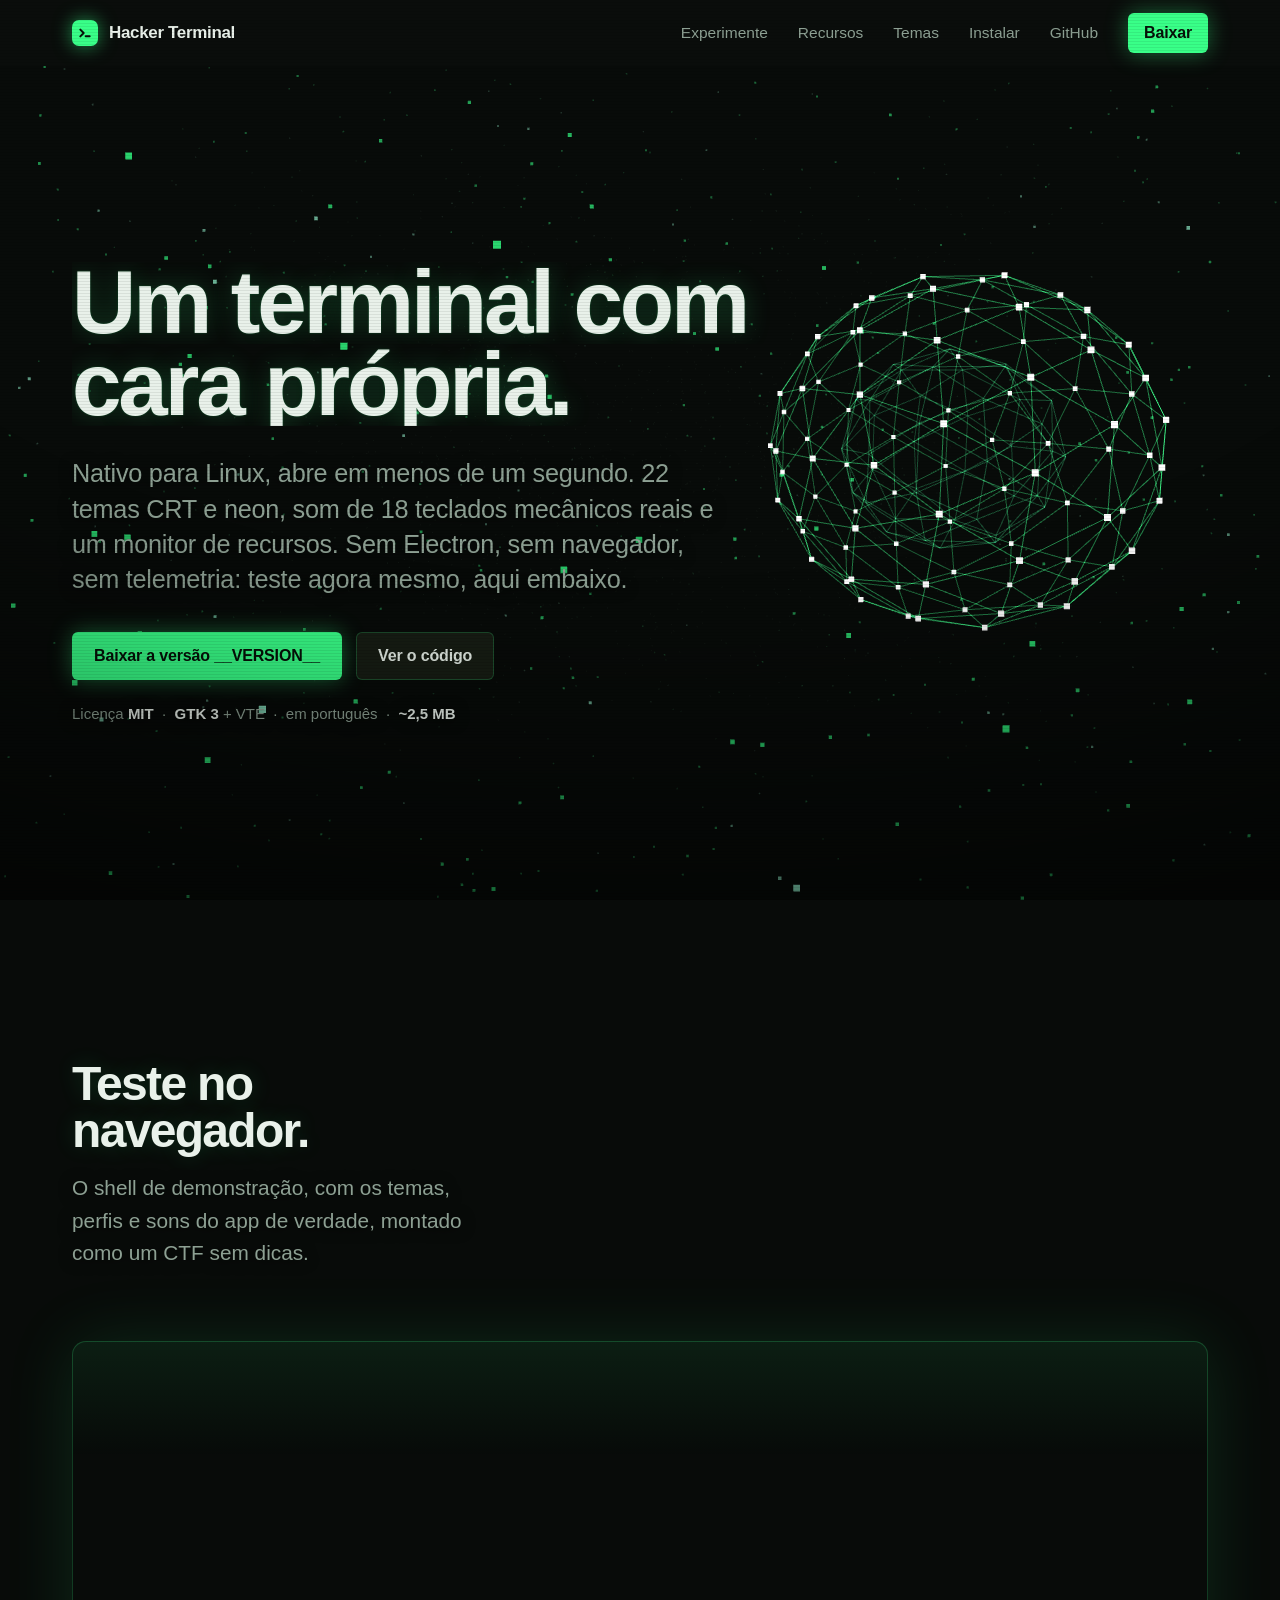
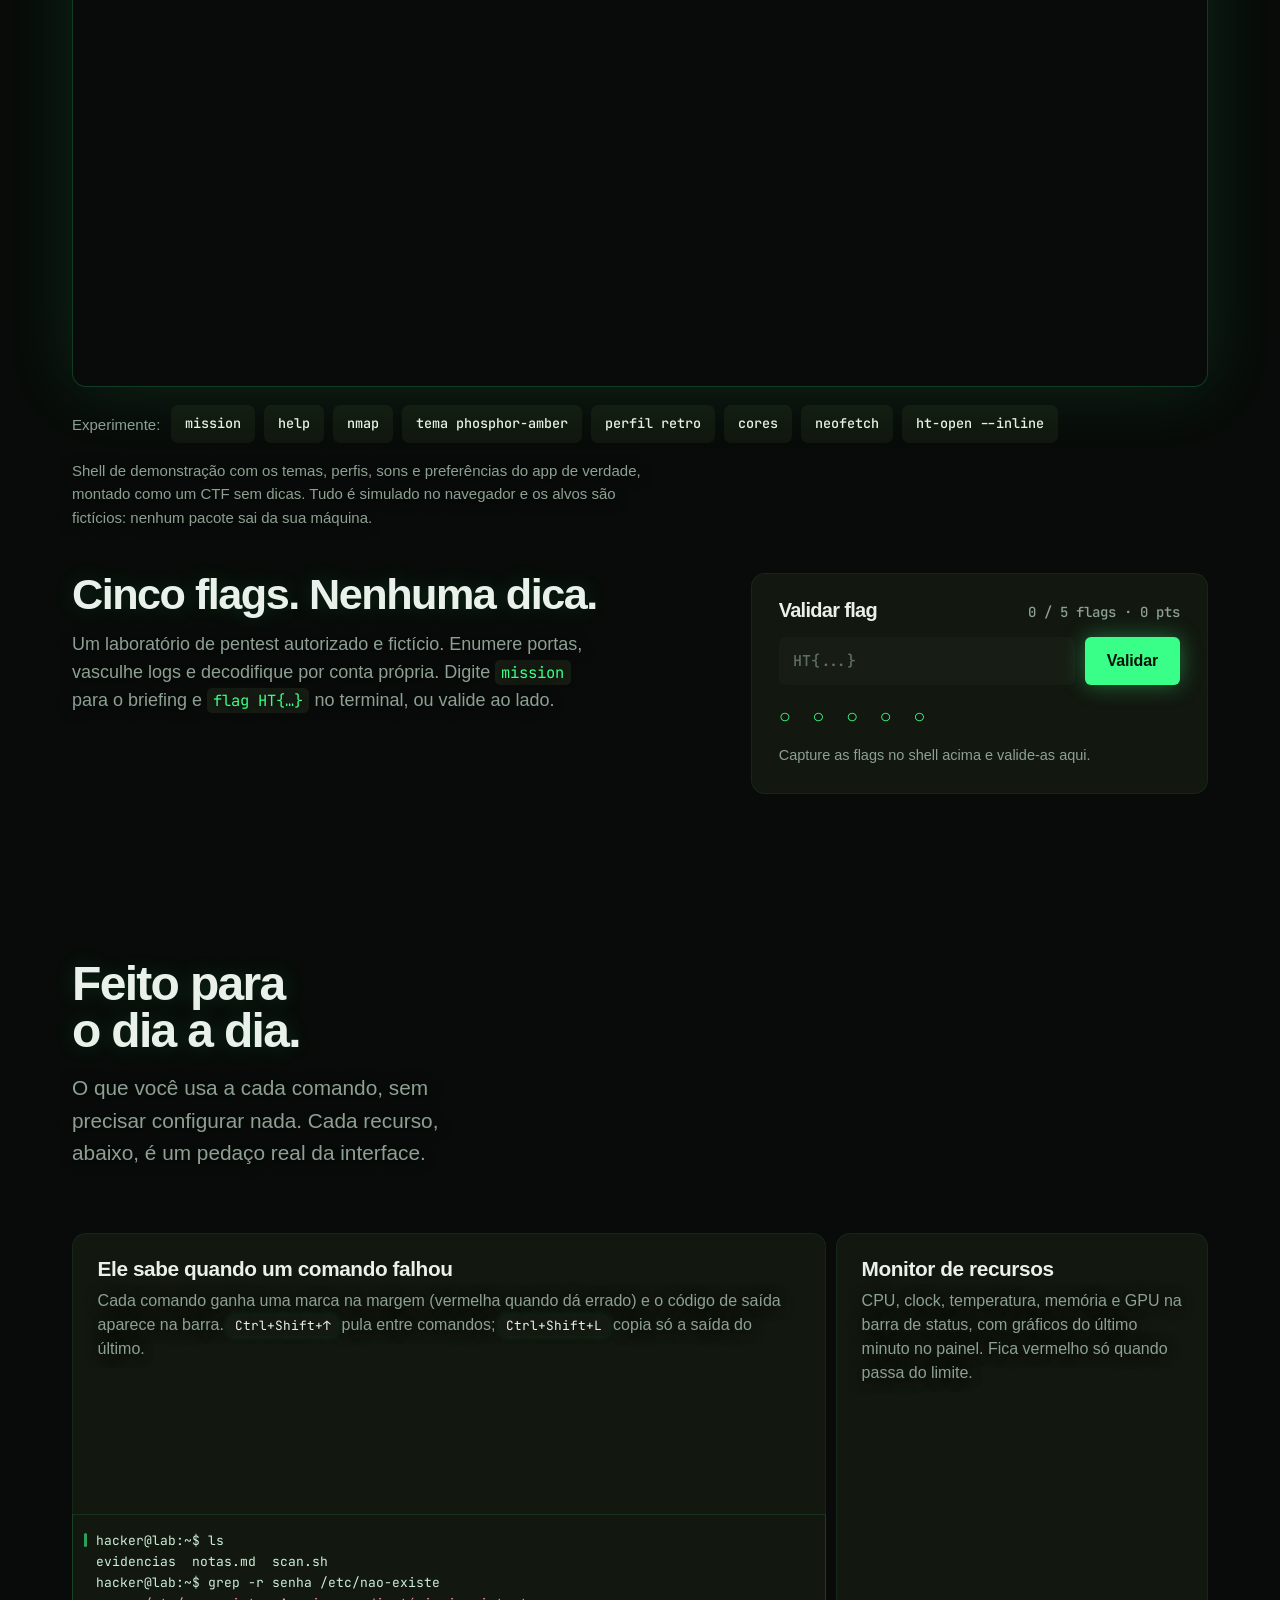
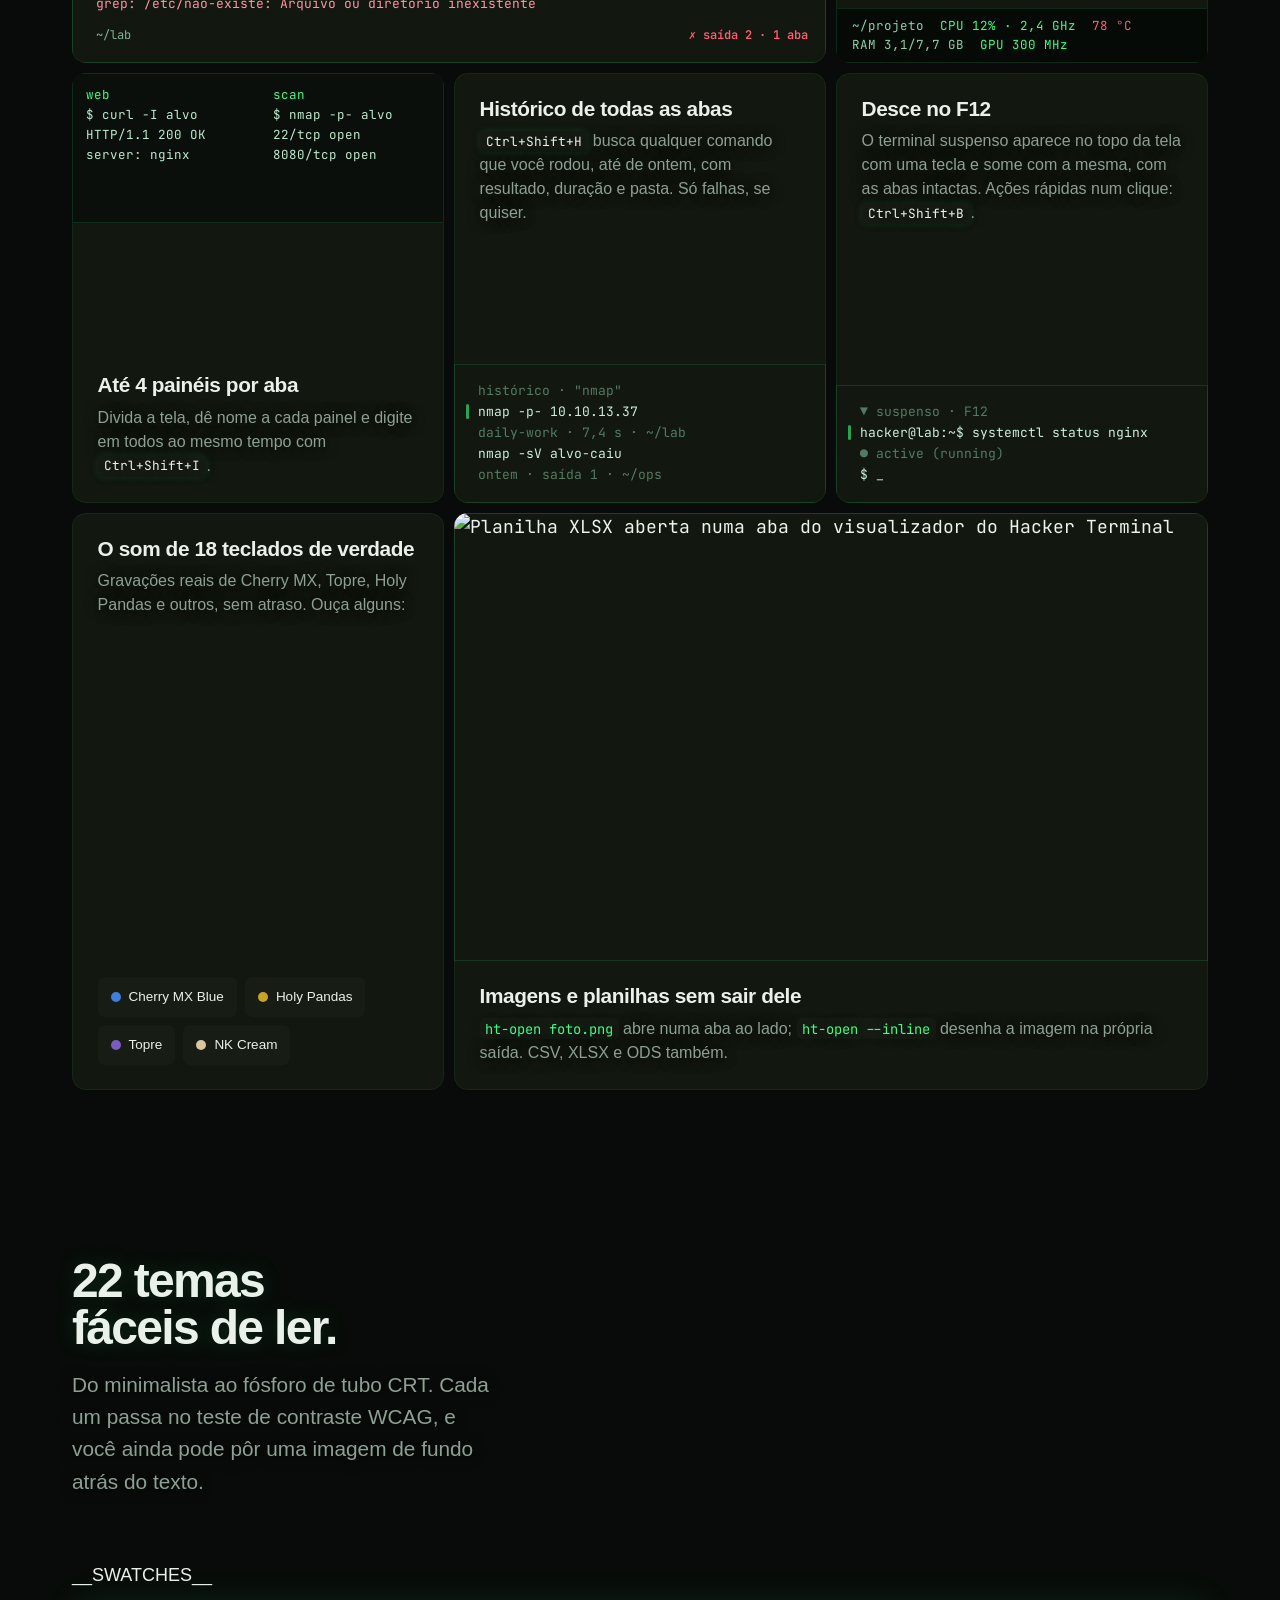
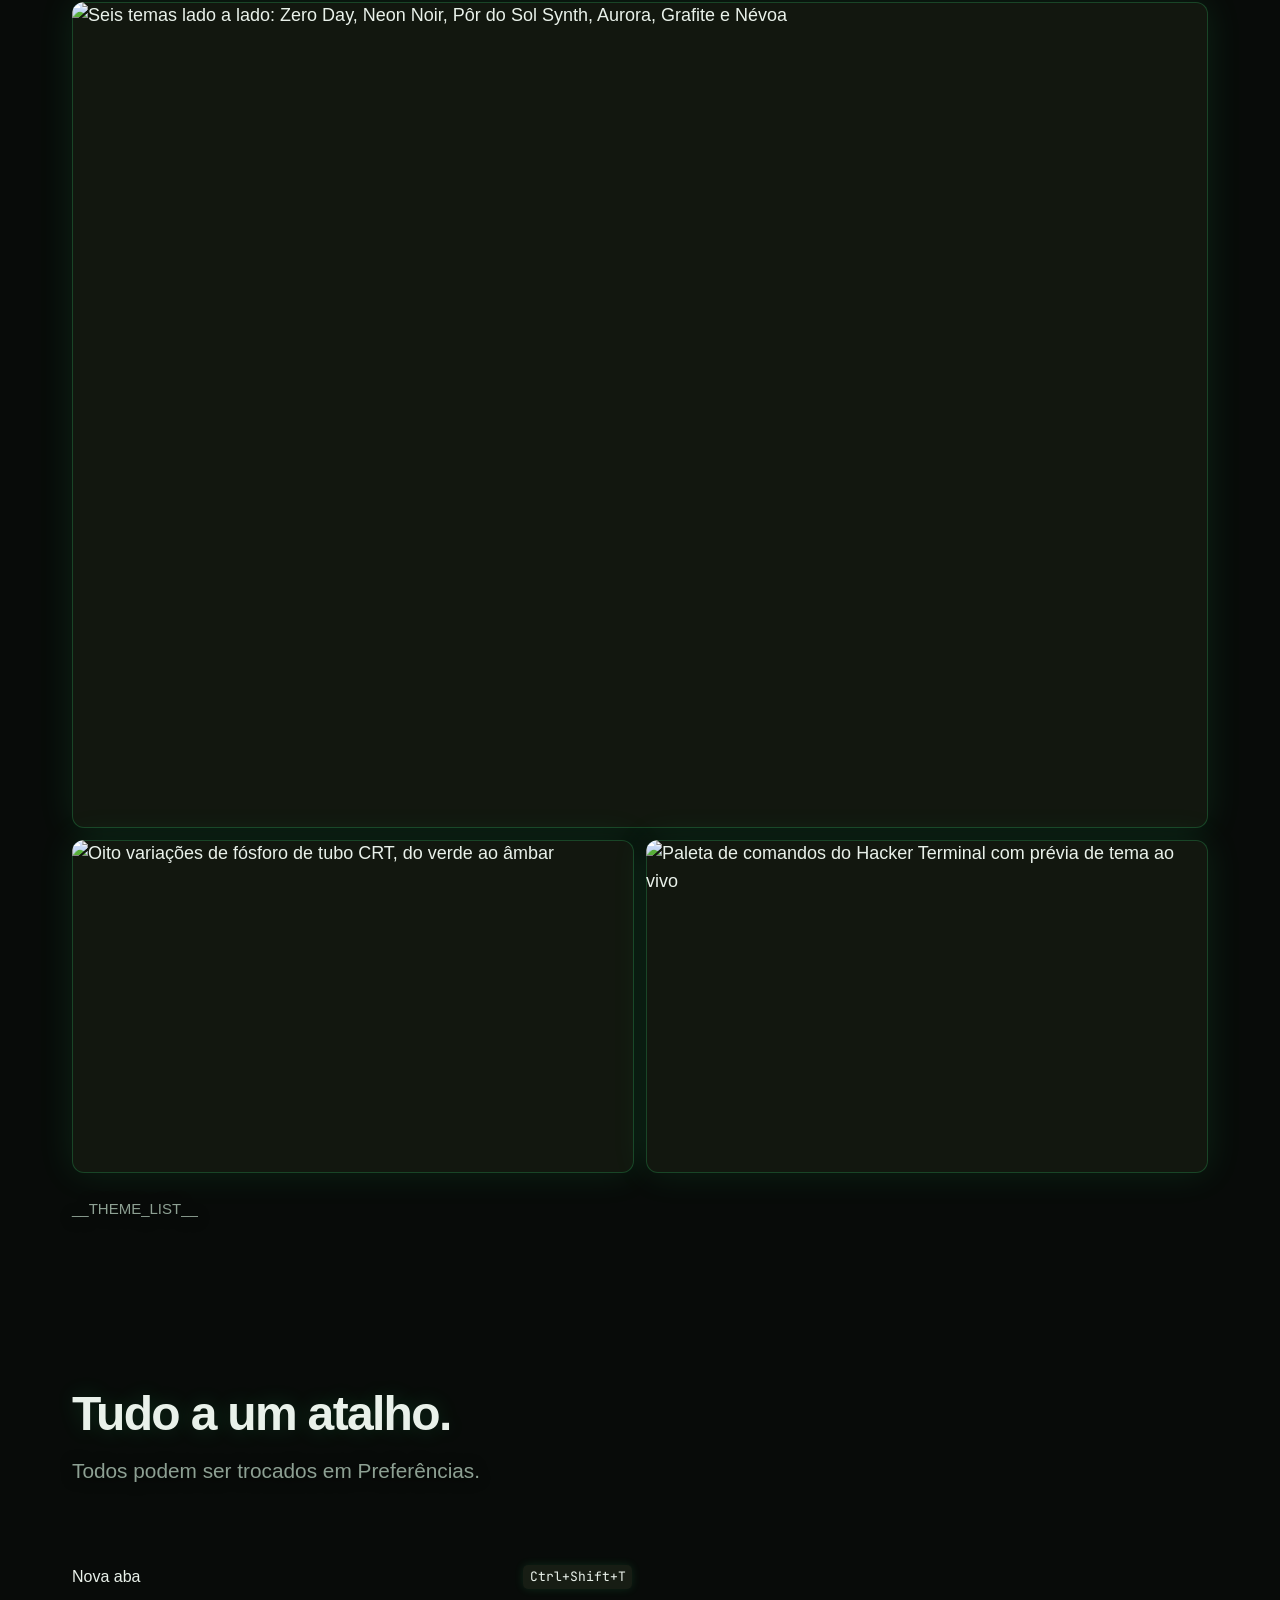
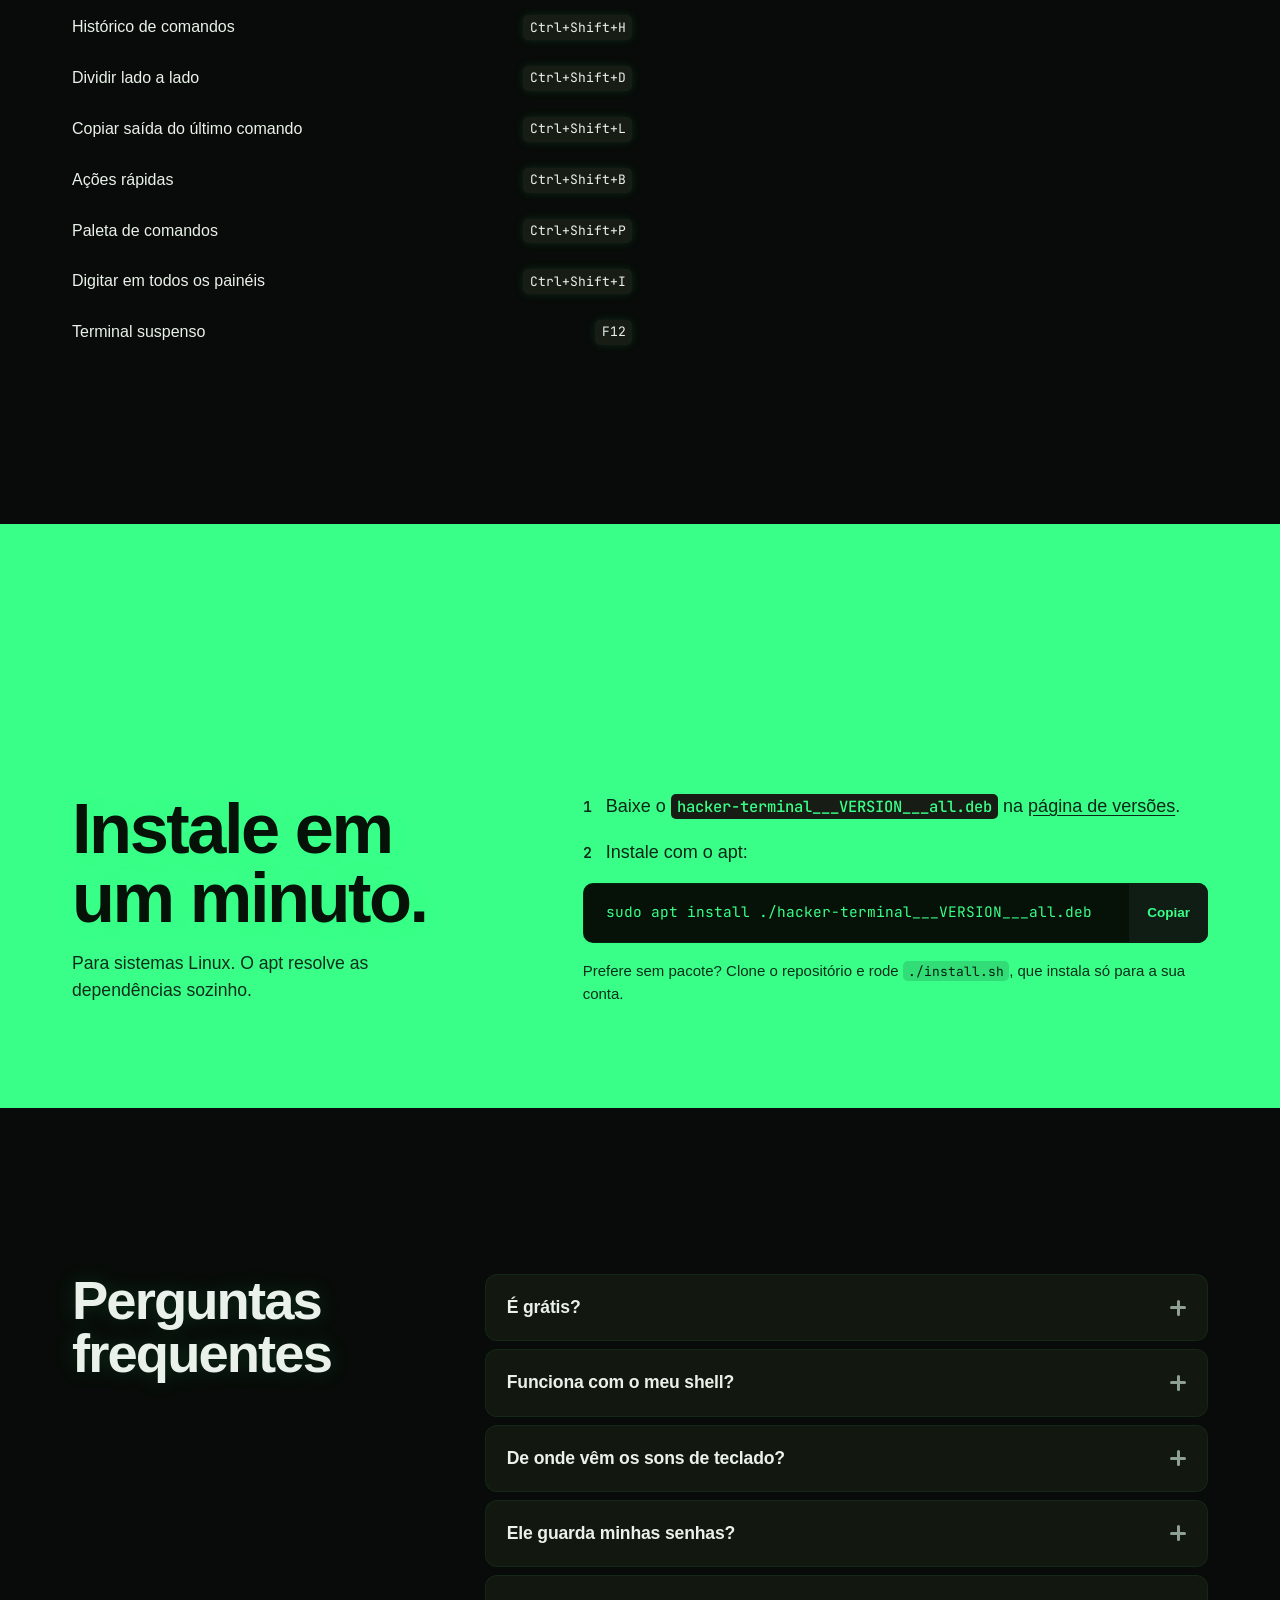
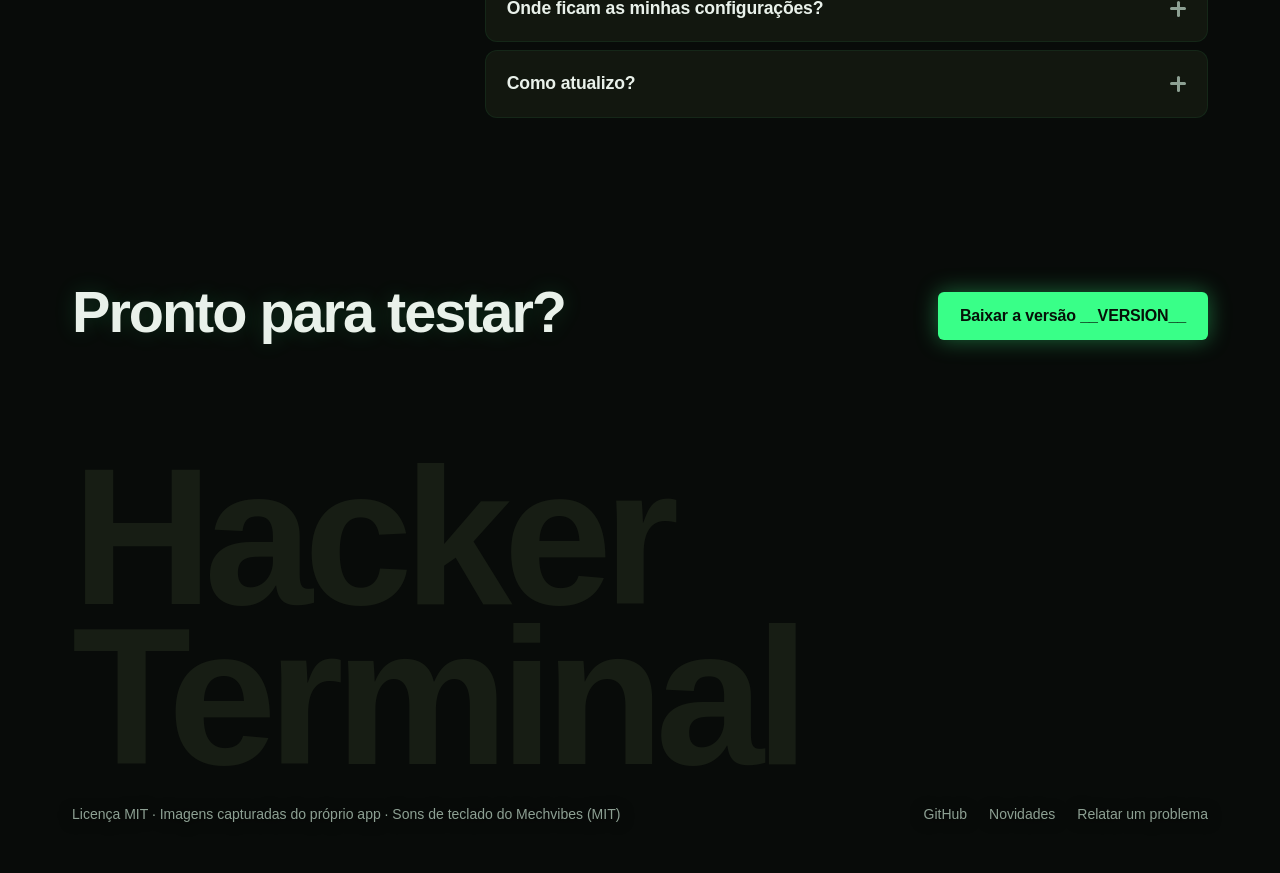
==== packaging/site/index.template.html @ 8c1e2042 "Site: one WebGL scene (lighter), the core fades on scroll, crisper text Merged the two WebGL context" ====
<!doctype html>
<html lang="pt-BR">
<head>
<meta charset="utf-8">
<meta name="viewport" content="width=device-width, initial-scale=1, viewport-fit=cover">
<title>Hacker Terminal</title>
<meta name="description" content="Terminal nativo para Linux que abre em menos de um segundo: 22 temas CRT e neon, som de 18 teclados mecânicos reais, monitor de recursos e um laboratório CTF para testar no navegador. Grátis e de código aberto.">
<meta property="og:title" content="Hacker Terminal">
<meta property="og:description" content="Terminal nativo para Linux: 22 temas, som de teclado mecânico, monitor de recursos e um CTF para experimentar no navegador.">
<meta property="og:image" content="https://hiagolim11.github.io/hacker-terminal/screenshots/hero.png">
<meta name="theme-color" content="#0a0d0b">
<link rel="icon" href="data:image/svg+xml,%3Csvg xmlns='http://www.w3.org/2000/svg' viewBox='0 0 32 32'%3E%3Crect width='32' height='32' rx='7' fill='%2339ff88'/%3E%3Cpath d='M9 11l6 5-6 5' fill='none' stroke='%23071109' stroke-width='3'/%3E%3Cpath d='M17 22h7' stroke='%23071109' stroke-width='3'/%3E%3C/svg%3E">
<link rel="preconnect" href="https://api.fontshare.com">
<link rel="preconnect" href="https://cdn.fontshare.com" crossorigin>
<link href="https://api.fontshare.com/v2/css?f[]=switzer@400,500,600&display=swap" rel="stylesheet">
<link rel="preconnect" href="https://fonts.googleapis.com">
<link rel="preconnect" href="https://fonts.gstatic.com" crossorigin>
<link href="https://fonts.googleapis.com/css2?family=JetBrains+Mono:wght@400;700&family=IBM+Plex+Mono:wght@400;600&family=VT323&display=swap" rel="stylesheet"><!-- taste-skill-ignore: monospace faces are for the terminal demo (data-ui) and code -->
<link rel="stylesheet" href="demo.css">
<style>
/* The product performs: a dark terminal ground, one phosphor-green accent, and the real
   running terminal as the page's main image. Switzer for everything in the page chrome;
   monospace lives only inside product-UI fragments (marked data-ui). No gradients, no rules,
   no shadows at rest, no cards topped with icons: scale, filled fields and motion instead. */
:root {
  color-scheme: dark;
  --bg: #0a0d0b;          /* terminal black ground */
  --tile: #12170f;        /* one tone step up from the ground */
  --tile-2: #171d14;      /* two steps up, for fragments on tiles */
  --ink: #e9f1ea;
  --muted: #8da093;
  --accent: #39ff88;      /* phosphor green: on the action and the one live thing */
  --accent-ink: #061108;
  --accent-deep: #0e3a22; /* quiet green field behind fragments */
  --danger: #ff5d73;
  --sans: "Switzer", "Helvetica Neue", Arial, sans-serif;
  --mono: "JetBrains Mono", "IBM Plex Mono", "DejaVu Sans Mono", monospace; /* taste-skill-ignore: terminal + code only */
  --radius: 14px;
  --gutter-l: max(22px, env(safe-area-inset-left, 0px));
  --gutter-r: max(22px, env(safe-area-inset-right, 0px));
  --maxw: 1180px;
  --ease: cubic-bezier(0.16, 1, 0.3, 1);
}
* { box-sizing: border-box; }
html { -webkit-text-size-adjust: 100%; scroll-behavior: smooth; }
@media (prefers-reduced-motion: reduce) { html { scroll-behavior: auto; } }
body { margin: 0; background: var(--bg); color: var(--ink); font: 400 18px/1.55 var(--sans);
  -webkit-font-smoothing: antialiased; text-rendering: optimizeLegibility; overflow-x: hidden; }
img { max-width: 100%; height: auto; display: block; }
a { color: inherit; text-decoration: none; }
:focus-visible { outline: 2px solid var(--accent); outline-offset: 3px; border-radius: 6px; }
::selection { background: var(--accent); color: var(--accent-ink); }
.container { width: 100%; max-width: var(--maxw); margin: 0 auto; padding-left: var(--gutter-l); padding-right: var(--gutter-r); }
h1, h2, h3 { margin: 0; font-weight: 600; letter-spacing: -0.035em; line-height: 0.98; text-wrap: balance; }
p { margin: 0; }
.muted { color: var(--muted); }
.lead { font-size: clamp(1.15rem, 1.02rem + 0.7vw, 1.6rem); line-height: 1.4; letter-spacing: -0.01em; color: var(--muted); max-width: 46ch; }
/* inside product-UI fragments, monospace and the product's own borders are correct */
[data-ui] { font-family: var(--mono); } /* taste-skill-ignore: product-UI fragments are monospace */
code { font-family: var(--mono); font-size: 0.86em; background: var(--tile-2); color: var(--accent); padding: 0.12em 0.4em; border-radius: 5px; }
kbd { font-family: var(--mono); font-size: 0.8em; background: var(--tile-2); color: var(--ink); border-radius: 5px; padding: 0.18em 0.5em; white-space: nowrap; }

/* buttons: one shape (6px), one fill (accent) for the primary, filled tile for the secondary */
.btn { display: inline-flex; align-items: center; justify-content: center; gap: 9px; min-height: 48px; padding: 0 22px;
  border: 0; border-radius: 6px; font: 600 16px/1 var(--sans); letter-spacing: -0.01em; cursor: pointer;
  background: var(--accent); color: var(--accent-ink); transition: transform 140ms var(--ease), filter 140ms; }
.btn:hover { filter: brightness(1.08); transform: translateY(-2px); }
.btn:active { transform: translateY(0) scale(0.98); }
.btn.secondary { background: var(--tile-2); color: var(--ink); }
.btn.secondary:hover { background: #20291c; filter: none; }

/* nav: a plain bar, no glass, no rule; a faint lift appears only once scrolled */
.nav { position: sticky; top: 0; z-index: 20; background: var(--bg); transition: box-shadow 220ms, background 220ms; }
.nav.scrolled { box-shadow: 0 8px 30px -18px rgba(0,0,0,0.9); background: #0b0f0c; } /* taste-skill-ignore: sticky bar may cast a shadow */
.nav-inner { display: flex; align-items: center; justify-content: space-between; gap: 16px; min-height: 66px; }
.brand { display: flex; align-items: center; gap: 11px; font-weight: 600; letter-spacing: -0.02em; font-size: 17px; }
.brand .mark { width: 26px; height: 26px; border-radius: 7px; background: var(--accent); color: var(--accent-ink);
  display: grid; place-items: center; flex: none; }
.brand .mark svg { width: 16px; height: 16px; }
.nav-links { display: flex; align-items: center; gap: 30px; font-size: 15.5px; }
.nav-links a:not(.btn) { color: var(--muted); transition: color 150ms; }
.nav-links a:not(.btn):hover { color: var(--ink); }
.nav-links .btn { min-height: 40px; padding: 0 16px; }

/* ---------- hero: headline, then the product performing ---------- */
.hero { position: relative; min-height: 92svh; display: grid; align-content: center; overflow: hidden; padding-top: clamp(84px, 13vh, 150px); padding-bottom: clamp(48px, 7vw, 96px); }
.hero > .container { position: relative; z-index: 1; }
#three { position: absolute; inset: 0; z-index: 0; pointer-events: none; }
#three canvas { width: 100% !important; height: 100% !important; display: block; }
.hero h1 { font-size: clamp(2.1rem, 0.6rem + 6.2vw, 6.2rem); line-height: 0.92; max-width: 16ch; }
.hero h1 .ln { display: block; overflow: hidden; }
.hero h1 .ln > span { display: block; }
.hero-lead { margin-top: clamp(20px, 2.4vw, 30px); }
.hero-actions { display: flex; flex-wrap: wrap; gap: 14px; margin-top: 34px; }
.hero-meta { margin-top: 22px; font-size: 15px; color: var(--muted); font-variant-numeric: tabular-nums; }
.hero-meta b { color: var(--ink); font-weight: 600; }

/* the terminal stage: the running product, big, on a darker field */
.stage { margin-top: clamp(40px, 6vw, 72px); position: relative; }
.ht-demo { --term-h: clamp(420px, 64vh, 620px); position: relative; min-height: calc(var(--term-h) + 70px);
  border-radius: var(--radius); overflow: hidden; }
.demo-try { display: flex; flex-wrap: wrap; align-items: center; gap: 9px; margin-top: 18px; }
.demo-try .label { font-size: 15px; color: var(--muted); margin-right: 2px; }
.demo-try button { min-height: 38px; padding: 0 14px; border: 0; border-radius: 7px; background: var(--tile);
  color: var(--ink); font: 500 13.5px/1 var(--mono); cursor: pointer; transition: background-color 150ms, transform 120ms, color 150ms; }
.demo-try button:hover { background: var(--tile-2); color: var(--accent); }
.demo-try button:active { transform: scale(0.97); }
.demo-note { margin-top: 16px; font-size: 15px; color: var(--muted); max-width: 70ch; }

/* ---------- the CTF: the one live thing ---------- */
.ctf { margin-top: clamp(28px, 4vw, 44px); display: grid; grid-template-columns: minmax(0, 7fr) minmax(0, 5fr);
  gap: clamp(20px, 3vw, 40px); align-items: start; }
.ctf-copy h2 { font-size: clamp(1.8rem, 1.2rem + 2vw, 2.7rem); }
.ctf-copy p { margin-top: 16px; color: var(--muted); max-width: 52ch; }
.ctf-flags { background: var(--tile); border-radius: var(--radius); padding: clamp(20px, 2.4vw, 28px); }
.ctf-flags.ctf-done { background: var(--accent-deep); }
.ctf-head { display: flex; align-items: baseline; justify-content: space-between; gap: 12px; }
.ctf-head h3 { font-size: 1.25rem; }
.ctf-count { font: 500 14px/1 var(--mono); color: var(--muted); white-space: nowrap; font-variant-numeric: tabular-nums; }
.ctf-row { display: flex; gap: 10px; margin-top: 16px; }
.ctf-row input { flex: 1; min-width: 0; min-height: 48px; padding: 0 14px; border: 0; border-radius: 7px;
  background: var(--tile-2); color: var(--ink); font: 500 15px/1 var(--mono); }
.ctf-row input::placeholder { color: #5f6f63; }
.ctf-row input:focus { outline: 2px solid var(--accent); outline-offset: 0; }
.ctf-row .btn { min-height: 48px; }
.ctf-dots { margin-top: 16px; font-size: 20px; letter-spacing: 8px; color: var(--accent); }
.ctf-msg { margin-top: 12px; font-size: 14.5px; color: var(--muted); }
.ctf-msg.ok { color: var(--accent); }
.ctf-msg.err { color: var(--danger); }

/* ---------- sections ---------- */
section { padding-top: clamp(96px, 13vw, 168px); }
.head { max-width: 42ch; margin-bottom: clamp(44px, 5vw, 64px); }
.head h2 { font-size: clamp(1.9rem, 1.3rem + 2.3vw, 3rem); }
.head p { margin-top: 18px; color: var(--muted); font-size: clamp(1.05rem, 1rem + 0.4vw, 1.3rem); max-width: 48ch; }

/* features: staggered fragment cells, filled, no icons */
.cells { display: grid; grid-template-columns: repeat(3, minmax(0, 1fr)); gap: 10px; }
.cell { background: var(--tile); border-radius: var(--radius); overflow: hidden; display: flex; flex-direction: column;
  min-height: 430px; transition: transform 240ms var(--ease), background 240ms; }
.cell:hover { transform: translateY(-4px); background: #151b12; }
.cell .txt { padding: clamp(20px, 2vw, 26px); }
.cell h3 { font-size: 1.3rem; letter-spacing: -0.02em; }
.cell .txt p { margin-top: 10px; color: var(--muted); font-size: 16px; line-height: 1.5; }
.cell .frag { margin-top: auto; }
.cell.wide { grid-column: span 2; }
.cell.tall { grid-row: span 2; min-height: 0; }
.cell.flip { flex-direction: column-reverse; }
.cell.flip .frag { margin-top: 0; margin-bottom: auto; }

/* product-UI fragments inside cells (data-ui) */
.term { background: #04070500; color: #cdeed8; font: 13px/1.62 var(--mono); padding: 16px 18px 18px 24px; position: relative; }
.term p { white-space: pre-wrap; overflow-wrap: anywhere; position: relative; margin: 0; }
.term .mk::before { content: ""; position: absolute; left: -12px; top: 0.25em; bottom: 0.25em; width: 3px; border-radius: 2px; background: var(--accent); opacity: 0.6; }
.term .bad::before { background: var(--danger); opacity: 1; }
.term .err { color: #ff93a4; }
.term .dim { color: #6fa585; }
.term .bar { margin-top: 12px; display: flex; justify-content: space-between; gap: 10px; color: #7fb594; font-size: 12px; }
.term .bar b { color: var(--danger); font-weight: 600; }
.term .bar .hot { color: var(--accent); }
/* a status-bar-only fragment (resource monitor) */
.statusbar { background: #060a07; color: #8fcfa6; font: 12.5px/1 var(--mono); padding: 12px 16px; display: flex;
  flex-wrap: wrap; gap: 6px 16px; align-items: center; }
.statusbar .hot { color: var(--danger); }
.statusbar .g { color: var(--accent); }
/* split-pane edge */
.split { display: grid; grid-template-columns: 1fr 1fr; gap: 2px; background: #0a0f0b; min-height: 150px; }
.split .pane { background: #04070500; padding: 12px 14px; font: 12.5px/1.6 var(--mono); color: #bfe9cd; }
.split .pane .nm { color: var(--accent); }
/* sound control */
.switches { display: flex; flex-wrap: wrap; gap: 8px; padding: clamp(20px, 2vw, 26px); padding-top: 0; }
.switch { display: inline-flex; align-items: center; gap: 8px; min-height: 40px; padding: 0 13px; border: 0;
  border-radius: 7px; background: var(--tile-2); color: var(--ink); font: 500 13.5px/1 var(--sans); cursor: pointer;
  transition: background-color 150ms, transform 120ms; }
.switch:hover { background: #20291c; }
.switch:active { transform: scale(0.97); }
.switch i { width: 10px; height: 10px; border-radius: 50%; flex: none; }
.switch[aria-pressed="true"] { background: var(--accent); color: var(--accent-ink); }
.frag img { width: 100%; display: block; }

/* gallery: theme tiles with label strips */
.themes-grid { display: grid; grid-template-columns: repeat(4, minmax(0, 1fr)); gap: 12px; }
.theme-tile { border-radius: 12px; overflow: hidden; background: var(--tile); transition: transform 220ms var(--ease); }
.theme-tile:hover { transform: translateY(-4px); }
.theme-tile .face { aspect-ratio: 4 / 3; padding: 15px 16px; display: flex; flex-direction: column; gap: 6px; }
.theme-tile .face span { font: 13px/1.4 var(--mono); }
.theme-tile .face .l2 { opacity: 0.78; }
.theme-tile .face .pal { margin-top: auto; display: flex; gap: 5px; }
.theme-tile .face .pal i { width: 15px; height: 15px; border-radius: 4px; display: block; }
.theme-tile .strip { padding: 12px 14px; background: var(--tile); display: flex; align-items: center; justify-content: space-between; gap: 10px; }
.theme-tile .strip b { font: 600 14px/1 var(--sans); letter-spacing: -0.01em; }
.theme-tile .strip span { font: 500 13px/1 var(--mono); color: var(--muted); }
.theme-shot { grid-column: span 2; border-radius: 12px; overflow: hidden; background: var(--tile); }
.theme-wide { grid-column: span 4; border-radius: 12px; overflow: hidden; background: var(--tile); }
.theme-list { margin-top: 22px; font-size: 15px; color: var(--muted); line-height: 1.9; }
.theme-list span:not(:last-child)::after { content: "   ·   "; color: #40513f; }

/* shortcuts: two-ended rows, a narrow column */
.rows { max-width: 560px; }
.row { display: flex; align-items: center; justify-content: space-between; gap: 20px; padding: 13px 0; }
.row span { font-size: 16px; }
.row kbd { font-size: 13px; }

/* install: the first step, already open, a full-bleed accent band */
.install { margin-top: clamp(96px, 13vw, 168px); background: var(--accent); color: var(--accent-ink); }
.install .inner { display: grid; grid-template-columns: minmax(0, 5fr) minmax(0, 7fr); gap: clamp(28px, 5vw, 72px);
  align-items: center; padding-top: clamp(64px, 8vw, 112px); padding-bottom: clamp(64px, 8vw, 112px); }
.install h2 { font-size: clamp(2.2rem, 1.3rem + 4.4vw, 4.4rem); color: var(--accent-ink); max-width: 14ch; }
.install .sub { margin-top: 18px; color: #0c2e1b; font-size: 1.1rem; max-width: 40ch; }
.install .steps { display: grid; gap: 18px; }
.install .steps .st { display: flex; gap: 14px; align-items: baseline; }
.install .steps .st .n { font: 600 15px/1.4 var(--mono); color: #0c2e1b; flex: none; }
.install .steps .st p { color: #0a2616; font-weight: 500; }
.install .steps .st a { text-decoration: underline; text-underline-offset: 3px; }
.code { display: flex; align-items: stretch; background: var(--accent-ink); border-radius: 10px; overflow: hidden; }
.code pre { margin: 0; padding: 16px 18px; overflow-x: auto; flex: 1; min-width: 0; }
.code code { background: none; color: var(--accent); font-size: 14.5px; line-height: 1.5; }
.code button { border: 0; background: #0f1d14; color: var(--accent); padding: 0 18px; font: 600 13.5px var(--sans); cursor: pointer; transition: background 150ms; }
.code button:hover { background: #163021; }
.install .alt { margin-top: 16px; color: #0c2e1b; font-size: 15px; }
.install .alt code { background: #0c2e1b2a; color: #082013; }

/* faq: accordion of filled tiles */
.faq { display: grid; grid-template-columns: minmax(0, 4fr) minmax(0, 8fr); gap: clamp(28px, 4vw, 56px); align-items: start; }
.faq-head { position: sticky; top: 96px; }
.faq-head h2 { font-size: clamp(2rem, 1.3rem + 3vw, 3.4rem); }
.faq-list { display: grid; gap: 8px; }
.faq details { background: var(--tile); border-radius: 12px; overflow: hidden; }
.faq summary { list-style: none; cursor: pointer; display: flex; justify-content: space-between; align-items: center; gap: 16px;
  padding: 20px 22px; font-weight: 600; font-size: 1.1rem; letter-spacing: -0.01em; }
.faq summary::-webkit-details-marker { display: none; }
.faq summary .pm { position: relative; width: 16px; height: 16px; flex: none; }
.faq summary .pm::before, .faq summary .pm::after { content: ""; position: absolute; background: var(--muted); border-radius: 2px; transition: transform 200ms, background 200ms; }
.faq summary .pm::before { left: 0; right: 0; top: 6.5px; height: 3px; }
.faq summary .pm::after { top: 0; bottom: 0; left: 6.5px; width: 3px; }
.faq details[open] { background: var(--accent); color: var(--accent-ink); }
.faq details[open] summary .pm::before { background: var(--accent-ink); }
.faq details[open] summary .pm::after { background: var(--accent-ink); transform: scaleY(0); }
.faq details p { padding: 0 22px 22px; max-width: 58ch; line-height: 1.55; }
.faq details:not([open]) p { color: var(--muted); }
.faq details[open] p { color: #0c2e1b; }
.faq details a { text-decoration: underline; text-underline-offset: 3px; }

/* footer: the name returns at full width */
footer { padding-top: clamp(96px, 13vw, 168px); padding-bottom: 48px; }
.foot-cta { display: flex; flex-wrap: wrap; align-items: end; justify-content: space-between; gap: 28px; }
.foot-cta h2 { font-size: clamp(2rem, 1.3rem + 3vw, 3.6rem); max-width: 16ch; }
.wordmark { margin-top: clamp(56px, 9vw, 120px); font-weight: 600; letter-spacing: -0.045em; line-height: 0.82;
  font-size: clamp(3.4rem, 1rem + 14vw, 13rem); color: var(--tile-2); user-select: none; }
.foot-meta { display: flex; flex-wrap: wrap; justify-content: space-between; gap: 14px 24px; margin-top: 28px; font-size: 14px; color: var(--muted); }
.foot-meta nav { display: flex; flex-wrap: wrap; gap: 22px; }
.foot-meta a:hover { color: var(--ink); }

/* ---------- motion ---------- */
@media (prefers-reduced-motion: no-preference) {
  .reveal.pending { opacity: 0; transform: translateY(22px); }
  .reveal { transition: opacity 640ms var(--ease), transform 640ms var(--ease); transition-delay: calc(var(--i, 0) * 70ms); }
  .hero h1 .ln > span { transform: translateY(104%); animation: rise 900ms var(--ease) forwards; }
  .hero h1 .ln:nth-child(2) > span { animation-delay: 110ms; }
  @keyframes rise { to { transform: translateY(0); } }
}

/* ---------- responsive ---------- */
@media (max-width: 980px) {
  .cells { grid-template-columns: repeat(2, minmax(0, 1fr)); }
  .cell.wide { grid-column: span 2; }
  .cell.tall { grid-row: auto; }
  .themes-grid { grid-template-columns: repeat(2, minmax(0, 1fr)); }
  .theme-wide { grid-column: span 2; }
  .ctf { grid-template-columns: 1fr; }
  .install .inner { grid-template-columns: 1fr; }
  .faq { grid-template-columns: 1fr; }
  .faq-head { position: static; }
}
@media (max-width: 620px) {
  body { font-size: 16.5px; }
  .nav-links a:not(.btn) { display: none; }
  .cells { grid-template-columns: 1fr; }
  .cell.wide { grid-column: auto; }
  .cell { min-height: 0; }
  .themes-grid { grid-template-columns: 1fr; }
  .theme-wide { grid-column: auto; }
  .hero-actions .btn { flex: 1 1 auto; }
}

/* ---------- cyber layer: a starfield behind everything, CRT scanlines, neon glow ---------- */
#space { position: fixed; inset: 0; z-index: 0; pointer-events: none; }
#space canvas { width: 100% !important; height: 100% !important; display: block; }
.nav, main, footer { position: relative; z-index: 1; }
body { background: #080b09; }
/* faint CRT scanlines + vignette over the whole page */
.crt-lines, .crt-vig { position: fixed; inset: 0; z-index: 3; pointer-events: none; }
.crt-lines { background-image: repeating-linear-gradient(0deg, rgba(0,0,0,0.16) 0 1px, rgba(0,0,0,0) 1px 3px); opacity: 0.45; }
.crt-vig { background: radial-gradient(130% 100% at 50% 12%, rgba(0,0,0,0) 52%, rgba(0,0,0,0.55) 100%); }
@media (prefers-reduced-motion: no-preference) { .crt-lines { animation: crtroll 8s linear infinite; } }
@keyframes crtroll { to { background-position: 0 96px; } }
/* neon glow */
.hero h1 { text-shadow: 0 0 26px rgba(57,255,136,0.22), 0 0 2px rgba(57,255,136,0.25); }
.head h2, .ctf-copy h2, .faq-head h2, .foot-cta h2, .install h2, .showcase h2 { text-shadow: 0 0 22px rgba(57,255,136,0.16); }
.btn { box-shadow: 0 0 22px rgba(57,255,136,0.38); }
.btn:hover { box-shadow: 0 0 34px rgba(57,255,136,0.6); }
.btn.secondary { box-shadow: inset 0 0 0 1px rgba(57,255,136,0.22); }
.brand .mark { box-shadow: 0 0 18px rgba(57,255,136,0.55); }
.cell, .theme-tile, .faq details, .ctf-flags, .code { box-shadow: inset 0 0 0 1px rgba(57,255,136,0.07); }
.cell:hover, .theme-tile:hover { box-shadow: 0 0 34px rgba(57,255,136,0.14), inset 0 0 0 1px rgba(57,255,136,0.28); }
.ht-demo { box-shadow: 0 0 70px rgba(57,255,136,0.12), inset 0 0 0 1px rgba(57,255,136,0.2); }
.theme-tile .face, .frag.term, .frag.statusbar, .frag.split { box-shadow: inset 0 0 40px rgba(57,255,136,0.05); }
kbd { box-shadow: 0 0 10px rgba(57,255,136,0.12); }
.lead, .head p, .demo-note, .ctf-copy p, .hero-meta, .theme-list, .foot-meta, .cell .txt p { text-shadow: 0 1px 14px rgba(4,8,6,0.9); }
.theme-wide, .theme-shot { box-shadow: 0 0 36px rgba(57,255,136,0.1), inset 0 0 0 1px rgba(57,255,136,0.2); }
.theme-wide:hover, .theme-shot:hover { box-shadow: 0 0 46px rgba(57,255,136,0.2), inset 0 0 0 1px rgba(57,255,136,0.4); }
.cell .frag img { filter: saturate(1.05) contrast(1.03); }
.cell .frag[data-ui] { box-shadow: inset 0 0 0 1px rgba(57,255,136,0.12); }
/* a scanning sheen across the terminal */
.stage::after { content: ""; position: absolute; inset: 0; z-index: 3; pointer-events: none; border-radius: var(--radius);
  background: linear-gradient(180deg, rgba(57,255,136,0.08), rgba(57,255,136,0) 18%); mix-blend-mode: screen; }
@media (prefers-reduced-motion: no-preference) {
  .hero h1 { animation: hglitch 7s infinite; }
}
@keyframes hglitch { 0%,92%,100% { clip-path: none; transform: none; } 93% { transform: translate(-2px,0); } 94% { transform: translate(2px,0); } 95% { transform: none; } }
</style>
</head>
<body>
<div id="space" aria-hidden="true"></div>
<div class="crt-lines" aria-hidden="true"></div>
<div class="crt-vig" aria-hidden="true"></div>
<header class="nav" id="nav">
  <div class="container nav-inner">
    <a class="brand" href="#top">
      <span class="mark" aria-hidden="true"><svg viewBox="0 0 24 24" fill="none" stroke="currentColor" stroke-width="3" stroke-linecap="round" stroke-linejoin="round"><path d="M5 7l5 5-5 5"/><path d="M13 17h6"/></svg></span>
      Hacker Terminal
    </a>
    <nav class="nav-links" aria-label="Principal">
      <a href="#experimente">Experimente</a>
      <a href="#recursos">Recursos</a>
      <a href="#temas">Temas</a>
      <a href="#instalar">Instalar</a>
      <a href="https://github.com/Hiagolim11/hacker-terminal">GitHub</a>
      <a class="btn" href="https://github.com/Hiagolim11/hacker-terminal/releases/latest">Baixar</a>
    </nav>
  </div>
</header>

<main id="top">
  <section class="hero" aria-labelledby="hero-title">
    <div class="container">
      <h1 id="hero-title"><span class="ln"><span>Um terminal com</span></span><span class="ln"><span>cara própria.</span></span></h1>
      <p class="lead hero-lead reveal">Nativo para Linux, abre em menos de um segundo. 22 temas CRT e neon, som de 18 teclados mecânicos reais e um monitor de recursos. Sem Electron, sem navegador, sem telemetria: teste agora mesmo, aqui embaixo.</p>
      <div class="hero-actions reveal">
        <a class="btn" href="https://github.com/Hiagolim11/hacker-terminal/releases/latest">Baixar a versão __VERSION__</a>
        <a class="btn secondary" href="https://github.com/Hiagolim11/hacker-terminal">Ver o código</a>
      </div>
      <p class="hero-meta reveal">Licença <b>MIT</b> &nbsp;·&nbsp; <b>GTK 3</b> + VTE &nbsp;·&nbsp; em português &nbsp;·&nbsp; <b>~2,5 MB</b></p>
    </div>
  </section>

  <section class="showcase" id="experimente" aria-labelledby="exp-title">
    <div class="container">
      <div class="head reveal">
        <h2 id="exp-title">Teste no navegador.</h2>
        <p>O shell de demonstração, com os temas, perfis e sons do app de verdade, montado como um CTF sem dicas.</p>
      </div>
      <div class="stage reveal">
        <div class="ht-demo" id="demo" data-ui data-version="__VERSION__">
          <noscript><img src="screenshots/hero.png" width="1280" height="760" alt="Janela do Hacker Terminal no tema Zero Day"></noscript>
        </div>
      </div>
      <div class="demo-try reveal" id="demo-try" aria-label="Comandos para experimentar">
        <span class="label">Experimente:</span>
        <button type="button" data-run="mission">mission</button>
        <button type="button" data-run="help">help</button>
        <button type="button" data-run="nmap 10.10.13.37">nmap</button>
        <button type="button" data-run="tema phosphor-amber">tema phosphor-amber</button>
        <button type="button" data-run="perfil retro">perfil retro</button>
        <button type="button" data-run="cores">cores</button>
        <button type="button" data-run="neofetch">neofetch</button>
        <button type="button" data-run="ht-open --inline loot/captura.png">ht-open --inline</button>
      </div>
      <p class="demo-note reveal">Shell de demonstração com os temas, perfis, sons e preferências do app de verdade, montado como um CTF sem dicas. Tudo é simulado no navegador e os alvos são fictícios: nenhum pacote sai da sua máquina.</p>

      <div class="ctf reveal">
        <div class="ctf-copy">
          <h2>Cinco flags. Nenhuma dica.</h2>
          <p>Um laboratório de pentest autorizado e fictício. Enumere portas, vasculhe logs e decodifique por conta própria. Digite <code>mission</code> para o briefing e <code>flag HT{…}</code> no terminal, ou valide ao lado.</p>
        </div>
        <form class="ctf-flags" id="ctf-submit" autocomplete="off">
          <div class="ctf-head">
            <h3>Validar flag</h3>
            <span class="ctf-count" id="ctf-count">0 / 5 flags · 0 pts</span>
          </div>
          <div class="ctf-row">
            <input id="ctf-flag" type="text" spellcheck="false" placeholder="HT{...}" aria-label="Cole uma flag no formato HT seguido de chaves">
            <button class="btn" type="submit">Validar</button>
          </div>
          <div class="ctf-dots" id="ctf-dots" aria-hidden="true">○ ○ ○ ○ ○</div>
          <p class="ctf-msg" id="ctf-msg" role="status" aria-live="polite">Capture as flags no shell acima e valide-as aqui.</p>
        </form>
      </div>
    </div>
  </section>

  <section id="recursos" aria-labelledby="recursos-title">
    <div class="container">
      <div class="head reveal">
        <h2 id="recursos-title">Feito para o dia a dia.</h2>
        <p>O que você usa a cada comando, sem precisar configurar nada. Cada recurso, abaixo, é um pedaço real da interface.</p>
      </div>
      <div class="cells">
        <article class="cell wide reveal">
          <div class="txt">
            <h3>Ele sabe quando um comando falhou</h3>
            <p>Cada comando ganha uma marca na margem (vermelha quando dá errado) e o código de saída aparece na barra. <kbd>Ctrl+Shift+↑</kbd> pula entre comandos; <kbd>Ctrl+Shift+L</kbd> copia só a saída do último.</p>
          </div>
          <div class="frag term" data-ui aria-label="Um grep que falha ganha a marca vermelha">
            <p class="mk">hacker@lab:~$ ls</p>
            <p>evidencias  notas.md  scan.sh</p>
            <p class="bad">hacker@lab:~$ grep -r senha /etc/nao-existe</p>
            <p class="err">grep: /etc/nao-existe: Arquivo ou diretório inexistente</p>
            <div class="bar"><span>~/lab</span><b>&#10007; saída 2 · 1 aba</b></div>
          </div>
        </article>
        <article class="cell reveal">
          <div class="txt">
            <h3>Monitor de recursos</h3>
            <p>CPU, clock, temperatura, memória e GPU na barra de status, com gráficos do último minuto no painel. Fica vermelho só quando passa do limite.</p>
          </div>
          <div class="frag statusbar" data-ui aria-label="Barra de status com o monitor de recursos">
            <span>~/projeto</span>
            <span class="g">CPU 12% · 2,4 GHz</span>
            <span class="hot">78 °C</span>
            <span>RAM 3,1/7,7 GB</span>
            <span class="g">GPU 300 MHz</span>
          </div>
        </article>
        <article class="cell reveal flip">
          <div class="txt">
            <h3>Até 4 painéis por aba</h3>
            <p>Divida a tela, dê nome a cada painel e digite em todos ao mesmo tempo com <kbd>Ctrl+Shift+I</kbd>.</p>
          </div>
          <div class="frag split" data-ui aria-label="Dois painéis divididos lado a lado">
            <div class="pane"><span class="nm">web</span><br>$ curl -I alvo<br>HTTP/1.1 200 OK<br>server: nginx</div>
            <div class="pane"><span class="nm">scan</span><br>$ nmap -p- alvo<br>22/tcp  open<br>8080/tcp open</div>
          </div>
        </article>
        <article class="cell reveal">
          <div class="txt">
            <h3>Histórico de todas as abas</h3>
            <p><kbd>Ctrl+Shift+H</kbd> busca qualquer comando que você rodou, até de ontem, com resultado, duração e pasta. Só falhas, se quiser.</p>
          </div>
          <div class="frag term" data-ui aria-label="Busca no histórico de comandos">
            <p class="dim">histórico · "nmap"</p>
            <p class="mk">nmap -p- 10.10.13.37</p>
            <p class="dim">daily-work · 7,4 s · ~/lab</p>
            <p class="bad">nmap -sV alvo-caiu</p>
            <p class="dim">ontem · saída 1 · ~/ops</p>
          </div>
        </article>
        <article class="cell reveal">
          <div class="txt">
            <h3>Desce no F12</h3>
            <p>O terminal suspenso aparece no topo da tela com uma tecla e some com a mesma, com as abas intactas. Ações rápidas num clique: <kbd>Ctrl+Shift+B</kbd>.</p>
          </div>
          <div class="frag term" data-ui aria-label="Terminal suspenso descendo no topo da tela">
            <p class="dim">▼ suspenso · F12</p>
            <p class="mk">hacker@lab:~$ systemctl status nginx</p>
            <p class="dim">● active (running)</p>
            <p>$ _</p>
          </div>
        </article>
        <article class="cell reveal">
          <div class="txt">
            <h3>O som de 18 teclados de verdade</h3>
            <p>Gravações reais de Cherry MX, Topre, Holy Pandas e outros, sem atraso. Ouça alguns:</p>
          </div>
          <div class="switches frag" role="group" aria-label="Ouvir os teclados">
            <button class="switch" type="button" data-sound="audio/pack-cherrymx-blue-abs.mp3" aria-pressed="false"><i style="background:#3f7fd9"></i>Cherry MX Blue</button>
            <button class="switch" type="button" data-sound="audio/pack-holy-pandas.mp3" aria-pressed="false"><i style="background:#c9a227"></i>Holy Pandas</button>
            <button class="switch" type="button" data-sound="audio/pack-topre-purple-hybrid-pbt.mp3" aria-pressed="false"><i style="background:#7a5bbf"></i>Topre</button>
            <button class="switch" type="button" data-sound="audio/pack-nk-cream.mp3" aria-pressed="false"><i style="background:#d8c7a0"></i>NK Cream</button>
          </div>
        </article>
        <article class="cell wide reveal flip">
          <div class="txt">
            <h3>Imagens e planilhas sem sair dele</h3>
            <p><code>ht-open foto.png</code> abre numa aba ao lado; <code>ht-open --inline</code> desenha a imagem na própria saída. CSV, XLSX e ODS também.</p>
          </div>
          <div class="frag" data-ui><img src="screenshots/viewer-sheet.png" width="1280" height="760" loading="lazy" alt="Planilha XLSX aberta numa aba do visualizador do Hacker Terminal"></div>
        </article>
      </div>
    </div>
  </section>

  <section id="temas" aria-labelledby="temas-title">
    <div class="container">
      <div class="head reveal">
        <h2 id="temas-title">22 temas fáceis de ler.</h2>
        <p>Do minimalista ao fósforo de tubo CRT. Cada um passa no teste de contraste WCAG, e você ainda pode pôr uma imagem de fundo atrás do texto.</p>
      </div>
      <div class="themes-grid">
        __SWATCHES__
        <div class="theme-wide reveal">
          <img src="screenshots/modern-themes.png" width="1400" height="1018" loading="lazy" alt="Seis temas lado a lado: Zero Day, Neon Noir, Pôr do Sol Synth, Aurora, Grafite e Névoa">
        </div>
        <div class="theme-shot reveal"><img src="screenshots/phosphor.png" width="1600" height="500" loading="lazy" alt="Oito variações de fósforo de tubo CRT, do verde ao âmbar"></div>
        <div class="theme-shot reveal"><img src="screenshots/palette.png" width="1280" height="760" loading="lazy" alt="Paleta de comandos do Hacker Terminal com prévia de tema ao vivo"></div>
      </div>
      <p class="theme-list reveal" aria-label="Todos os temas">__THEME_LIST__</p>
    </div>
  </section>

  <section aria-labelledby="atalhos-title">
    <div class="container">
      <div class="head reveal">
        <h2 id="atalhos-title">Tudo a um atalho.</h2>
        <p>Todos podem ser trocados em Preferências.</p>
      </div>
      <div class="rows reveal">
        <div class="row"><span>Nova aba</span><kbd>Ctrl+Shift+T</kbd></div>
        <div class="row"><span>Histórico de comandos</span><kbd>Ctrl+Shift+H</kbd></div>
        <div class="row"><span>Dividir lado a lado</span><kbd>Ctrl+Shift+D</kbd></div>
        <div class="row"><span>Copiar saída do último comando</span><kbd>Ctrl+Shift+L</kbd></div>
        <div class="row"><span>Ações rápidas</span><kbd>Ctrl+Shift+B</kbd></div>
        <div class="row"><span>Paleta de comandos</span><kbd>Ctrl+Shift+P</kbd></div>
        <div class="row"><span>Digitar em todos os painéis</span><kbd>Ctrl+Shift+I</kbd></div>
        <div class="row"><span>Terminal suspenso</span><kbd>F12</kbd></div>
      </div>
    </div>
  </section>

  <section class="install" id="instalar" aria-labelledby="instalar-title">
    <div class="container inner">
      <div class="reveal">
        <h2 id="instalar-title">Instale em um minuto.</h2>
        <p class="sub">Para sistemas Linux. O apt resolve as dependências sozinho.</p>
      </div>
      <div class="reveal">
        <div class="steps">
          <div class="st"><span class="n">1</span><p>Baixe o <code>hacker-terminal___VERSION___all.deb</code> na <a href="https://github.com/Hiagolim11/hacker-terminal/releases/latest">página de versões</a>.</p></div>
          <div class="st"><span class="n">2</span><p>Instale com o apt:</p></div>
        </div>
        <div class="code" style="margin-top:16px"><pre><code id="cmd">sudo apt install ./hacker-terminal___VERSION___all.deb</code></pre><button type="button" id="copy">Copiar</button></div>
        <p class="alt">Prefere sem pacote? Clone o repositório e rode <code>./install.sh</code>, que instala só para a sua conta.</p>
      </div>
    </div>
  </section>

  <section aria-labelledby="faq-title">
    <div class="container faq">
      <div class="faq-head reveal">
        <h2 id="faq-title">Perguntas frequentes</h2>
      </div>
      <div class="faq-list reveal">
        <details name="faq"><summary>É grátis?<span class="pm" aria-hidden="true"></span></summary><p>Sim. O Hacker Terminal é de código aberto, sob a licença MIT. O código está no GitHub.</p></details>
        <details name="faq"><summary>Funciona com o meu shell?<span class="pm" aria-hidden="true"></span></summary><p>Sim, ele abre o seu shell de sempre. A integração (marcas de comando, histórico, saltos) funciona com zsh e bash e é ligada sozinha; o resto vale para qualquer shell.</p></details>
        <details name="faq"><summary>De onde vêm os sons de teclado?<span class="pm" aria-hidden="true"></span></summary><p>São os pacotes oficiais do <a href="https://github.com/hainguyents13/mechvibes">Mechvibes</a>, gravados de teclados reais e distribuídos sob a licença MIT. Vêm compactados (2,5 MB no total) e você ainda pode importar outros pacotes.</p></details>
        <details name="faq"><summary>Ele guarda minhas senhas?<span class="pm" aria-hidden="true"></span></summary><p>Só se você pedir, e no chaveiro do sistema, nunca nos arquivos do terminal.</p></details>
        <details name="faq"><summary>Onde ficam as minhas configurações?<span class="pm" aria-hidden="true"></span></summary><p>Em <code>~/.config/hacker-terminal/</code>: preferências, temas, perfis, ações e conexões. O histórico de comandos fica em <code>~/.local/state/hacker-terminal/</code>, só no seu computador.</p></details>
        <details name="faq"><summary>Como atualizo?<span class="pm" aria-hidden="true"></span></summary><p>Baixe o novo <code>.deb</code> e instale com o mesmo comando do apt. Suas configurações continuam onde estão.</p></details>
      </div>
    </div>
  </section>
</main>

<footer>
  <div class="container">
    <div class="foot-cta reveal">
      <h2>Pronto para testar?</h2>
      <a class="btn" href="https://github.com/Hiagolim11/hacker-terminal/releases/latest">Baixar a versão __VERSION__</a>
    </div>
    <div class="wordmark reveal" aria-hidden="true">Hacker Terminal</div>
    <div class="foot-meta">
      <span>Licença MIT · Imagens capturadas do próprio app · Sons de teclado do Mechvibes (MIT)</span>
      <nav aria-label="Rodapé">
        <a href="https://github.com/Hiagolim11/hacker-terminal">GitHub</a>
        <a href="https://github.com/Hiagolim11/hacker-terminal/blob/main/CHANGELOG.md">Novidades</a>
        <a href="https://github.com/Hiagolim11/hacker-terminal/issues">Relatar um problema</a>
      </nav>
    </div>
  </div>
</footer>

<script src="three.min.js"></script>
<script>
(() => {
  const nav = document.getElementById("nav");
  const onScroll = () => nav.classList.toggle("scrolled", window.scrollY > 8);
  onScroll(); window.addEventListener("scroll", onScroll, { passive: true });

  /* keyboard samples: the bundled Mechvibes recordings, played through the app's sound engine */
  let playing = null;
  document.querySelectorAll(".switch").forEach((button) => {
    const audio = new Audio(button.dataset.sound);
    audio.preload = "none";
    audio.addEventListener("ended", () => button.setAttribute("aria-pressed", "false"));
    button.addEventListener("click", () => {
      if (playing && playing !== audio) { playing.pause(); playing.currentTime = 0; }
      document.querySelectorAll(".switch").forEach((b) => b.setAttribute("aria-pressed", "false"));
      if (playing === audio && !audio.paused) { audio.pause(); audio.currentTime = 0; playing = null; return; }
      playing = audio; audio.currentTime = 0;
      audio.play().then(() => button.setAttribute("aria-pressed", "true")).catch(() => {});
    });
  });

  /* copy the install command */
  const copy = document.getElementById("copy");
  copy.addEventListener("click", () => {
    const text = document.getElementById("cmd").textContent;
    const done = (label) => { copy.textContent = label; setTimeout(() => (copy.textContent = "Copiar"), 1600); };
    const select = () => { const r = document.createRange(); r.selectNodeContents(document.getElementById("cmd")); const s = getSelection(); s.removeAllRanges(); s.addRange(r); done("Selecionado"); };
    if (navigator.clipboard) navigator.clipboard.writeText(text).then(() => done("Copiado"), select); else select();
  });

  /* 3D hero — a WebGL field of neon points flowing in perspective (Three.js), the terminal
     sitting over it. Reduced motion or no WebGL falls back to the flat dark hero. */
  const reduce = matchMedia("(prefers-reduced-motion: reduce)").matches;
  const small = matchMedia("(max-width: 760px)").matches;

  /* ONE WebGL scene behind the whole page: a starfield flying past plus the hero's
     wireframe core on the right, which fades out as you scroll past the hero. One
     context, one loop, ~40fps. Falls back to a 2D starfield + globe without WebGL. */
  const space = document.getElementById("space");
  (function cyber() {
    if (!space) return;
    if (!window.THREE) return space2D();
    let renderer;
    try {
      const T = window.THREE;
      renderer = new T.WebGLRenderer({ antialias: !small, powerPreference: "low-power" });
      renderer.setPixelRatio(Math.min(devicePixelRatio || 1, small ? 1.3 : 1.6));
      renderer.setClearColor(0x080b09, 1);
      space.appendChild(renderer.domElement);
      const scene = new T.Scene(); scene.fog = new T.FogExp2(0x080b09, 0.05);
      const camera = new T.PerspectiveCamera(72, 1, 0.1, 80); camera.position.set(0, 0, 12);

      const COUNT = small ? 1200 : 2600;
      const starPos = new Float32Array(COUNT * 3), starSpd = new Float32Array(COUNT), scol = new Float32Array(COUNT * 3);
      for (let i = 0; i < COUNT; i++) {
        starPos[i*3] = (Math.random()-0.5)*50; starPos[i*3+1] = (Math.random()-0.5)*34; starPos[i*3+2] = -Math.random()*58;
        starSpd[i] = 0.04 + Math.random()*0.13;
        const b = Math.random() > 0.8; scol[i*3] = b?0.6:0.17; scol[i*3+1] = 1; scol[i*3+2] = b?0.85:0.5;
      }
      const sg = new T.BufferGeometry();
      sg.setAttribute("position", new T.BufferAttribute(starPos, 3));
      sg.setAttribute("color", new T.BufferAttribute(scol, 3));
      const stars = new T.Points(sg, new T.PointsMaterial({ size: 0.09, vertexColors: true, transparent: true, opacity: 0.85, blending: T.AdditiveBlending, depthWrite: false, sizeAttenuation: true }));
      scene.add(stars);

      const core = new T.Group();
      const outer = new T.IcosahedronGeometry(3.6, 2);
      const wire = new T.LineSegments(new T.WireframeGeometry(outer), new T.LineBasicMaterial({ color: 0x39ff88, transparent: true, opacity: 0.6, blending: T.AdditiveBlending, depthWrite: false }));
      const nodes = new T.Points(outer, new T.PointsMaterial({ color: 0xc8ffdd, size: 0.15, transparent: true, opacity: 0.95, blending: T.AdditiveBlending, depthWrite: false, sizeAttenuation: true }));
      const inner = new T.LineSegments(new T.WireframeGeometry(new T.IcosahedronGeometry(2.1, 1)), new T.LineBasicMaterial({ color: 0x2aa866, transparent: true, opacity: 0.55, blending: T.AdditiveBlending, depthWrite: false }));
      core.add(wire); core.add(nodes); core.add(inner);
      const coreMats = [[wire.material, 0.6], [nodes.material, 0.95], [inner.material, 0.55]];
      scene.add(core);

      let sX = 0, sY = 0;
      addEventListener("pointermove", (e) => { sX = e.clientX/innerWidth - 0.5; sY = e.clientY/innerHeight - 0.5; }, { passive: true });
      const layout = () => {
        renderer.setSize(innerWidth, innerHeight, false); camera.aspect = innerWidth/innerHeight; camera.updateProjectionMatrix();
        const wide = innerWidth/innerHeight > 1.1;
        core.position.set(wide ? 6.4 : 0, wide ? 0 : -1.4, wide ? -1 : -4.5);
        core.scale.setScalar(wide ? 1 : 0.8);
      };
      layout(); addEventListener("resize", layout, { passive: true });

      let raf = 0, vis = true, t = 0, last = 0;
      const frame = (now) => {
        raf = requestAnimationFrame(frame);
        if (now - last < 24) return; last = now;
        t += 0.016;
        for (let i = 0; i < COUNT; i++) { starPos[i*3+2] += starSpd[i]*2; if (starPos[i*3+2] > 9) { starPos[i*3+2] = -58; starPos[i*3] = (Math.random()-0.5)*50; starPos[i*3+1] = (Math.random()-0.5)*34; } }
        stars.geometry.attributes.position.needsUpdate = true;
        core.rotation.y += 0.004; core.rotation.x += 0.0015; inner.rotation.y -= 0.006;
        const fade = Math.max(0, 1 - scrollY / (innerHeight * 0.72));
        core.visible = fade > 0.02;
        for (const [m, base] of coreMats) m.opacity = base * fade;
        camera.position.x += (sX*3.4 - camera.position.x)*0.03; camera.position.y += (-sY*2.5 - camera.position.y)*0.03; camera.lookAt(0, 0, -18);
        renderer.render(scene, camera);
      };
      const run = () => { cancelAnimationFrame(raf); if (vis && !document.hidden) { last = 0; raf = requestAnimationFrame(frame); } };
      run();
      document.addEventListener("visibilitychange", run);
    } catch (e) { if (renderer && renderer.domElement) renderer.domElement.remove(); space2D(); }
  })();

  function space2D() {
    const cv = document.createElement("canvas"); space.appendChild(cv);
    const g = cv.getContext("2d"); if (!g) return;
    const dpr = Math.min(devicePixelRatio || 1, 1.5), N = 160, st = [];
    for (let i = 0; i < N; i++) st.push({ x: Math.random(), y: Math.random(), z: Math.random()*0.9 + 0.1 });
    const size = () => { cv.width = Math.max(1, innerWidth*dpr); cv.height = Math.max(1, innerHeight*dpr); };
    const draw = () => {
      const W = cv.width, H = cv.height; g.fillStyle = "#080b09"; g.fillRect(0, 0, W, H);
      g.fillStyle = "#39ff88";
      for (const s of st) { g.globalAlpha = s.z; const r = s.z*2*dpr; g.fillRect(s.x*W, s.y*H, r, r); }
      const wide = W/H > 1.1, cx = W*(wide?0.75:0.5), cy = H*(wide?0.4:0.28), R = Math.min(W, H)*(wide?0.25:0.3);
      g.strokeStyle = "#39ff88"; g.lineWidth = dpr; g.globalAlpha = 0.3;
      for (let i = 1; i < 6; i++) { g.beginPath(); g.ellipse(cx, cy, R, R*(i/6), 0, 0, Math.PI*2); g.stroke(); }
      for (let i = 0; i < 8; i++) { g.beginPath(); g.ellipse(cx, cy, Math.abs(R*Math.cos(i/8*Math.PI)) + dpr, R, 0, 0, Math.PI*2); g.stroke(); }
      g.globalAlpha = 1;
    };
    let raf = 0, vis = true;
    const tick = () => { for (const s of st) { s.z += 0.004; if (s.z > 1) { s.z = 0.1; s.x = Math.random(); s.y = Math.random(); } } draw(); raf = requestAnimationFrame(tick); };
    const run = () => { cancelAnimationFrame(raf); if (vis && !document.hidden) raf = requestAnimationFrame(tick); else draw(); };
    size(); run();
    addEventListener("resize", () => { size(); }, { passive: true });
    document.addEventListener("visibilitychange", run);
  }

  /* staggered reveal; without the observer (or with reduced motion) everything just shows */
  if ("IntersectionObserver" in window && matchMedia("(prefers-reduced-motion: no-preference)").matches) {
    const observer = new IntersectionObserver((entries) => {
      entries.forEach((entry) => {
        if (entry.isIntersecting) { entry.target.classList.remove("pending"); observer.unobserve(entry.target); }
      });
    }, { rootMargin: "0px 0px -8% 0px" });
    document.querySelectorAll(".reveal").forEach((el) => {
      const siblings = [...el.parentElement.children].filter((c) => c.classList.contains("reveal"));
      el.style.setProperty("--i", Math.min(siblings.indexOf(el), 6));
      if (el.getBoundingClientRect().top > innerHeight) { el.classList.add("pending"); observer.observe(el); }
    });
  }
})();
</script>
<script type="application/json" id="demo-data">__DEMO_DATA__</script>
<script src="demo.js" defer></script>
</body>
</html>
---- packaging/site/demo.css ----
/* Interactive demo: a simulated Hacker Terminal window. Every colour comes from the
   app's own theme files (custom properties set by demo.js), so the window looks like
   the GTK one: header with four buttons, optional tabs, panes, side panel, status bar. */

.ht { position: relative; display: flex; flex-direction: column; height: calc(var(--term-h) + 70px); overflow: hidden;
  border: 1px solid var(--ui-border); border-radius: 12px; background: var(--t-bg); color: var(--ui-fg);
  font: 13px/1.4 var(--sans); box-shadow: 0 18px 50px -24px rgba(0, 0, 0, 0.45); isolation: isolate; }
:where(.ht) button { font: inherit; color: inherit; }
.ht ::selection { background: var(--t-sel-bg); color: var(--t-sel-fg); }

.ht:fullscreen { height: 100vh; border-radius: 0; border: 0; }

/* header bar */
.ht-header { display: grid; grid-template-columns: auto minmax(0, 1fr) auto; align-items: center; gap: 8px; min-height: 40px;
  padding: 0 8px; background: var(--t-bg); border-bottom: 1px solid var(--hairline); }
.ht-title { text-align: center; font-weight: 600; font-size: 13px; white-space: nowrap; overflow: hidden; text-overflow: ellipsis; }
.ht-group { display: flex; align-items: center; gap: 2px; }
.ht-btn { display: grid; place-items: center; min-width: 34px; height: 30px; padding: 0 6px; border: 0; border-radius: 6px;
  background: transparent; color: var(--ui-muted); cursor: pointer; transition: background-color 120ms, color 120ms; }
.ht-btn:hover { color: var(--ui-fg); background: var(--raised); }
.ht-btn[aria-pressed="true"] { color: var(--ui-accent); background: var(--accent-soft); }
.ht-btn svg { width: 17px; height: 17px; }
.ht-dots { display: flex; gap: 6px; margin-left: 8px; }
.ht-dots i { width: 12px; height: 12px; border-radius: 50%; background: var(--raised); border: 1px solid var(--hairline); }
.ht-dots i:last-child { background: var(--ui-accent); border-color: transparent; opacity: 0.85; }

/* tabs (only with two or more) */
.ht-tabs { display: flex; gap: 2px; padding: 0 8px; background: var(--t-bg); border-bottom: 1px solid var(--hairline); overflow-x: auto; scrollbar-width: none; }
.ht-tabs[hidden] { display: none; }
.ht-tab { display: flex; align-items: center; gap: 6px; padding: 6px 4px 6px 12px; border: 0; background: transparent;
  color: var(--ui-muted); font-size: 12px; cursor: pointer; white-space: nowrap; box-shadow: inset 0 -2px transparent; }
.ht-tab:hover { color: var(--ui-fg); }
.ht-tab.active { color: var(--ui-fg); box-shadow: inset 0 -2px var(--ui-accent); }
.ht-tab.broadcast { color: var(--ui-danger); font-weight: 700; }
.ht-tab .x { display: grid; place-items: center; width: 18px; height: 18px; border-radius: 5px; opacity: 0.7; }
.ht-tab .x:hover { background: var(--raised); opacity: 1; }

/* body: workspace + side panel */
.ht-body { position: relative; flex: 1; display: flex; min-height: 0; }
.ht-work { position: relative; flex: 1; min-width: 0; display: grid; background: var(--t-bg); }
.ht-work.broadcast { box-shadow: inset 0 0 0 2px var(--ui-danger); }
.ht-panes { display: grid; gap: 1px; background: var(--hairline); min-height: 0; min-width: 0; }
.ht-pane { position: relative; display: flex; flex-direction: column; min-width: 0; min-height: 0; background: var(--t-bg); cursor: text; }
.ht-pane.inactive .ht-screen { opacity: var(--inactive, 0.62); }
.ht-pane-name { flex: none; padding: 2px 10px; font-size: 11px; font-weight: 700; color: var(--ui-accent); background: var(--ui-surface); border-bottom: 1px solid var(--ui-border); }
.ht-pane.inactive .ht-pane-name { color: var(--ui-muted); font-weight: 400; }
.ht-screen { position: relative; flex: 1; min-height: 0; overflow-y: auto; overflow-x: hidden; padding: var(--pad, 8px) var(--pad, 8px) var(--pad, 8px) calc(var(--pad, 8px) + 6px);
  font-family: var(--font); font-size: var(--size); line-height: 1.38; color: var(--t-fg); text-shadow: var(--glow-shadow, none);
  scrollbar-width: thin; scrollbar-color: var(--hairline) transparent; overscroll-behavior: contain; }
.ht-line { position: relative; min-height: 1.38em; white-space: pre-wrap; overflow-wrap: anywhere; }
.ht-line.mark::before { content: ""; position: absolute; left: calc(-6px - var(--pad, 8px) + 3px); top: 0.12em; bottom: 0.12em; width: 4px; border-radius: 1px; }
.ht-line.mark.ok::before { background: var(--ui-accent); opacity: 0.8; }
.ht-line.mark.fail::before { background: var(--ui-danger); }
.ht-line.flash { animation: ht-flash 900ms ease-out; }
@keyframes ht-flash { from { background: var(--accent-soft); } to { background: transparent; } }
.ht-line img { display: block; max-width: min(100%, 460px); height: auto; margin: 4px 0; border-radius: 4px; }
.ht-input { position: absolute; left: 0; bottom: 0; width: 1px; height: 1px; opacity: 0; border: 0; padding: 0; font-size: 16px; pointer-events: none; }
.ht-cursor { position: relative; }
.ht-cursor.block { background: var(--t-cursor); color: var(--t-bg); text-shadow: none; }
.ht-cursor.ibeam { box-shadow: inset 2px 0 var(--t-cursor); }
.ht-cursor.underline { box-shadow: inset 0 -2px var(--t-cursor); }
.ht-pane:not(.focused) .ht-cursor.block, .ht:not(.has-focus) .ht-cursor.block { background: transparent; color: inherit; box-shadow: inset 0 0 0 1px var(--t-cursor); }
.ht.has-focus .ht-pane.focused .ht-cursor.blink { animation: ht-blink 1.1s steps(1) infinite; }
@keyframes ht-blink { 50% { background: transparent; color: inherit; box-shadow: none; } }
.b { font-weight: 700; }
.dim { opacity: 0.7; }
.u { text-decoration: underline; }
.inv { background: var(--t-fg); color: var(--t-bg); }
.c0 { color: var(--c0); } .c1 { color: var(--c1); } .c2 { color: var(--c2); } .c3 { color: var(--c3); }
.c4 { color: var(--c4); } .c5 { color: var(--c5); } .c6 { color: var(--c6); } .c7 { color: var(--c7); }
.c8 { color: var(--c8); } .c9 { color: var(--c9); } .c10 { color: var(--c10); } .c11 { color: var(--c11); }
.c12 { color: var(--c12); } .c13 { color: var(--c13); } .c14 { color: var(--c14); } .c15 { color: var(--c15); }
.ht-swatch { display: inline-block; width: 2.2em; border-radius: 2px; }

/* side panel: quick actions */
.ht-panel { flex: none; width: 210px; display: flex; flex-direction: column; gap: 2px; padding: 12px 8px; overflow-y: auto;
  background: var(--ui-surface); border-left: 1px solid var(--hairline); }
.ht-panel[hidden] { display: none; }
.ht-panel h4 { margin: 0 0 6px; padding: 0 8px; font-size: 12px; font-weight: 600; color: var(--ui-muted); }
.ht-panel button { display: flex; align-items: center; gap: 8px; width: 100%; min-height: 32px; padding: 0 8px; border: 0; border-radius: 6px;
  background: transparent; text-align: left; font-size: 13px; cursor: pointer; }
.ht-panel button:hover { background: var(--raised); }
.ht-panel button::before { content: "›"; color: var(--ui-accent); }
.ht-panel button.edit { color: var(--ui-accent); margin-top: 6px; }
.ht-panel button.edit::before { content: "+"; }

/* status bar */
.ht-status { display: flex; justify-content: space-between; gap: 12px; min-height: 26px; align-items: center; padding: 3px 14px;
  background: var(--t-bg); border-top: 1px solid var(--hairline); color: var(--ui-muted); font-size: 11px; white-space: nowrap; }
.ht-status span { overflow: hidden; text-overflow: ellipsis; }
.ht-status .right { display: flex; gap: 6px; }
.ht-status .warn { color: var(--ui-danger); font-weight: 700; }
.ht-status .sep::before { content: "·"; }

/* CRT and retro effects, drawn over the text like the app does */
.ht-fx { position: absolute; inset: 0; pointer-events: none; z-index: 2; border-radius: var(--tube-r, 0); }
.ht-fx > * { position: absolute; inset: 0; border-radius: inherit; }
.ht-rain { width: 100%; height: 100%; }
.ht-scan { background: repeating-linear-gradient(to bottom, rgba(0, 0, 0, var(--scan, 0)) 0 1px, transparent 1px var(--scan-gap, 4px)); }
.ht-vignette { background: radial-gradient(ellipse at center, transparent 52%, rgba(0, 0, 0, var(--vignette, 0)) 100%); }
.ht-light { background: radial-gradient(ellipse at center, color-mix(in srgb, var(--t-fg) calc(var(--glow, 0) * 14%), transparent), transparent 70%); mix-blend-mode: screen; }
.ht-noise { opacity: var(--noise, 0); background-size: 128px 128px; mix-blend-mode: overlay; }
.ht-tube { box-shadow: inset 0 0 calc(var(--curve, 0) * 70px) rgba(0, 0, 0, calc(var(--curve, 0) * 1.4)), inset 0 0 0 calc(var(--curve, 0) * 6px) rgba(0, 0, 0, 0.55); }
.ht.fx-on .ht-work { border-radius: var(--tube-r, 0); overflow: hidden; }
.ht.fx-on.flicker .ht-work { animation: ht-flicker 4s infinite; }
@keyframes ht-flicker { 0%, 100% { filter: brightness(1); } 7% { filter: brightness(calc(1 - var(--flicker, 0) * 0.35)); } 9% { filter: brightness(1); }
  52% { filter: brightness(calc(1 + var(--flicker, 0) * 0.2)); } 54% { filter: brightness(1); } }
.ht.fx-on.noisy .ht-noise { animation: ht-noise 0.4s steps(4) infinite; }
@keyframes ht-noise { 0% { background-position: 0 0; } 25% { background-position: -37px 61px; } 50% { background-position: 53px -29px; } 75% { background-position: -71px -47px; } 100% { background-position: 0 0; } }
.ht:not(.fx-on) .ht-fx { display: none; }
@media (prefers-reduced-motion: reduce) {
  .ht.fx-on.flicker .ht-work, .ht.fx-on.noisy .ht-noise, .ht-cursor.blink { animation: none !important; }
}

/* dialogs: palette, preferences, history, action result, fields form */
.ht-overlay { position: absolute; inset: 0; z-index: 5; display: flex; justify-content: center; align-items: flex-start; padding: 48px 16px 16px;
  background: color-mix(in srgb, var(--t-bg) 45%, transparent); }
.ht-overlay[hidden] { display: none; }
.ht-dialog { width: min(620px, 100%); max-height: 100%; display: flex; flex-direction: column; gap: 10px; padding: 14px;
  background: var(--ui-surface); color: var(--ui-fg); border: 1px solid var(--ui-border); border-radius: 10px; box-shadow: 0 20px 50px rgba(0, 0, 0, 0.45); }
.ht-dialog h4 { margin: 0; font-size: 14px; font-weight: 600; }
.ht-dialog .sub { color: var(--ui-muted); font-size: 12px; }
.ht-dialog input[type="search"], .ht-dialog input[type="text"], .ht-dialog select { width: 100%; min-height: 36px; padding: 0 10px;
  background: var(--t-bg); color: var(--ui-fg); border: 1px solid var(--ui-border); border-radius: 6px; font: 14px var(--sans); }
.ht-dialog input:focus, .ht-dialog select:focus { outline: 2px solid var(--ui-accent); outline-offset: -1px; }
.ht-list { position: relative; list-style: none; margin: 0; padding: 0; overflow-y: auto; min-height: 0; flex: 1; }
.ht-list li { display: flex; align-items: center; justify-content: space-between; gap: 12px; min-height: 36px; padding: 4px 10px;
  border-radius: 6px; cursor: pointer; font-size: 13px; }
.ht-list li[aria-selected="true"] { background: var(--raised); box-shadow: inset 0 0 0 1px var(--ui-border); }
.ht-list .cat { flex: none; padding: 1px 8px; border: 1px solid var(--ui-border); border-radius: 9999px; color: var(--ui-muted); font-size: 11px; }
.ht-list .meta { flex: none; color: var(--ui-muted); font: 11px var(--mono); }
.ht-list .bad { color: var(--ui-danger); }
.ht-list .good { color: var(--ui-accent); }
.ht-list code { background: none; padding: 0; font-size: 12.5px; }
.ht-row { display: flex; flex-wrap: wrap; align-items: center; justify-content: flex-end; gap: 8px; }
.ht-row.spread { justify-content: space-between; }
.ht-action { min-height: 32px; padding: 0 14px; border: 1px solid var(--ui-border); border-radius: 6px; background: var(--t-bg); cursor: pointer; font-size: 13px; }
.ht-action:hover { background: var(--raised); }
.ht-action.primary { background: var(--ui-accent); color: var(--t-bg); border-color: var(--ui-accent); font-weight: 600; }
.ht-action:disabled { opacity: 0.4; cursor: default; }

.ht-prefs { width: min(680px, 100%); }
.ht-prefs-tabs { display: flex; gap: 2px; overflow-x: auto; border-bottom: 1px solid var(--ui-border); scrollbar-width: none; }
.ht-prefs-tabs button { padding: 8px 10px; border: 0; background: transparent; color: var(--ui-muted); cursor: pointer; white-space: nowrap; font-size: 13px; box-shadow: inset 0 -2px transparent; }
.ht-prefs-tabs button[aria-selected="true"] { color: var(--ui-fg); box-shadow: inset 0 -2px var(--ui-accent); }
.ht-prefs-body { overflow-y: auto; min-height: 0; display: grid; gap: 12px; padding: 4px 2px; }
.ht-field { display: grid; grid-template-columns: minmax(120px, 190px) minmax(0, 1fr); align-items: center; gap: 12px; font-size: 13px; }
.ht-field > span:first-child { color: var(--ui-muted); }
.ht-field input[type="range"] { width: 100%; accent-color: var(--ui-accent); }
.ht-field input[type="checkbox"], .ht-field input[type="radio"] { accent-color: var(--ui-accent); width: 16px; height: 16px; }
.ht-field label { display: inline-flex; align-items: center; gap: 6px; margin-right: 14px; cursor: pointer; }
.ht-hint { color: var(--ui-muted); font-size: 12px; }
.ht-preview { display: grid; grid-template-columns: repeat(8, 1fr); gap: 3px; }
.ht-preview i { height: 14px; border-radius: 3px; }
.ht-keys { display: grid; gap: 0; font-size: 13px; }
.ht-keys div { display: flex; justify-content: space-between; gap: 12px; padding: 6px 0; border-bottom: 1px solid var(--hairline); }
.ht-keys kbd { background: var(--t-bg); border-color: var(--ui-border); color: var(--ui-accent); }

.ht-result { width: min(640px, 100%); }
.ht-result pre { margin: 0; padding: 10px 12px; max-height: 260px; overflow: auto; background: var(--t-bg); color: var(--t-fg); border-radius: 6px;
  font: var(--size)/1.4 var(--font); white-space: pre-wrap; overflow-wrap: anywhere; }
.ht-result .state { font: 12px var(--mono); color: var(--ui-muted); }
.ht-result .state.ok { color: var(--ui-accent); }
.ht-result .state.fail { color: var(--ui-danger); }

.ht-toast { position: absolute; left: 50%; bottom: 40px; z-index: 6; transform: translate(-50%, 8px); opacity: 0; padding: 8px 14px;
  background: var(--ui-surface); color: var(--ui-fg); border: 1px solid var(--ui-border); border-radius: 8px; font-size: 13px;
  transition: opacity 200ms, transform 200ms; pointer-events: none; white-space: nowrap; }
.ht-toast.show { opacity: 1; transform: translate(-50%, 0); }

@media (max-width: 760px) {
  .ht-panel { position: absolute; right: 0; top: 0; bottom: 0; z-index: 4; box-shadow: -12px 0 30px rgba(0, 0, 0, 0.35); }
  .ht-dots { display: none; }
  .ht-field { grid-template-columns: 1fr; gap: 6px; }
}
@media (max-width: 640px) {
  .ht-demo { --term-h: 440px; }
  .ht-overlay { padding: 12px 8px 8px; }
  .ht-title { font-size: 12px; }
}
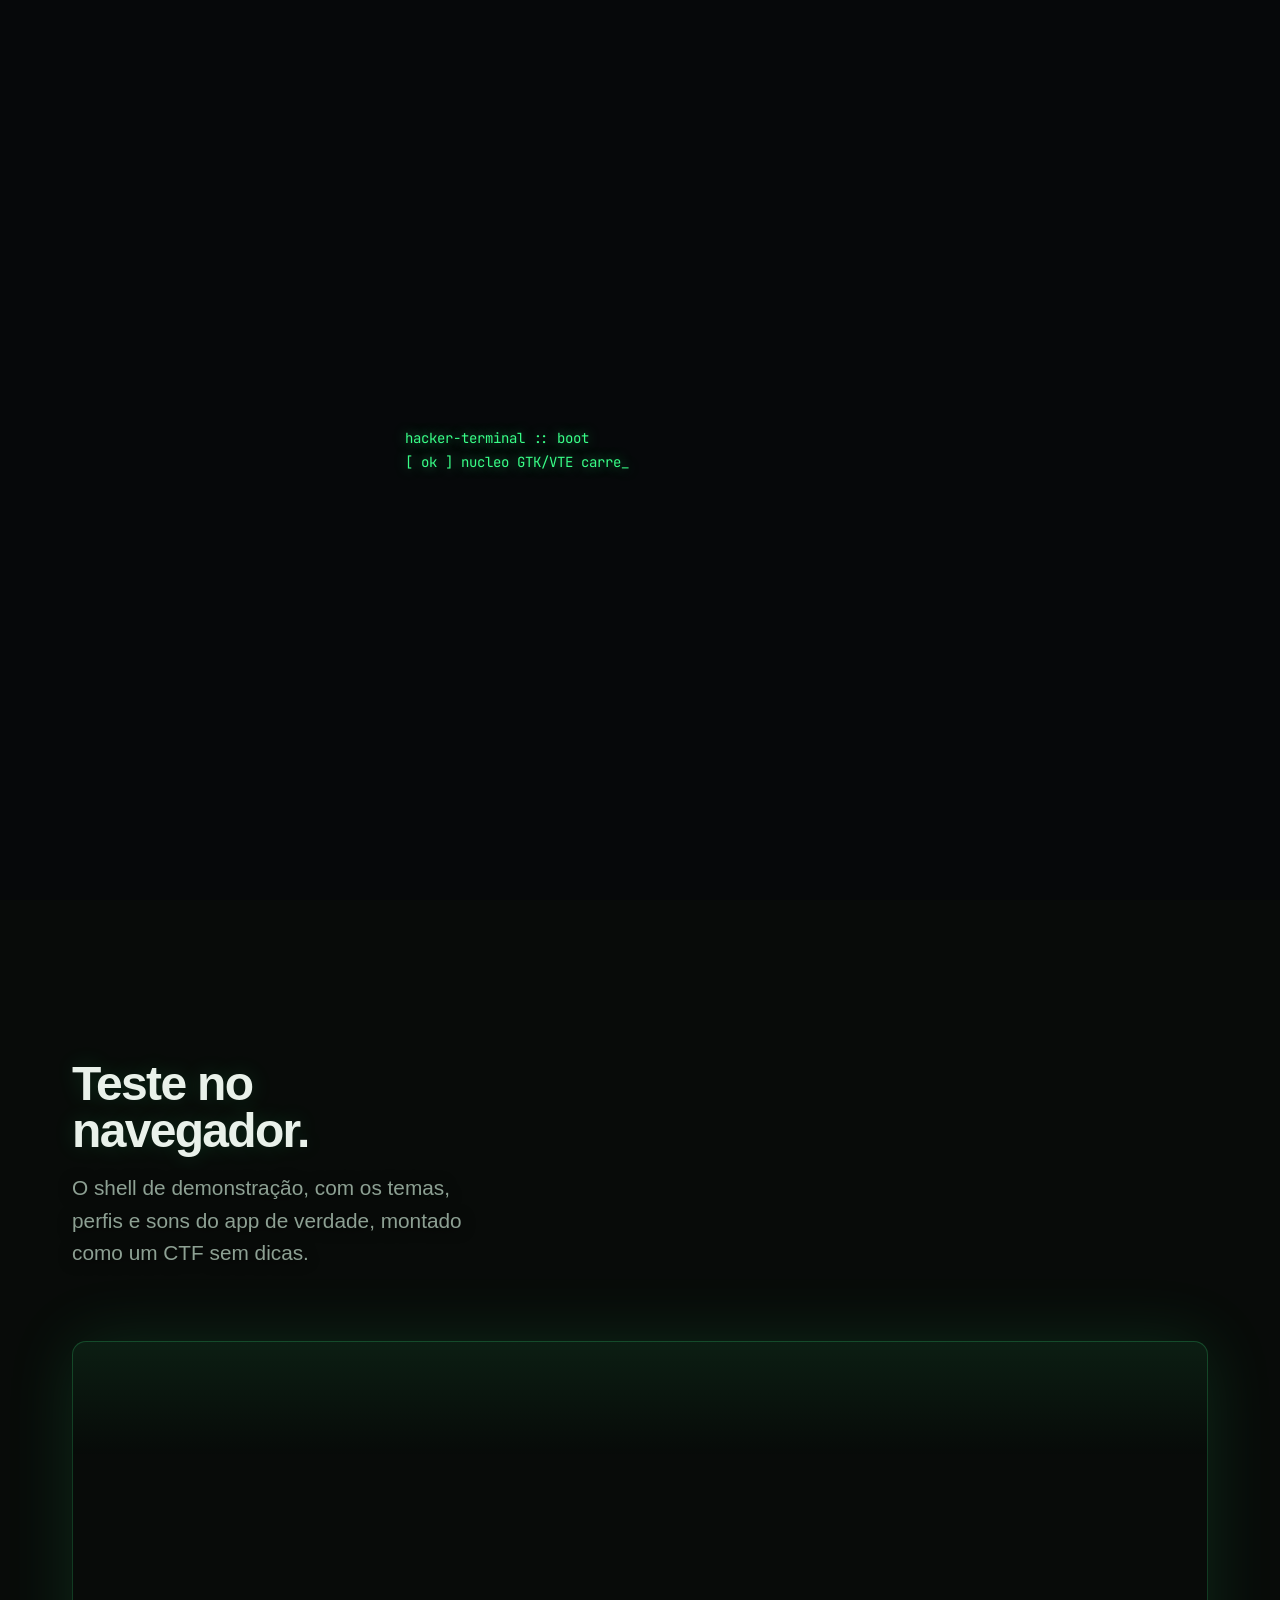
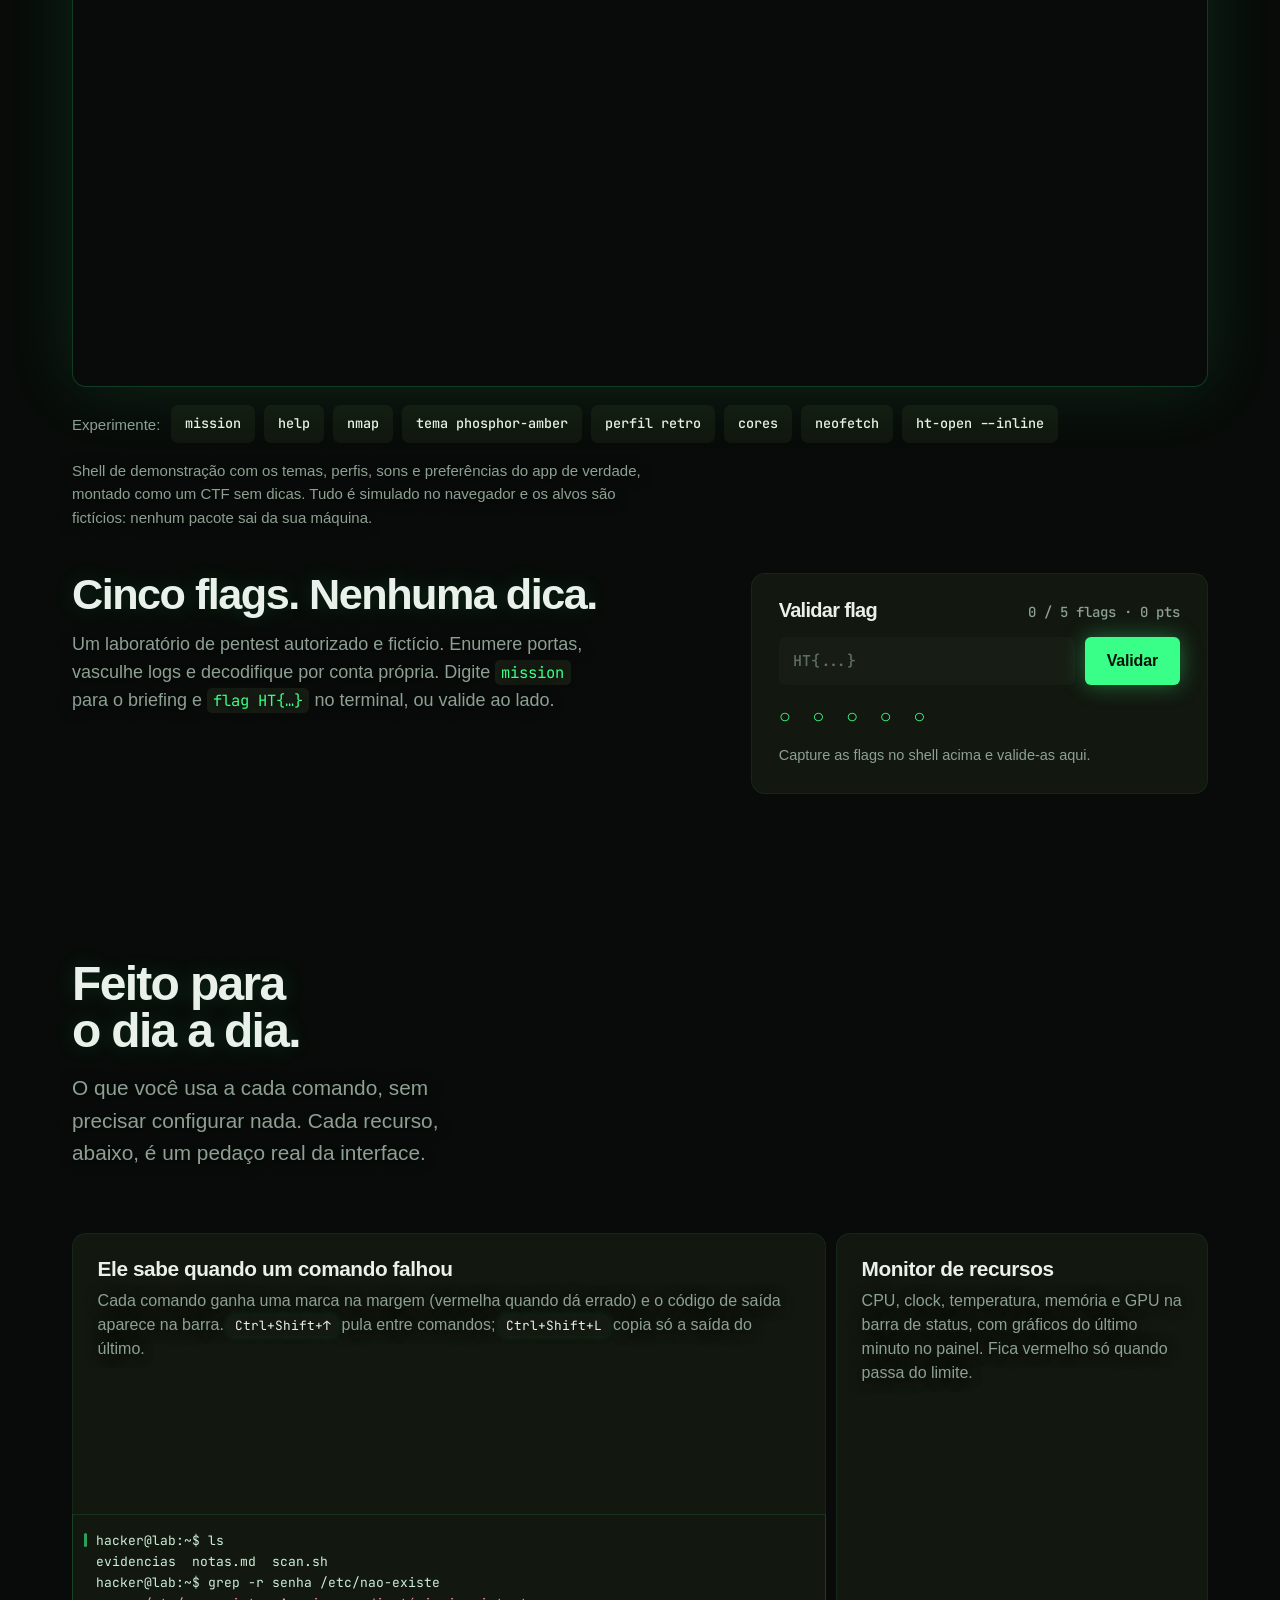
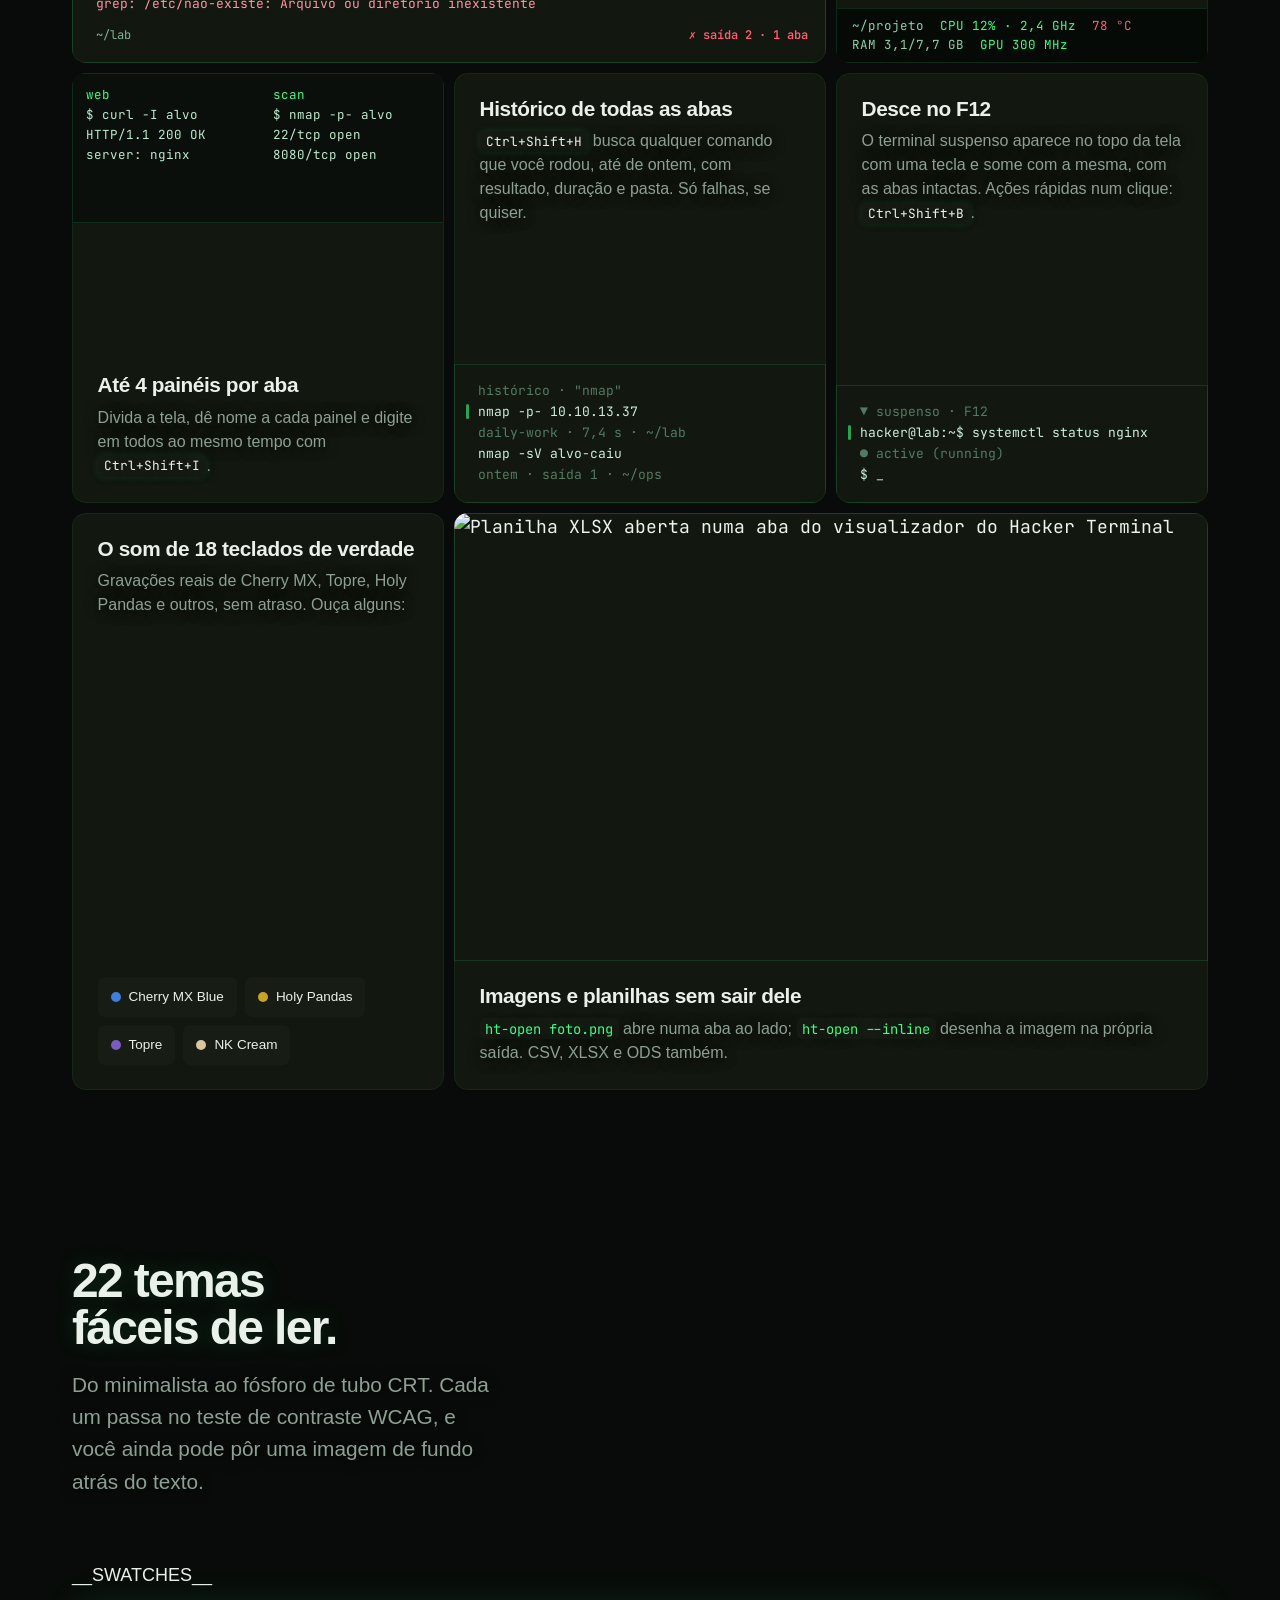
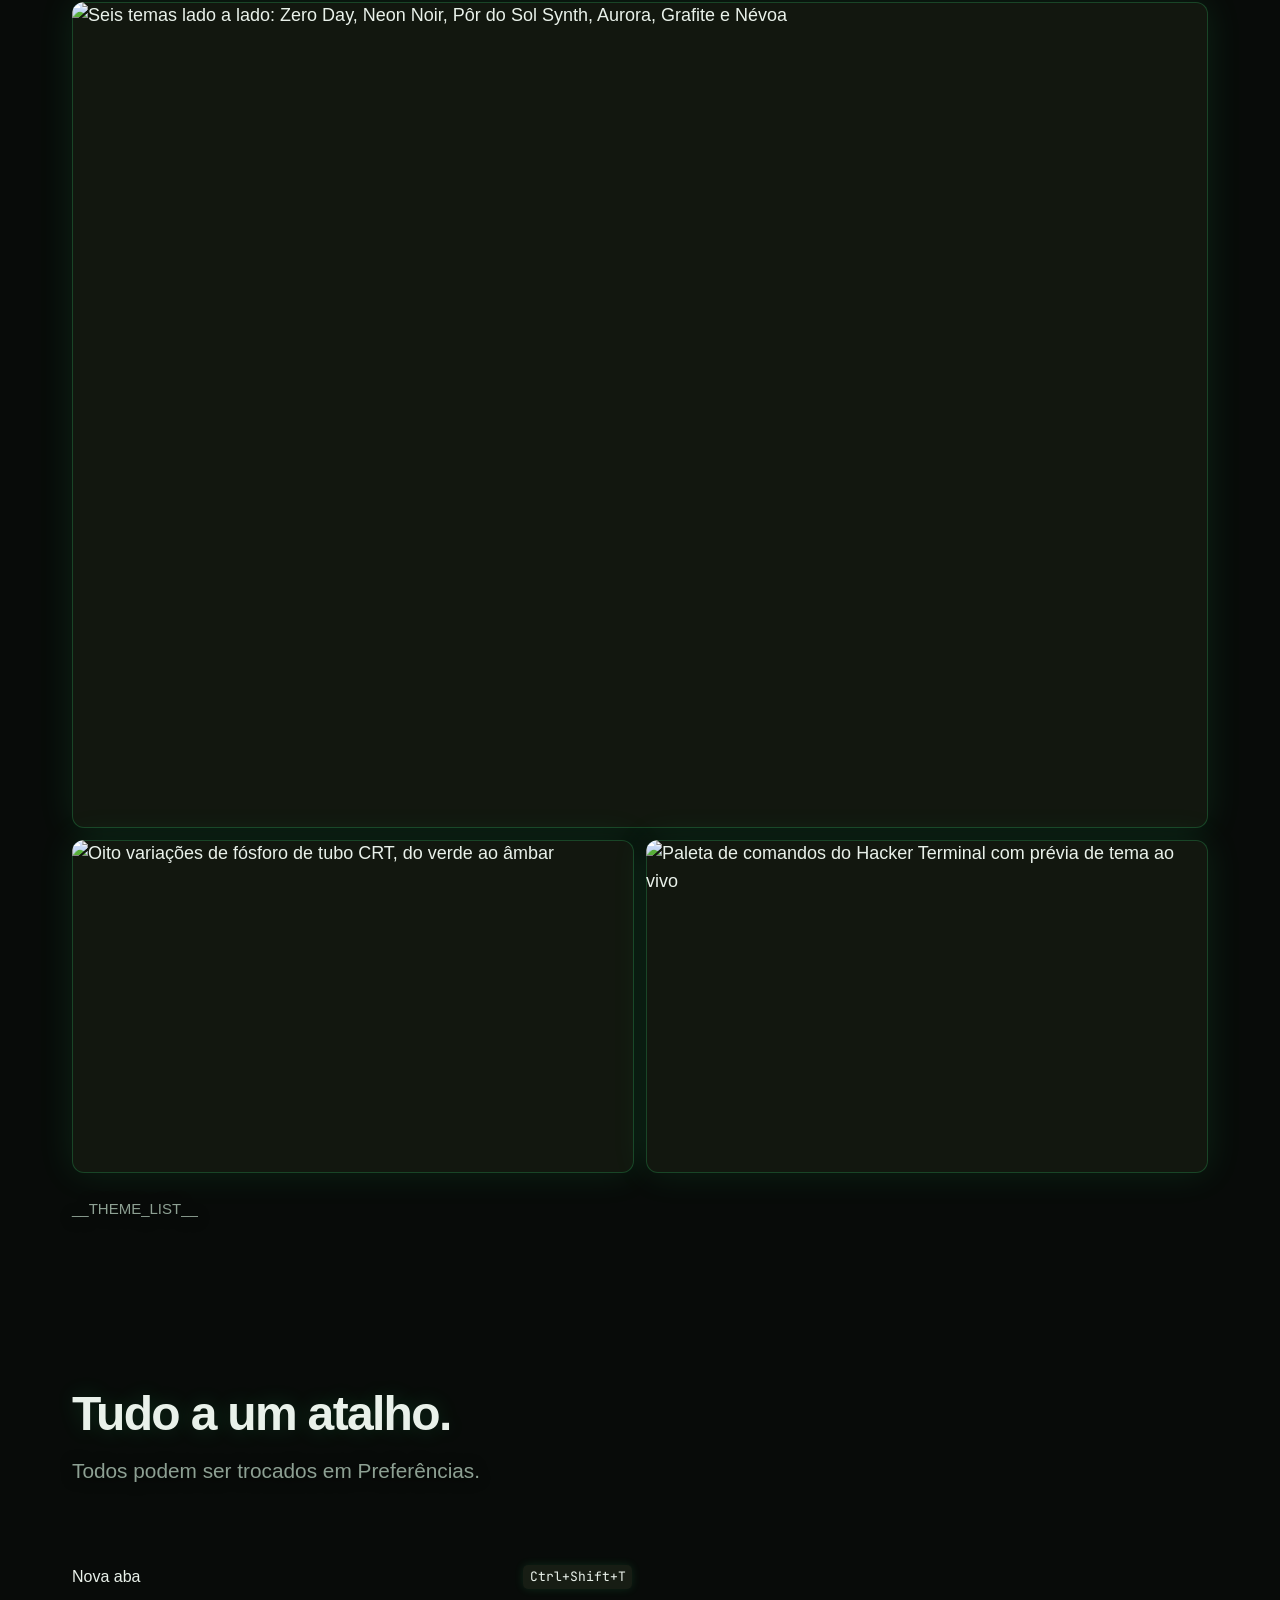
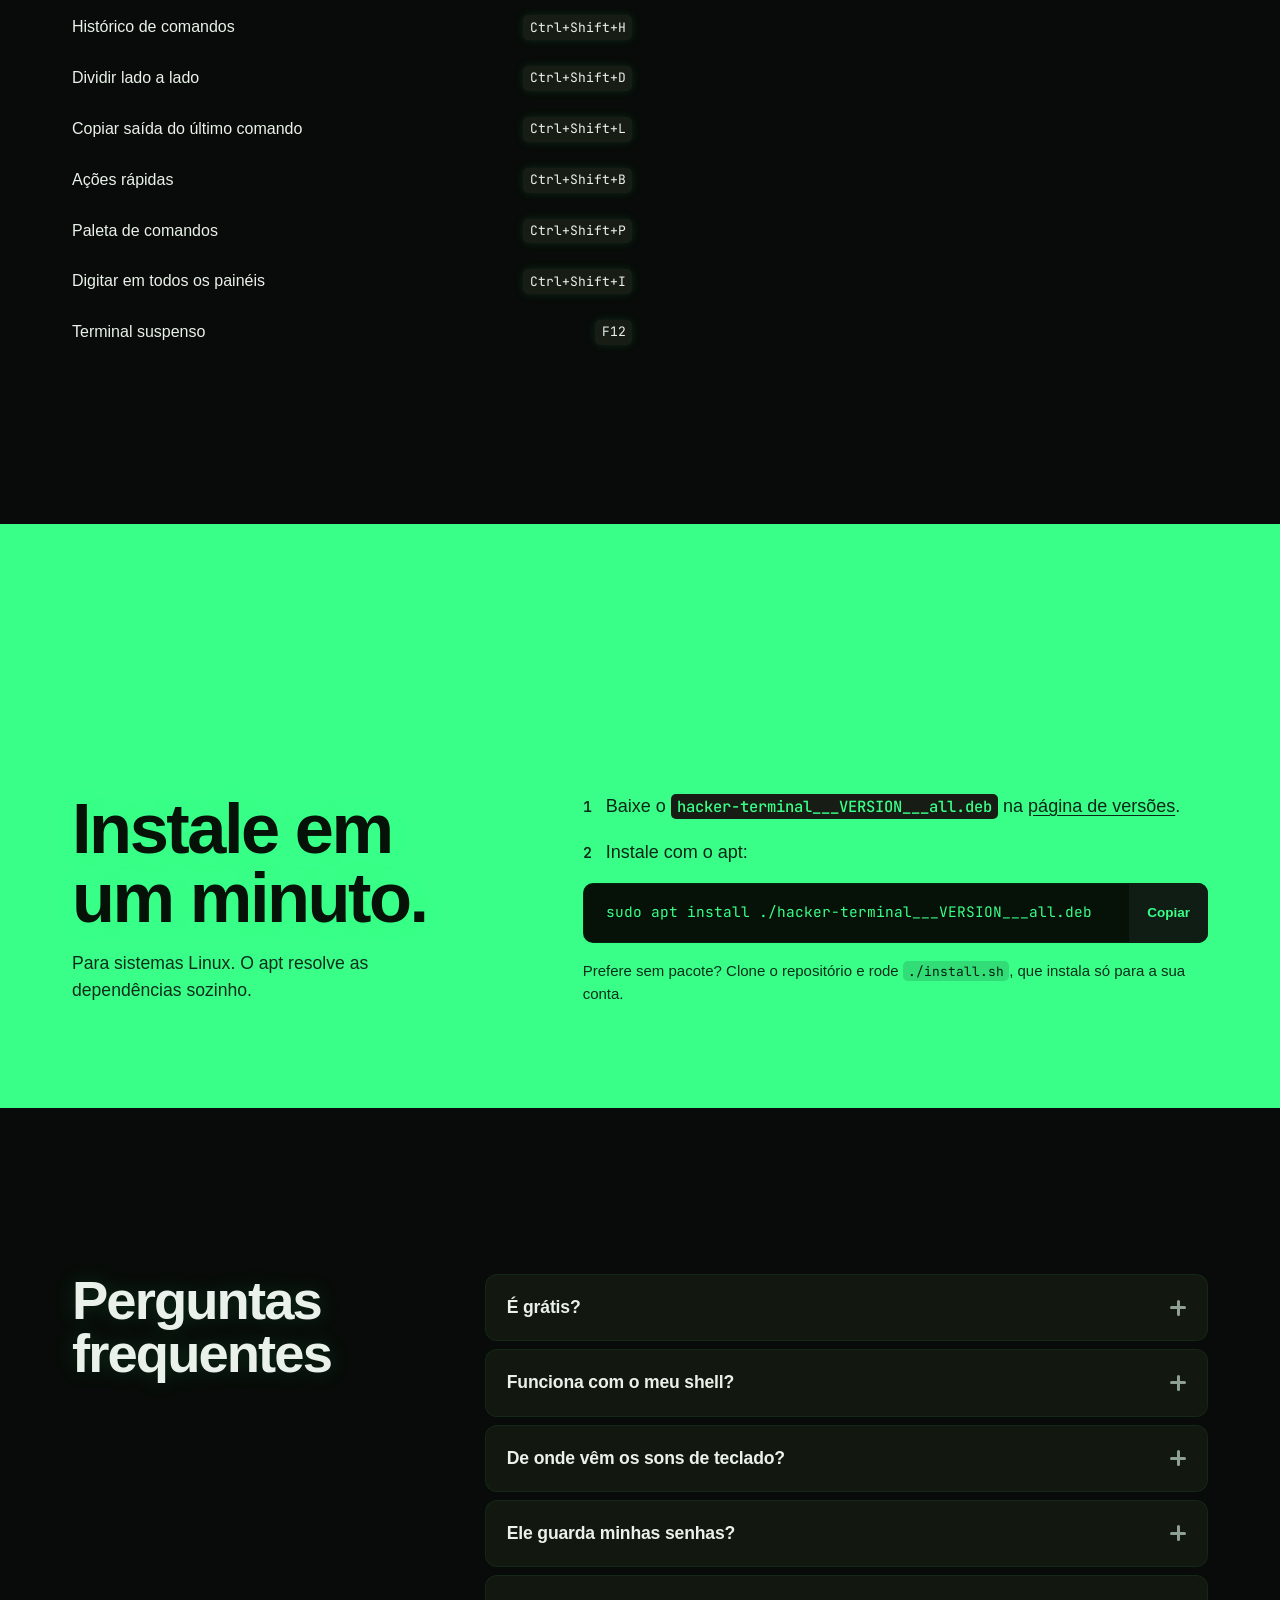
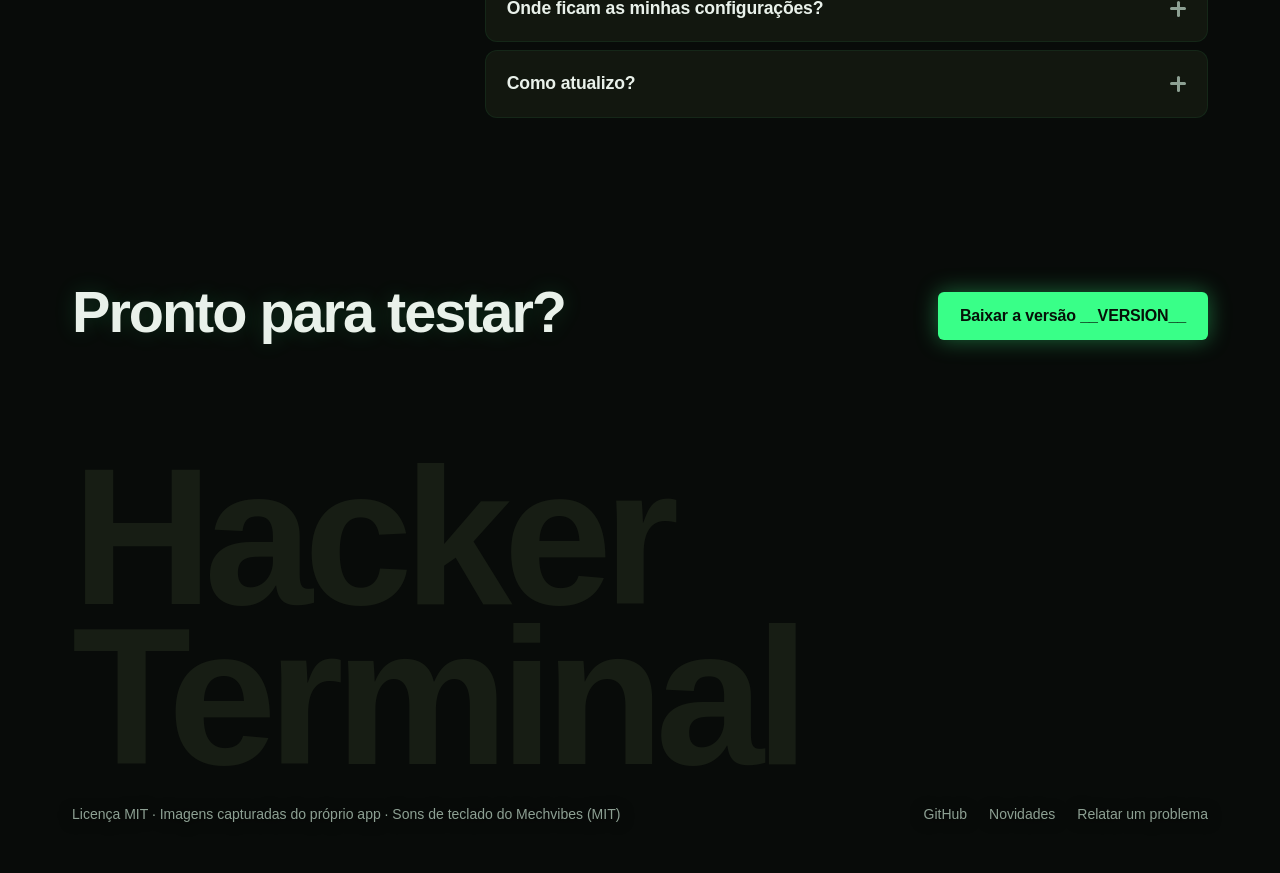
==== commit 6ae09cc7: "Site: a terminal boot intro and scroll-reactive motion On the first visit of a session the page boot" ====
--- a/packaging/site/index.template.html
+++ b/packaging/site/index.template.html
@@ -318,9 +318,18 @@
   .hero h1 { animation: hglitch 7s infinite; }
 }
 @keyframes hglitch { 0%,92%,100% { clip-path: none; transform: none; } 93% { transform: translate(-2px,0); } 94% { transform: translate(2px,0); } 95% { transform: none; } }
+/* boot intro + scroll progress */
+#boot { position: fixed; inset: 0; z-index: 100; background: #06080a; display: grid; place-items: center; transition: opacity 600ms var(--ease); }
+#boot.done { opacity: 0; pointer-events: none; }
+#boot pre { margin: 0; width: min(90vw, 470px); font: 14px/1.75 var(--mono); color: var(--accent); text-shadow: 0 0 12px rgba(57,255,136,0.5); white-space: pre-wrap; }
+#boot .cur { animation: bcur 1s steps(1) infinite; }
+@keyframes bcur { 50% { opacity: 0; } }
+#progress { position: fixed; top: 0; left: 0; height: 2px; width: 0; z-index: 30; background: var(--accent); box-shadow: 0 0 12px rgba(57,255,136,0.85); transition: width 120ms linear; }
 </style>
 </head>
 <body>
+<div id="boot" aria-hidden="true"><pre id="boot-log"></pre></div>
+<div id="progress" aria-hidden="true"></div>
 <div id="space" aria-hidden="true"></div>
 <div class="crt-lines" aria-hidden="true"></div>
 <div class="crt-vig" aria-hidden="true"></div>
@@ -618,6 +627,40 @@
   /* ONE WebGL scene behind the whole page: a starfield flying past plus the hero's
      wireframe core on the right, which fades out as you scroll past the hero. One
      context, one loop, ~40fps. Falls back to a 2D starfield + globe without WebGL. */
+  /* shared scroll state for the scene and the progress bar */
+  let scrollVel = 0, lastY = scrollY;
+  const prog = document.getElementById("progress");
+  addEventListener("scroll", () => {
+    const h = document.documentElement.scrollHeight - innerHeight;
+    if (prog) prog.style.width = (h > 0 ? (scrollY / h) * 100 : 0) + "%";
+    scrollVel = Math.min(1.5, scrollVel + Math.abs(scrollY - lastY) / 90); lastY = scrollY;
+  }, { passive: true });
+
+  /* boot intro: a quick terminal boot, then it lifts to reveal the page (once per session) */
+  (function boot() {
+    const el = document.getElementById("boot");
+    if (!el) return;
+    let played = null; try { played = sessionStorage.getItem("ht-booted"); } catch (e) {}
+    if (reduce || played) { el.remove(); return; }
+    try { sessionStorage.setItem("ht-booted", "1"); } catch (e) {}
+    const log = document.getElementById("boot-log");
+    const lines = ["hacker-terminal :: boot", "[ ok ] nucleo GTK/VTE carregado", "[ ok ] 22 temas  .  18 teclados reais", "[ ok ] monitor de recursos", "[ ok ] laboratorio CTF pronto", "> iniciando sessao..."];
+    let li = 0, ci = 0, timer = 0;
+    const finish = () => { el.classList.add("done"); setTimeout(() => el.remove(), 650); removeEventListener("keydown", skip); removeEventListener("pointerdown", skip); };
+    const step = () => {
+      if (li >= lines.length) { timer = setTimeout(finish, 380); return; }
+      const line = lines[li];
+      if (ci <= line.length) {
+        const base = lines.slice(0, li).join("\n");
+        log.innerHTML = (base ? base + "\n" : "") + line.slice(0, ci) + '<span class="cur">_</span>';
+        ci++; timer = setTimeout(step, 15 + Math.random() * 20);
+      } else { li++; ci = 0; timer = setTimeout(step, 110); }
+    };
+    const skip = () => { clearTimeout(timer); finish(); };
+    addEventListener("keydown", skip); addEventListener("pointerdown", skip);
+    timer = setTimeout(step, 180);
+  })();
+
   const space = document.getElementById("space");
   (function cyber() {
     if (!space) return;
@@ -669,7 +712,8 @@
         raf = requestAnimationFrame(frame);
         if (now - last < 24) return; last = now;
         t += 0.016;
-        for (let i = 0; i < COUNT; i++) { starPos[i*3+2] += starSpd[i]*2; if (starPos[i*3+2] > 9) { starPos[i*3+2] = -58; starPos[i*3] = (Math.random()-0.5)*50; starPos[i*3+1] = (Math.random()-0.5)*34; } }
+        const boost = 2 + scrollVel * 7; scrollVel *= 0.9;
+        for (let i = 0; i < COUNT; i++) { starPos[i*3+2] += starSpd[i]*boost; if (starPos[i*3+2] > 9) { starPos[i*3+2] = -58; starPos[i*3] = (Math.random()-0.5)*50; starPos[i*3+1] = (Math.random()-0.5)*34; } }
         stars.geometry.attributes.position.needsUpdate = true;
         core.rotation.y += 0.004; core.rotation.x += 0.0015; inner.rotation.y -= 0.006;
         const fade = Math.max(0, 1 - scrollY / (innerHeight * 0.72));
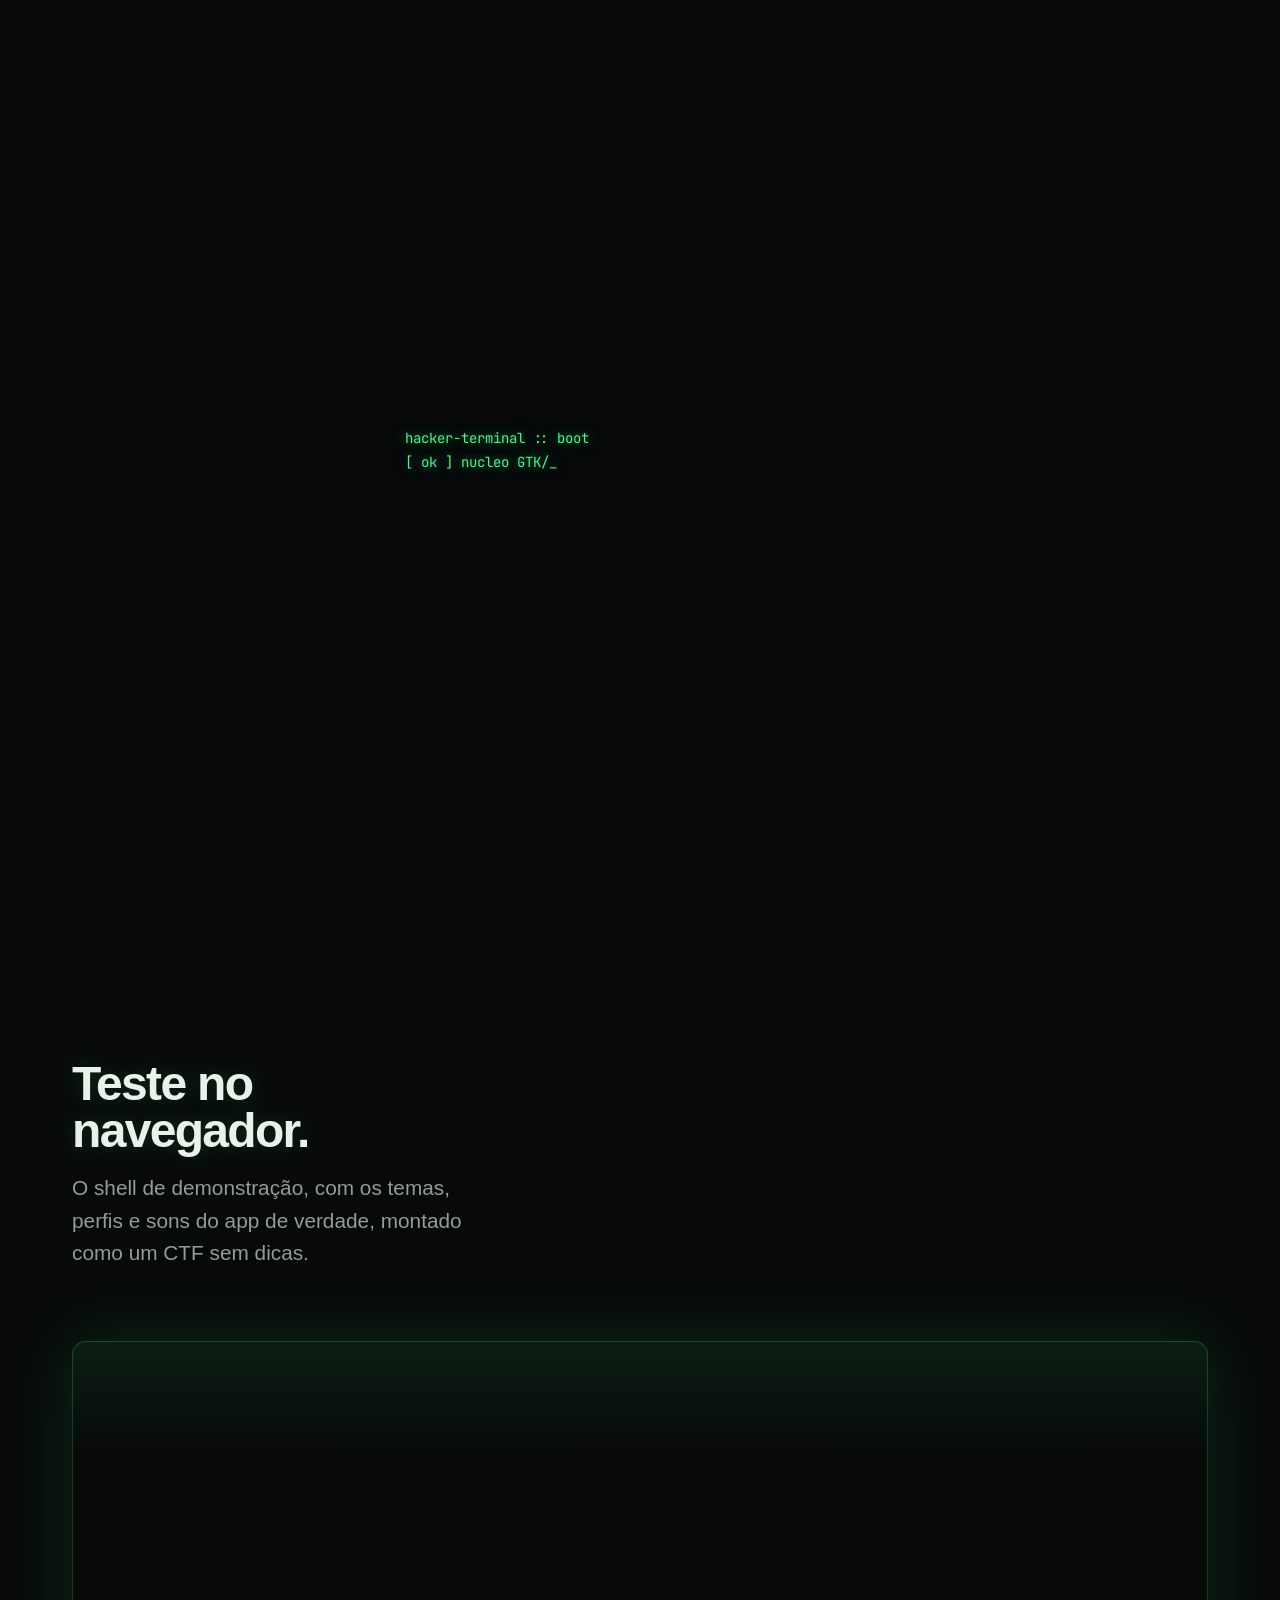
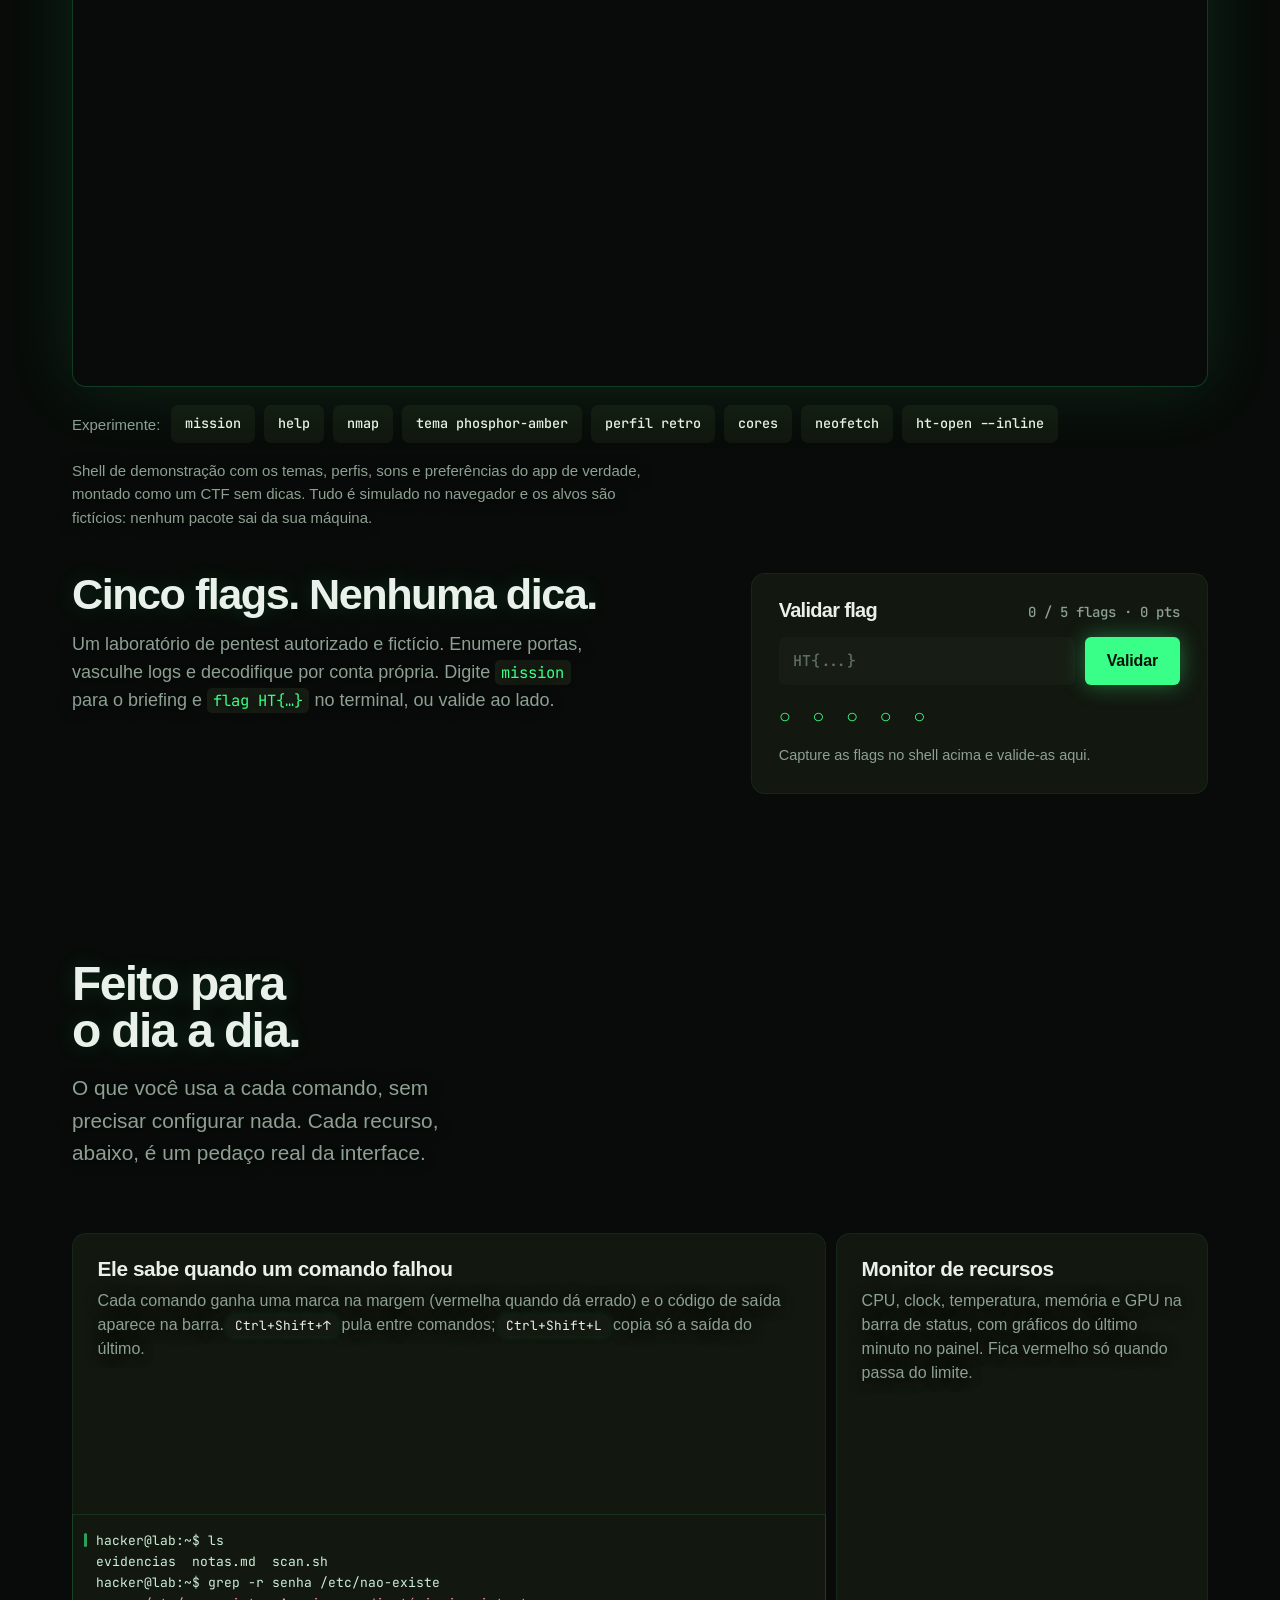
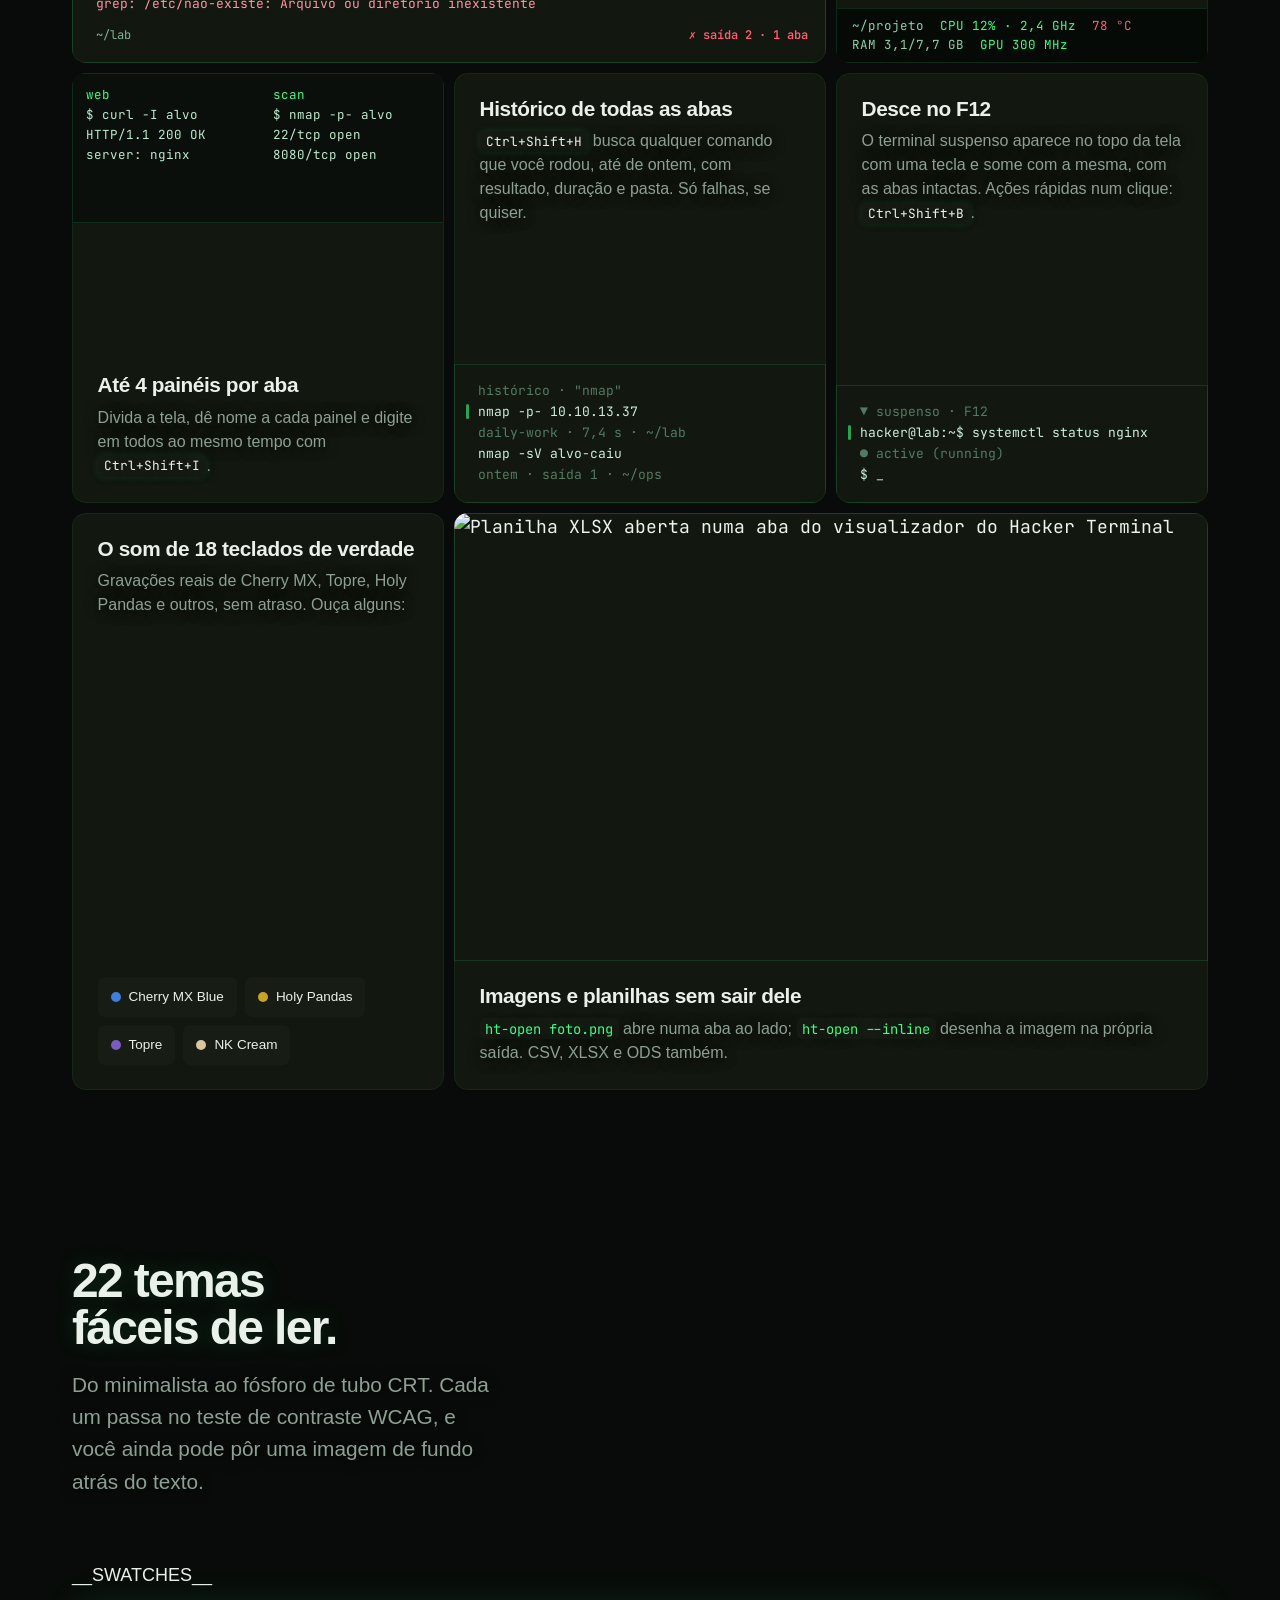
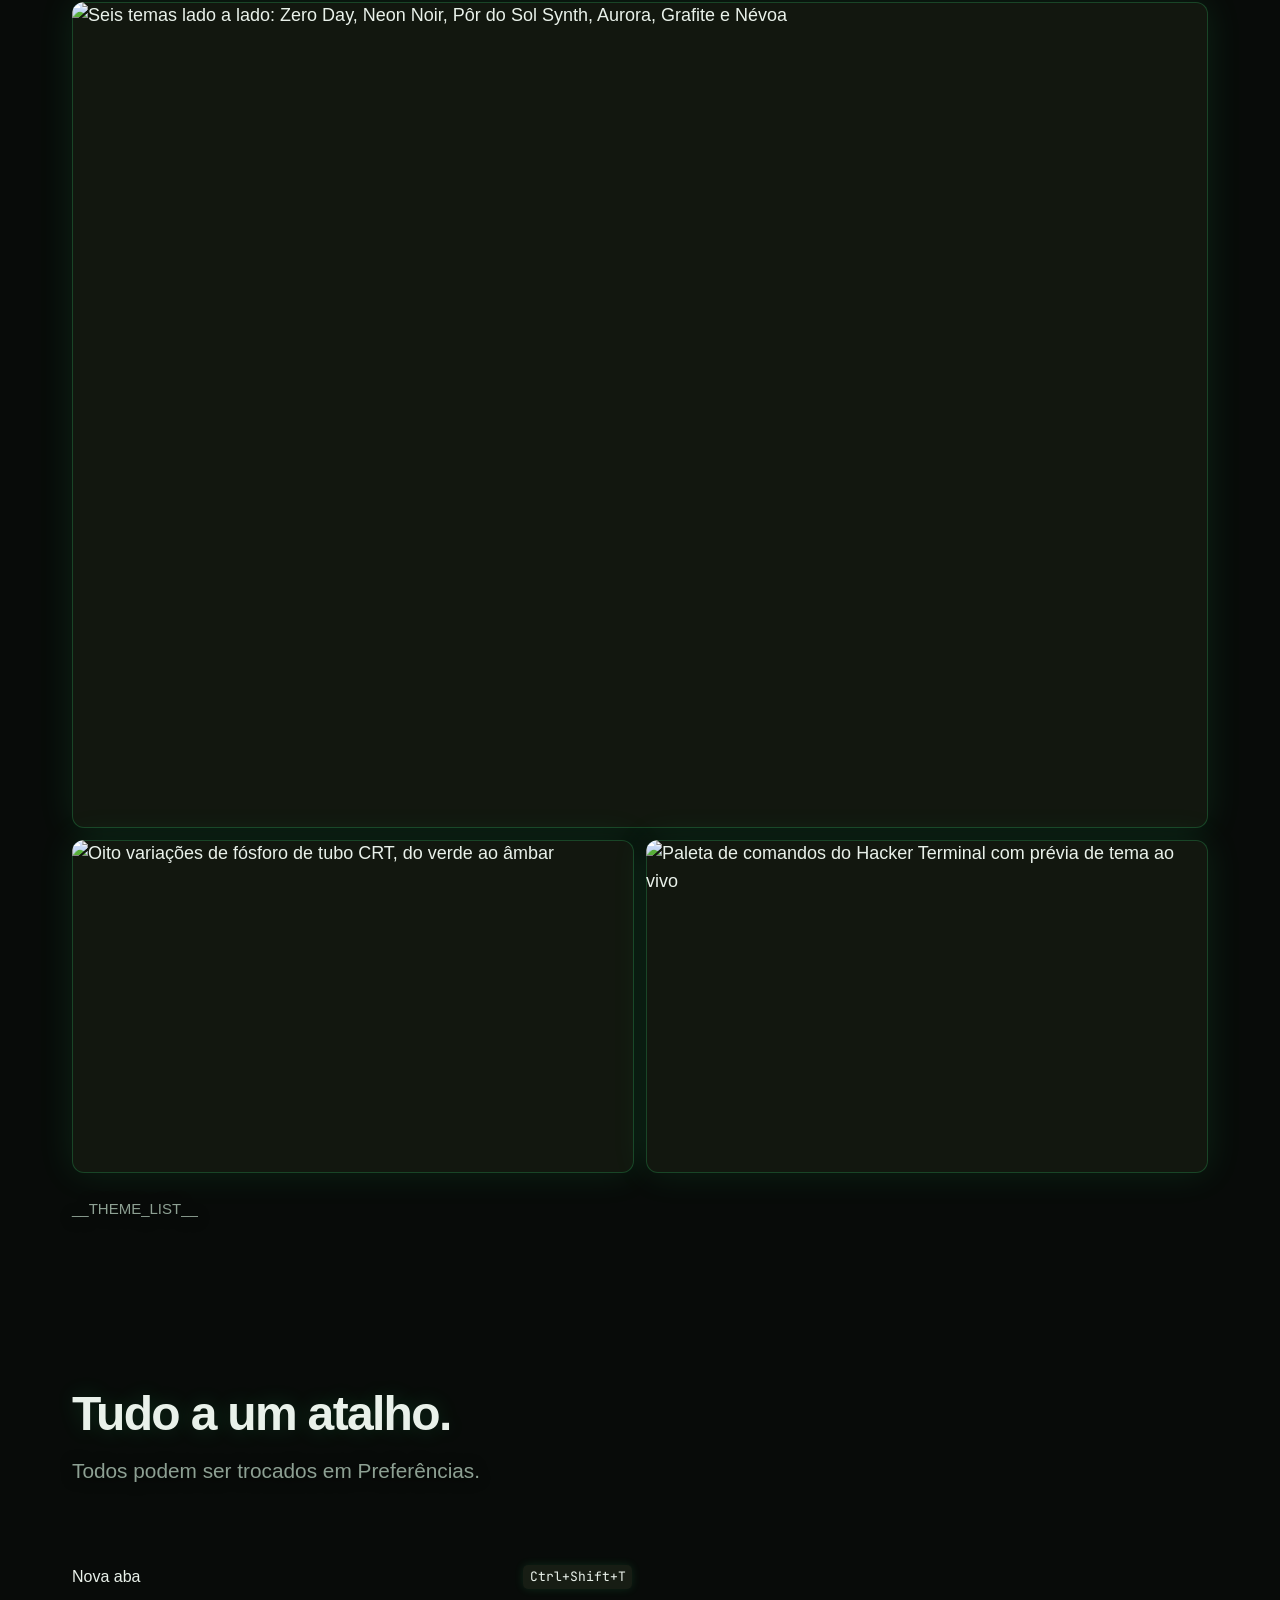
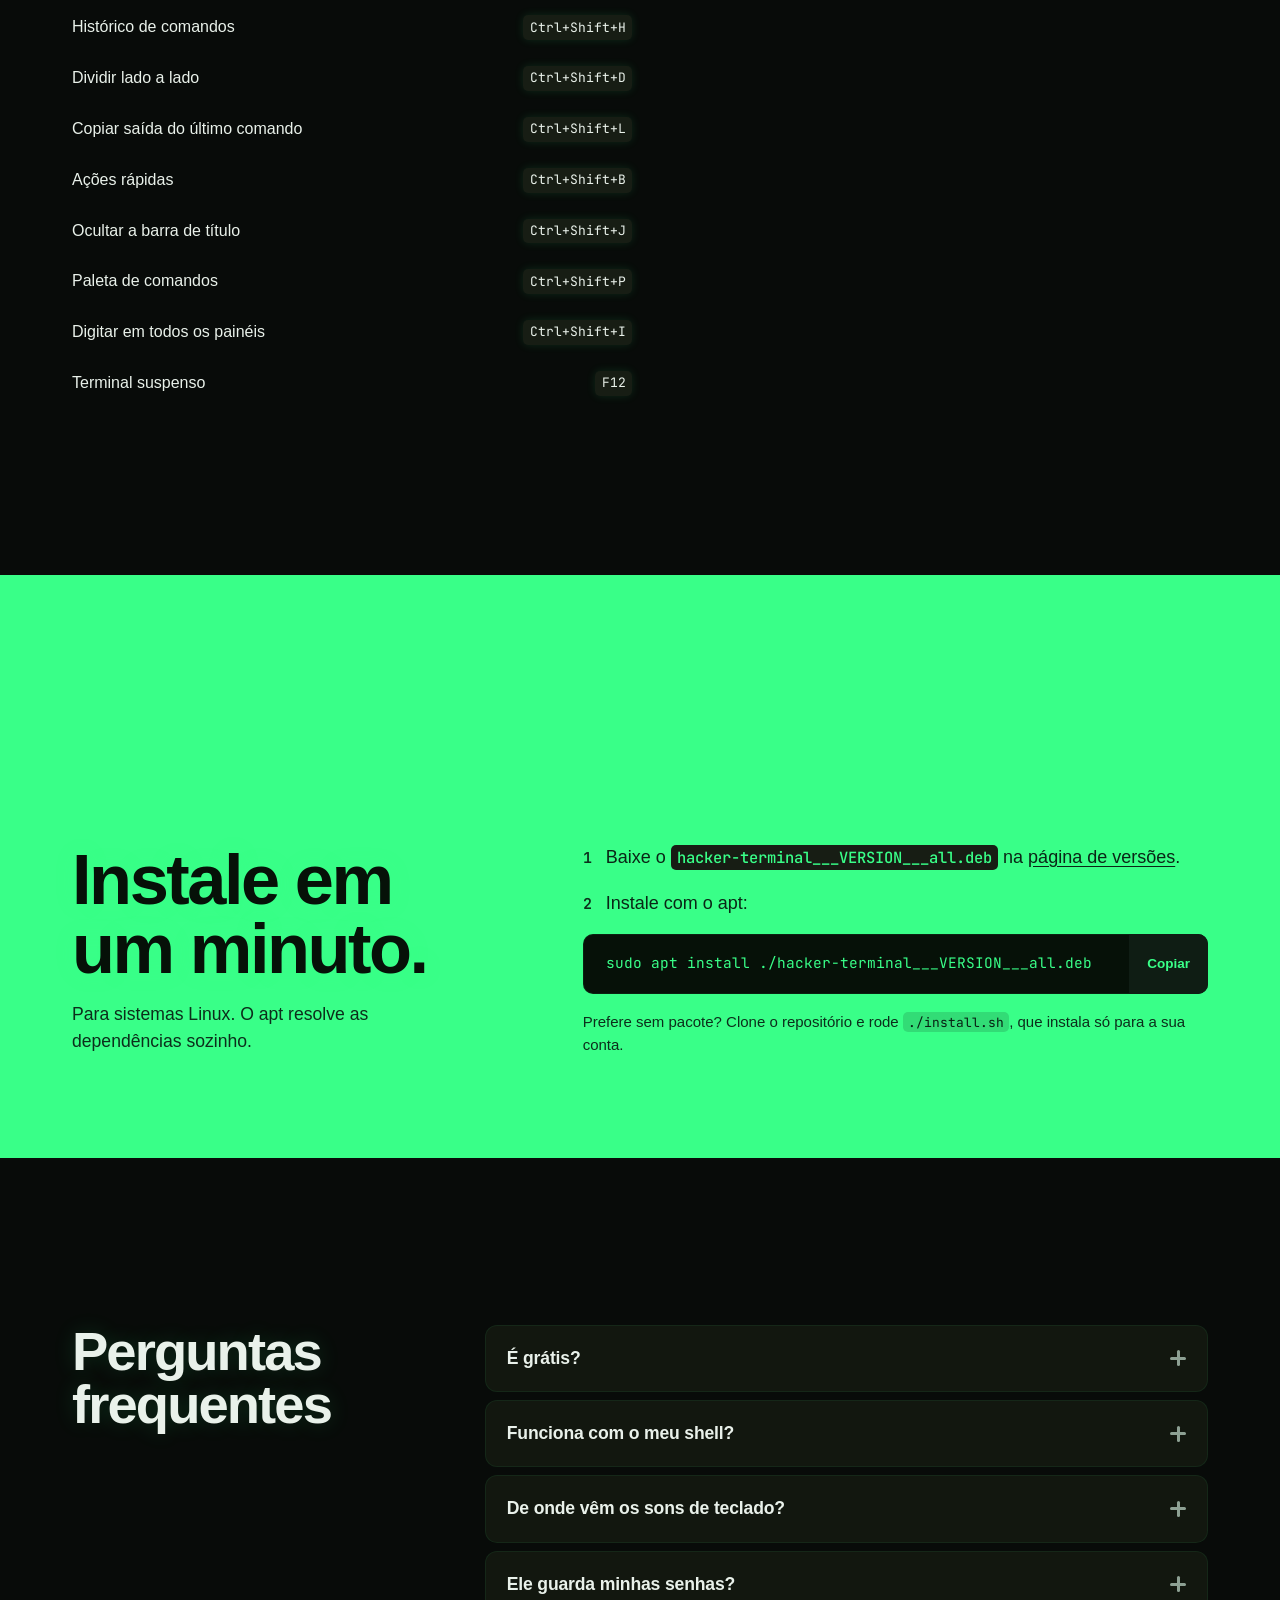
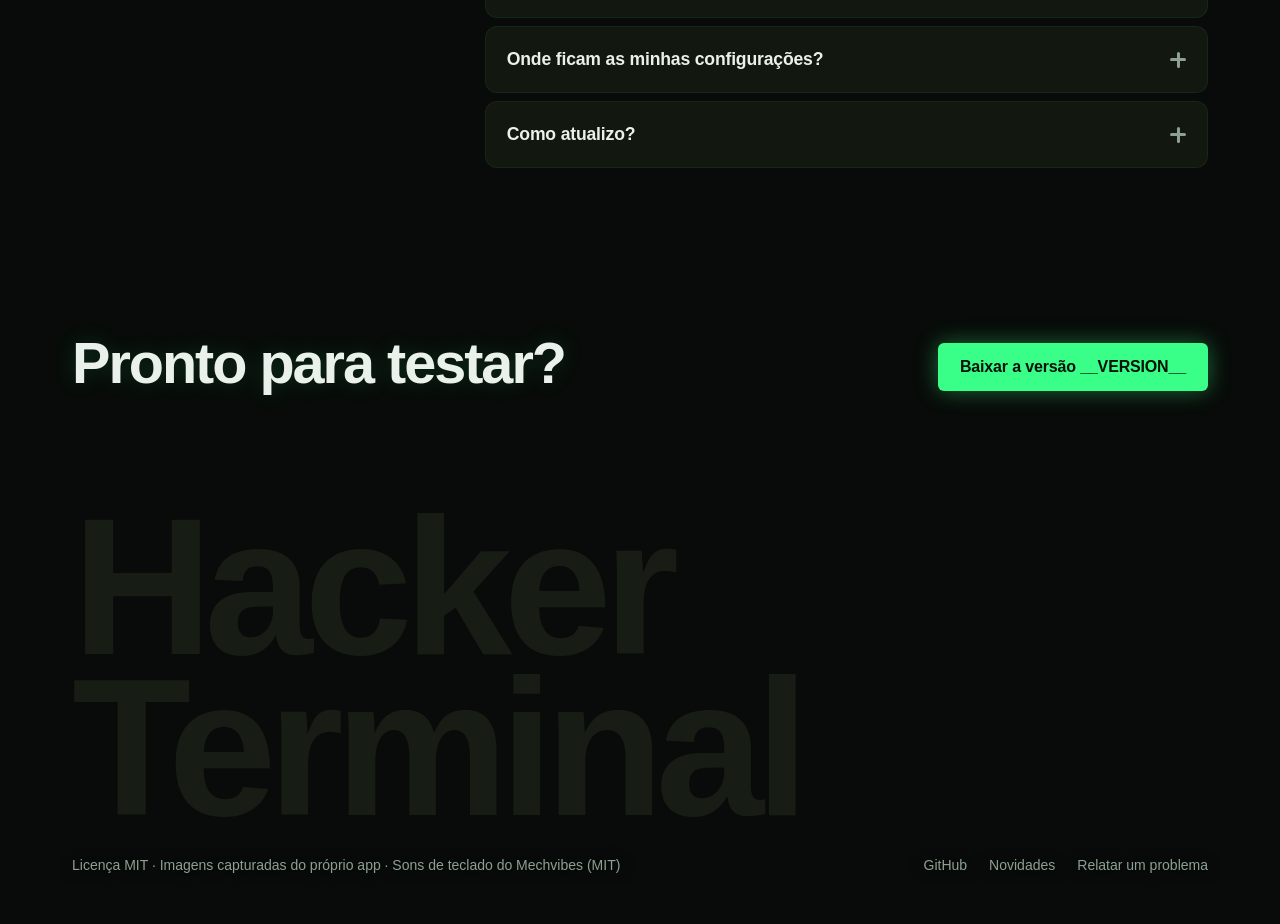
==== commit d348345d: "Add a toggle to hide the title bar (Ctrl+Shift+J) A new toggle hides the window's title bar — the to" ====
--- a/packaging/site/index.template.html
+++ b/packaging/site/index.template.html
@@ -529,6 +529,7 @@
         <div class="row"><span>Dividir lado a lado</span><kbd>Ctrl+Shift+D</kbd></div>
         <div class="row"><span>Copiar saída do último comando</span><kbd>Ctrl+Shift+L</kbd></div>
         <div class="row"><span>Ações rápidas</span><kbd>Ctrl+Shift+B</kbd></div>
+        <div class="row"><span>Ocultar a barra de título</span><kbd>Ctrl+Shift+J</kbd></div>
         <div class="row"><span>Paleta de comandos</span><kbd>Ctrl+Shift+P</kbd></div>
         <div class="row"><span>Digitar em todos os painéis</span><kbd>Ctrl+Shift+I</kbd></div>
         <div class="row"><span>Terminal suspenso</span><kbd>F12</kbd></div>
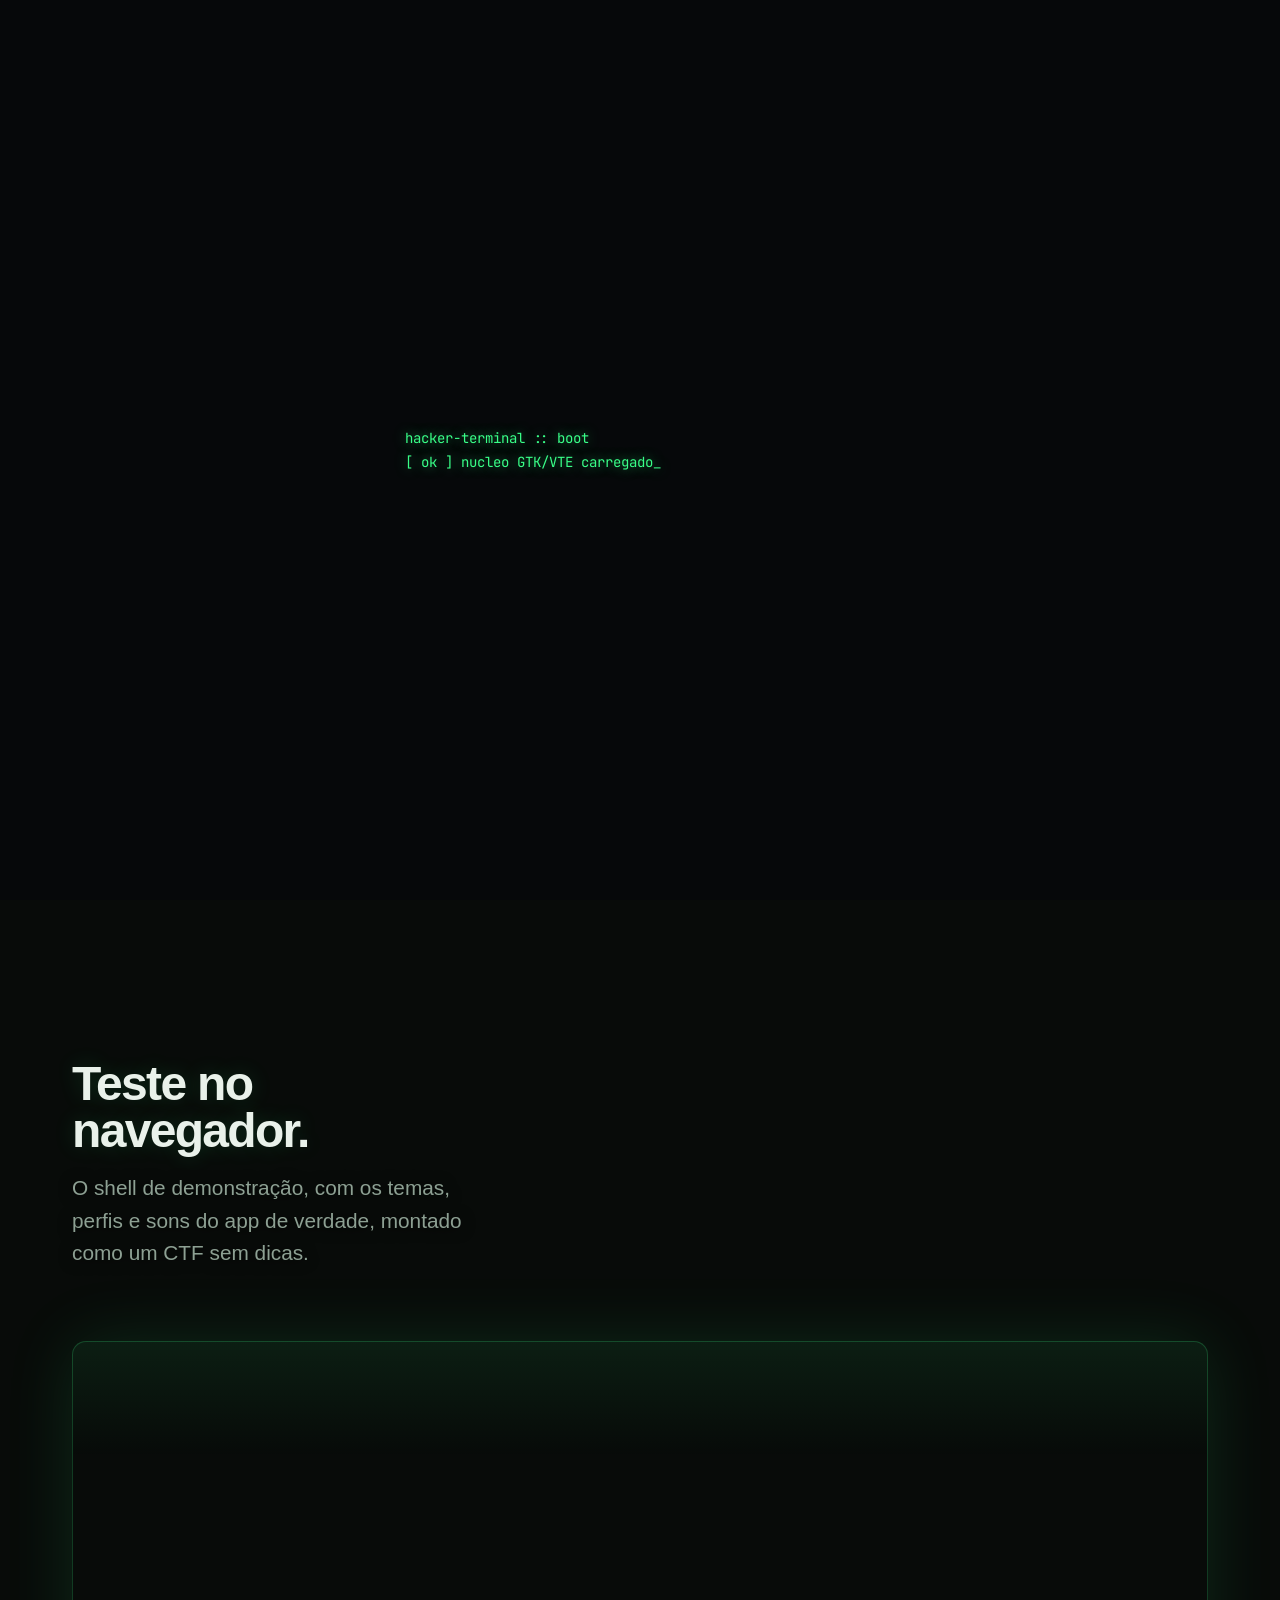
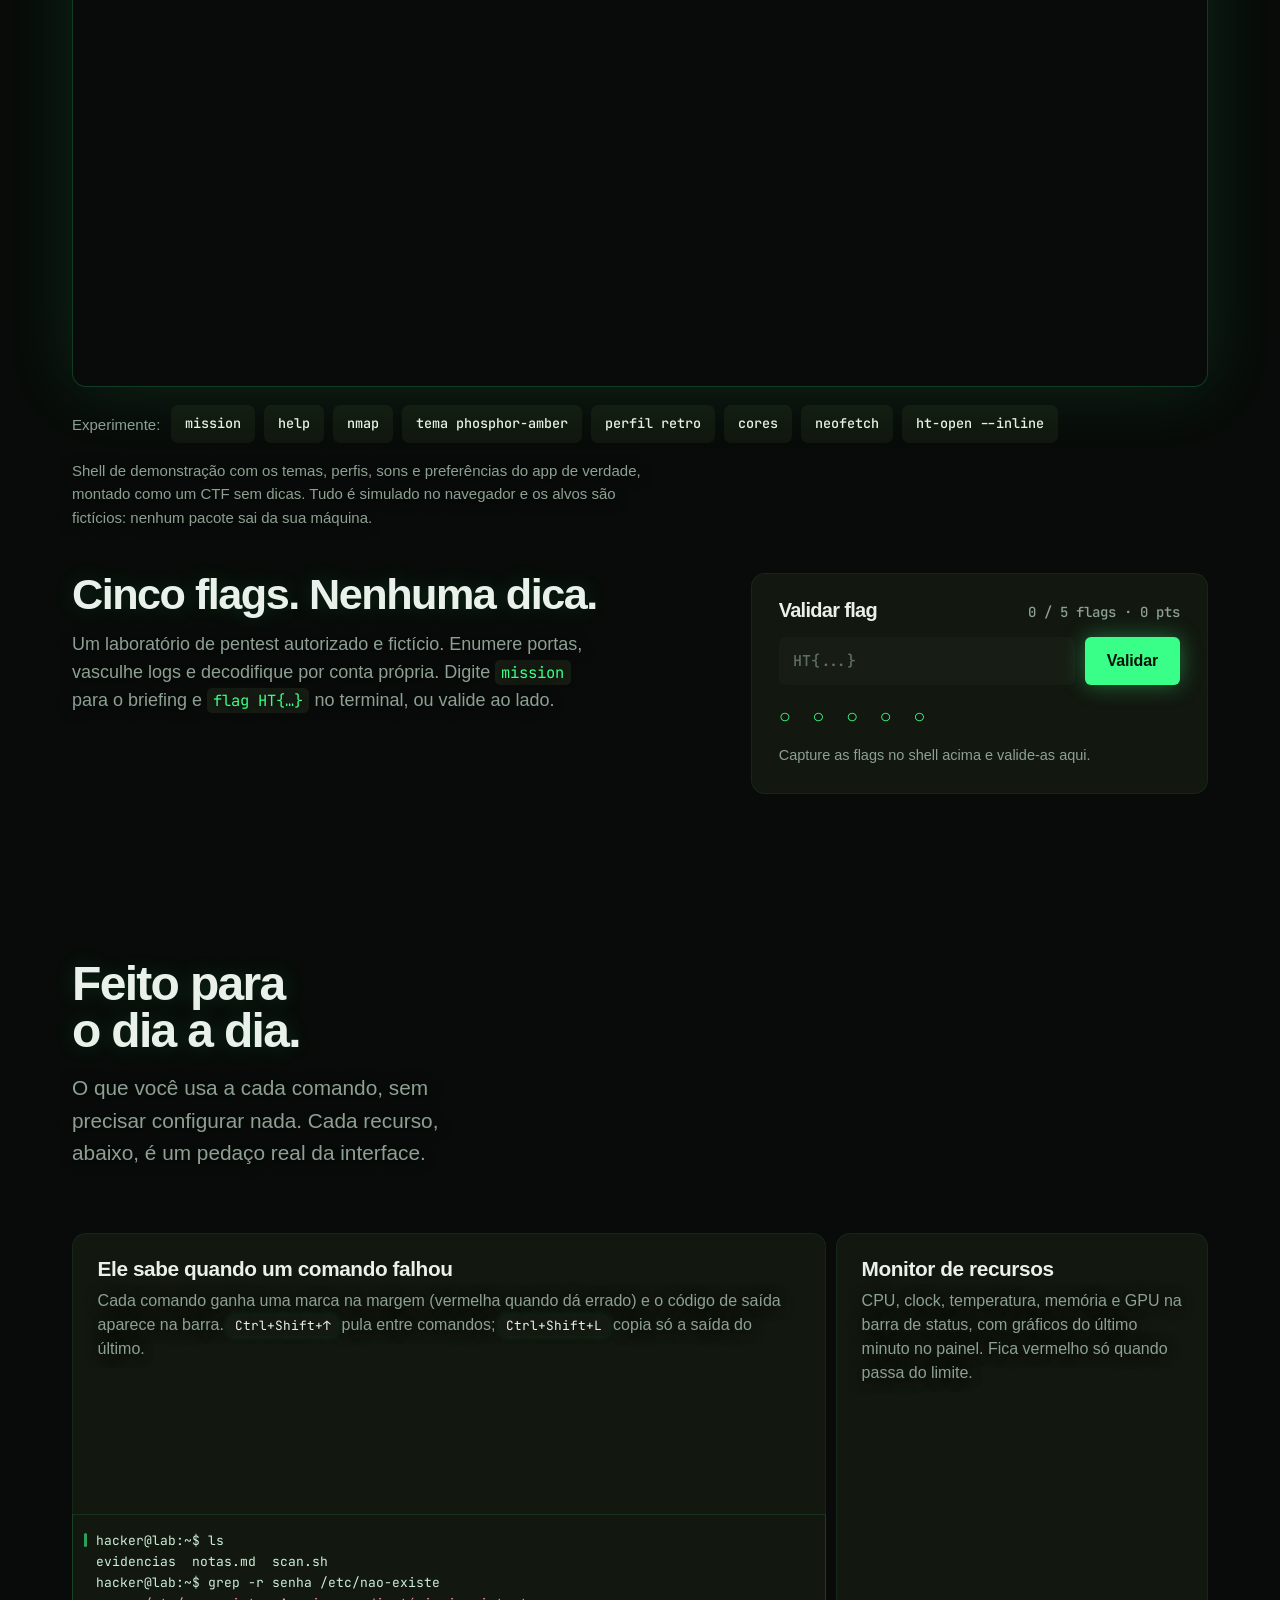
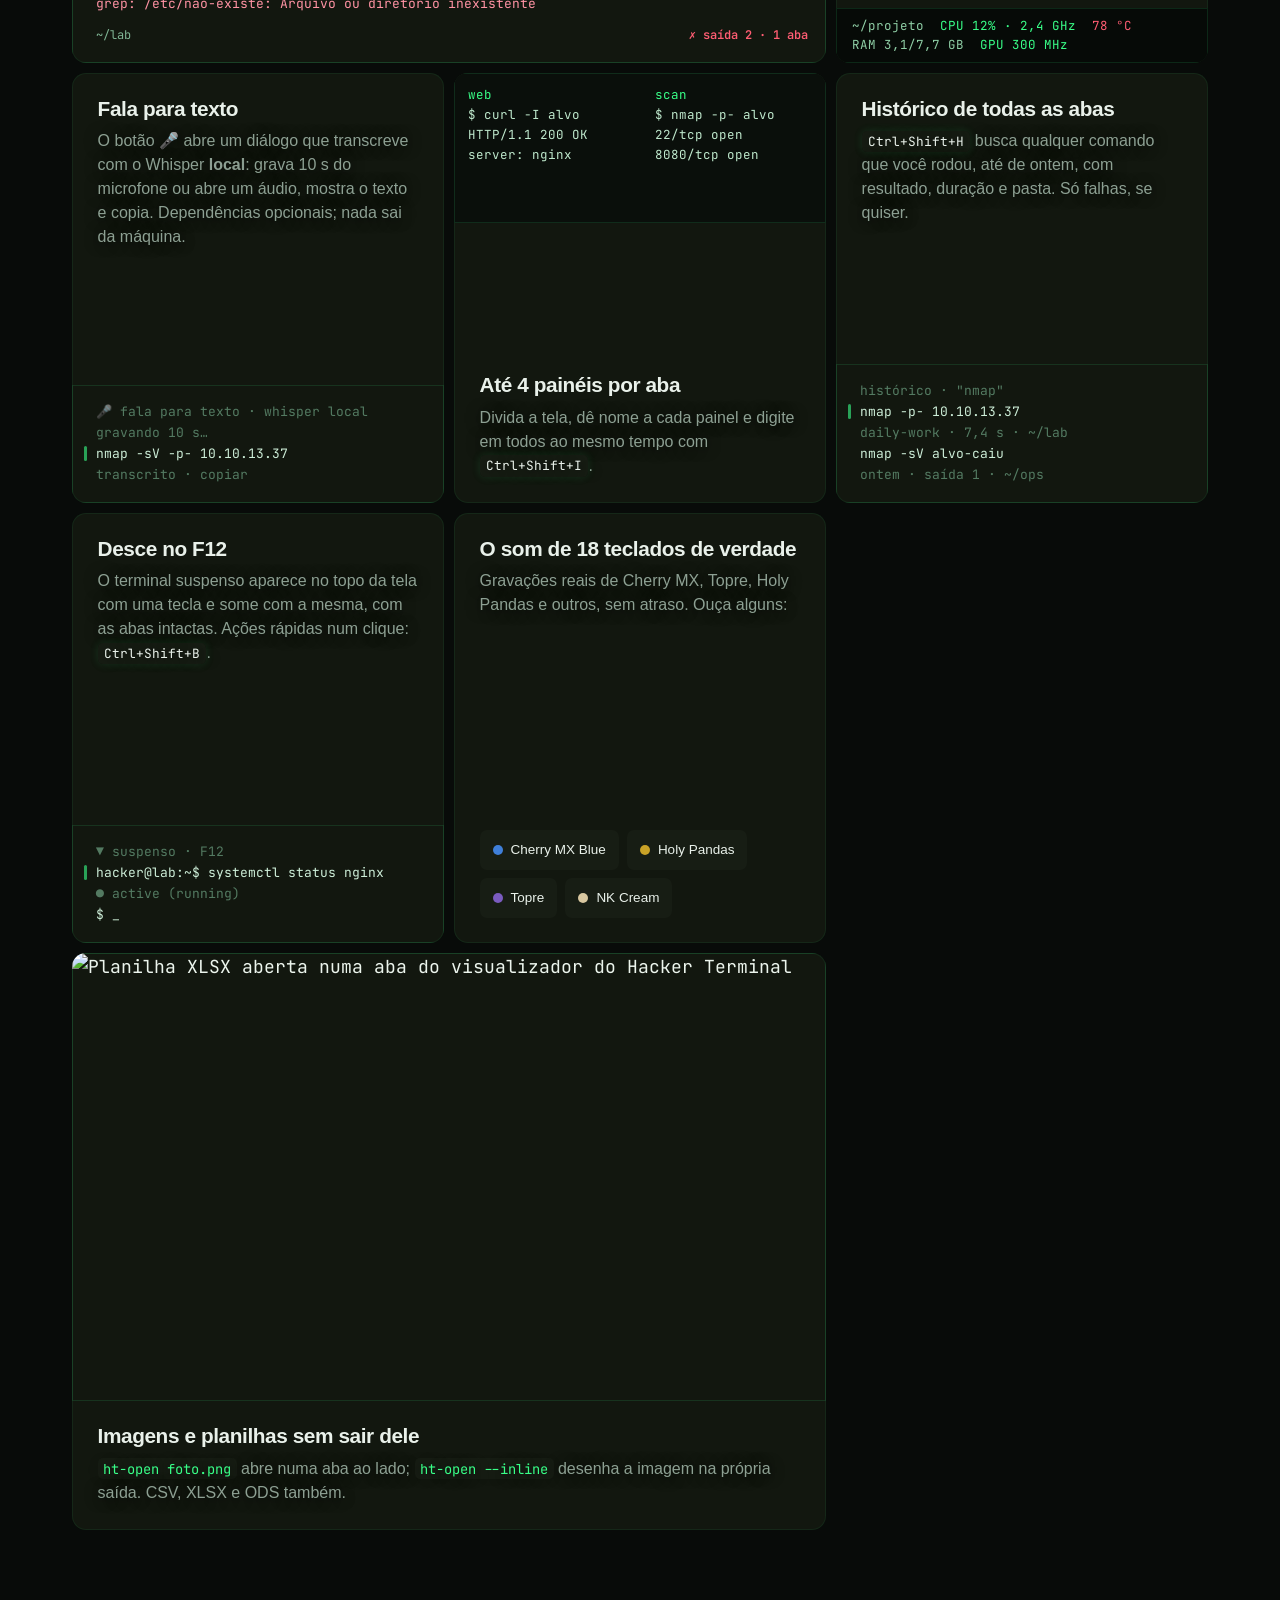
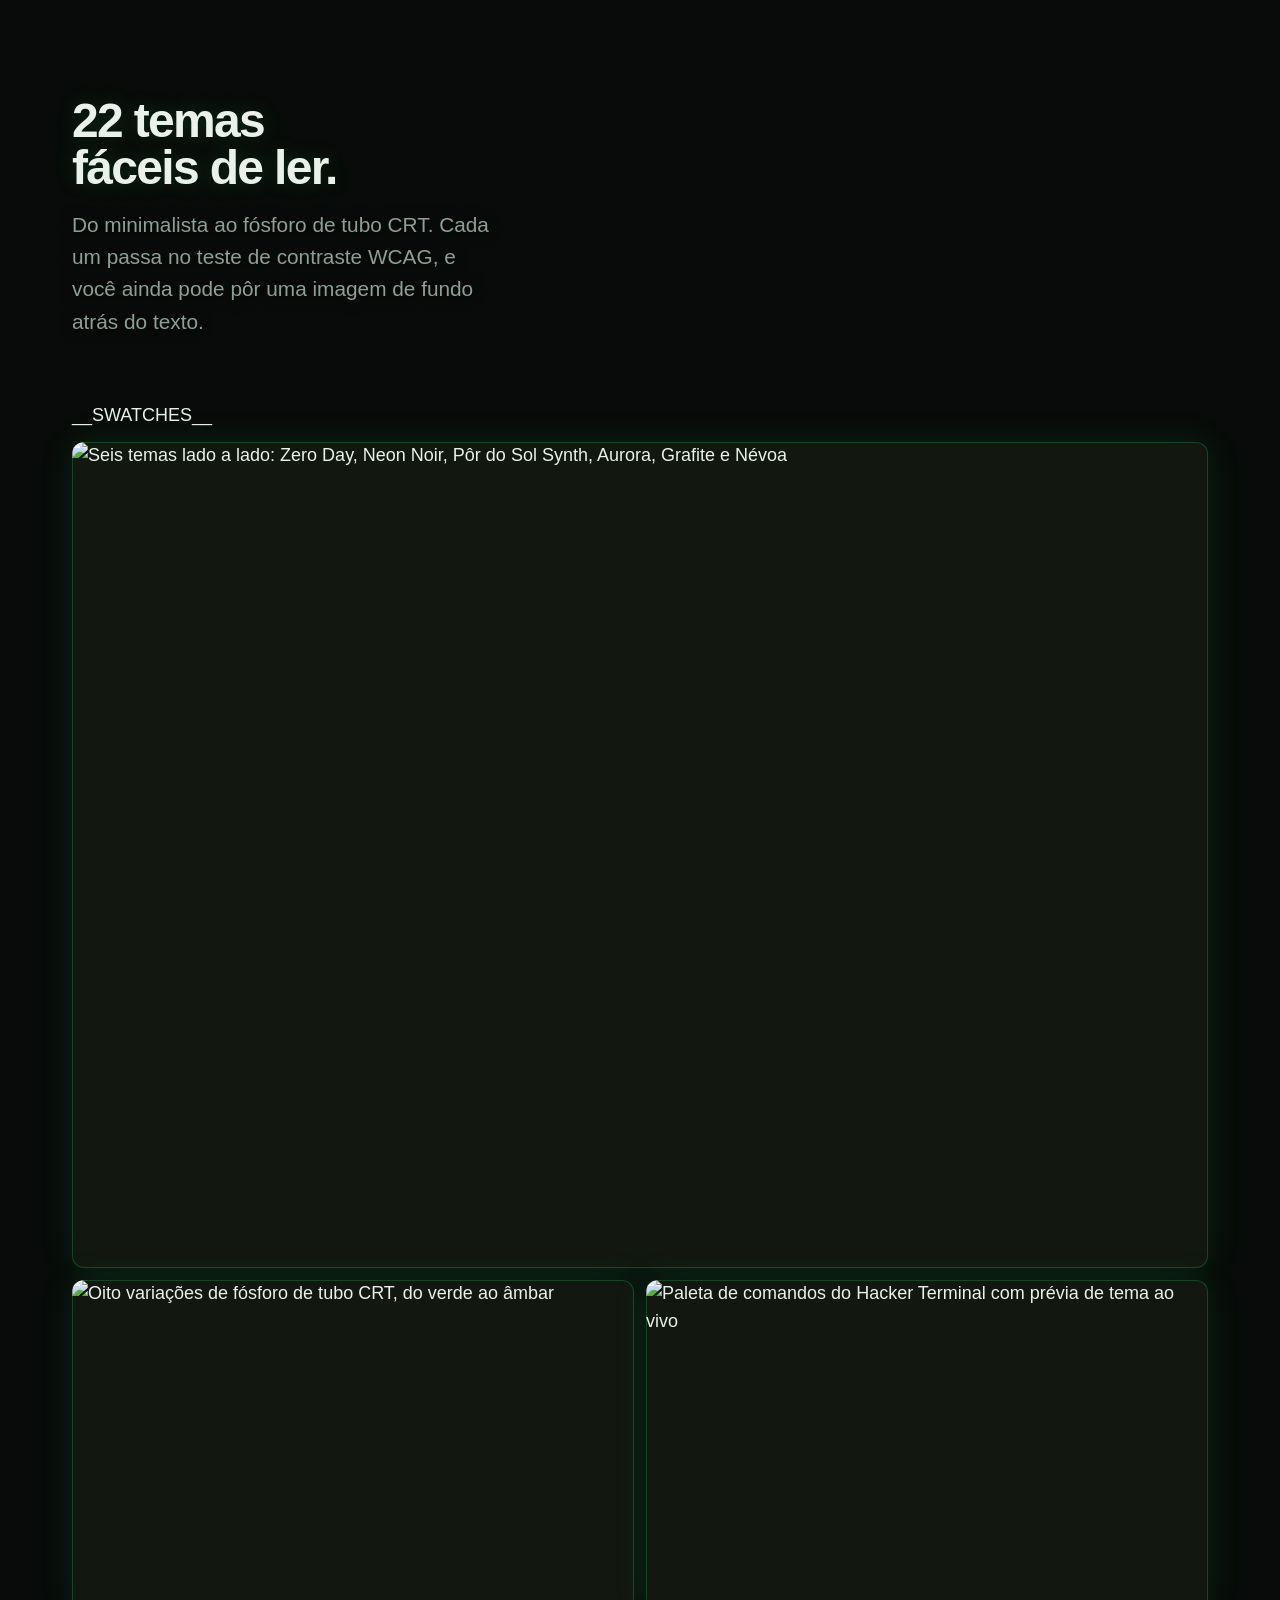
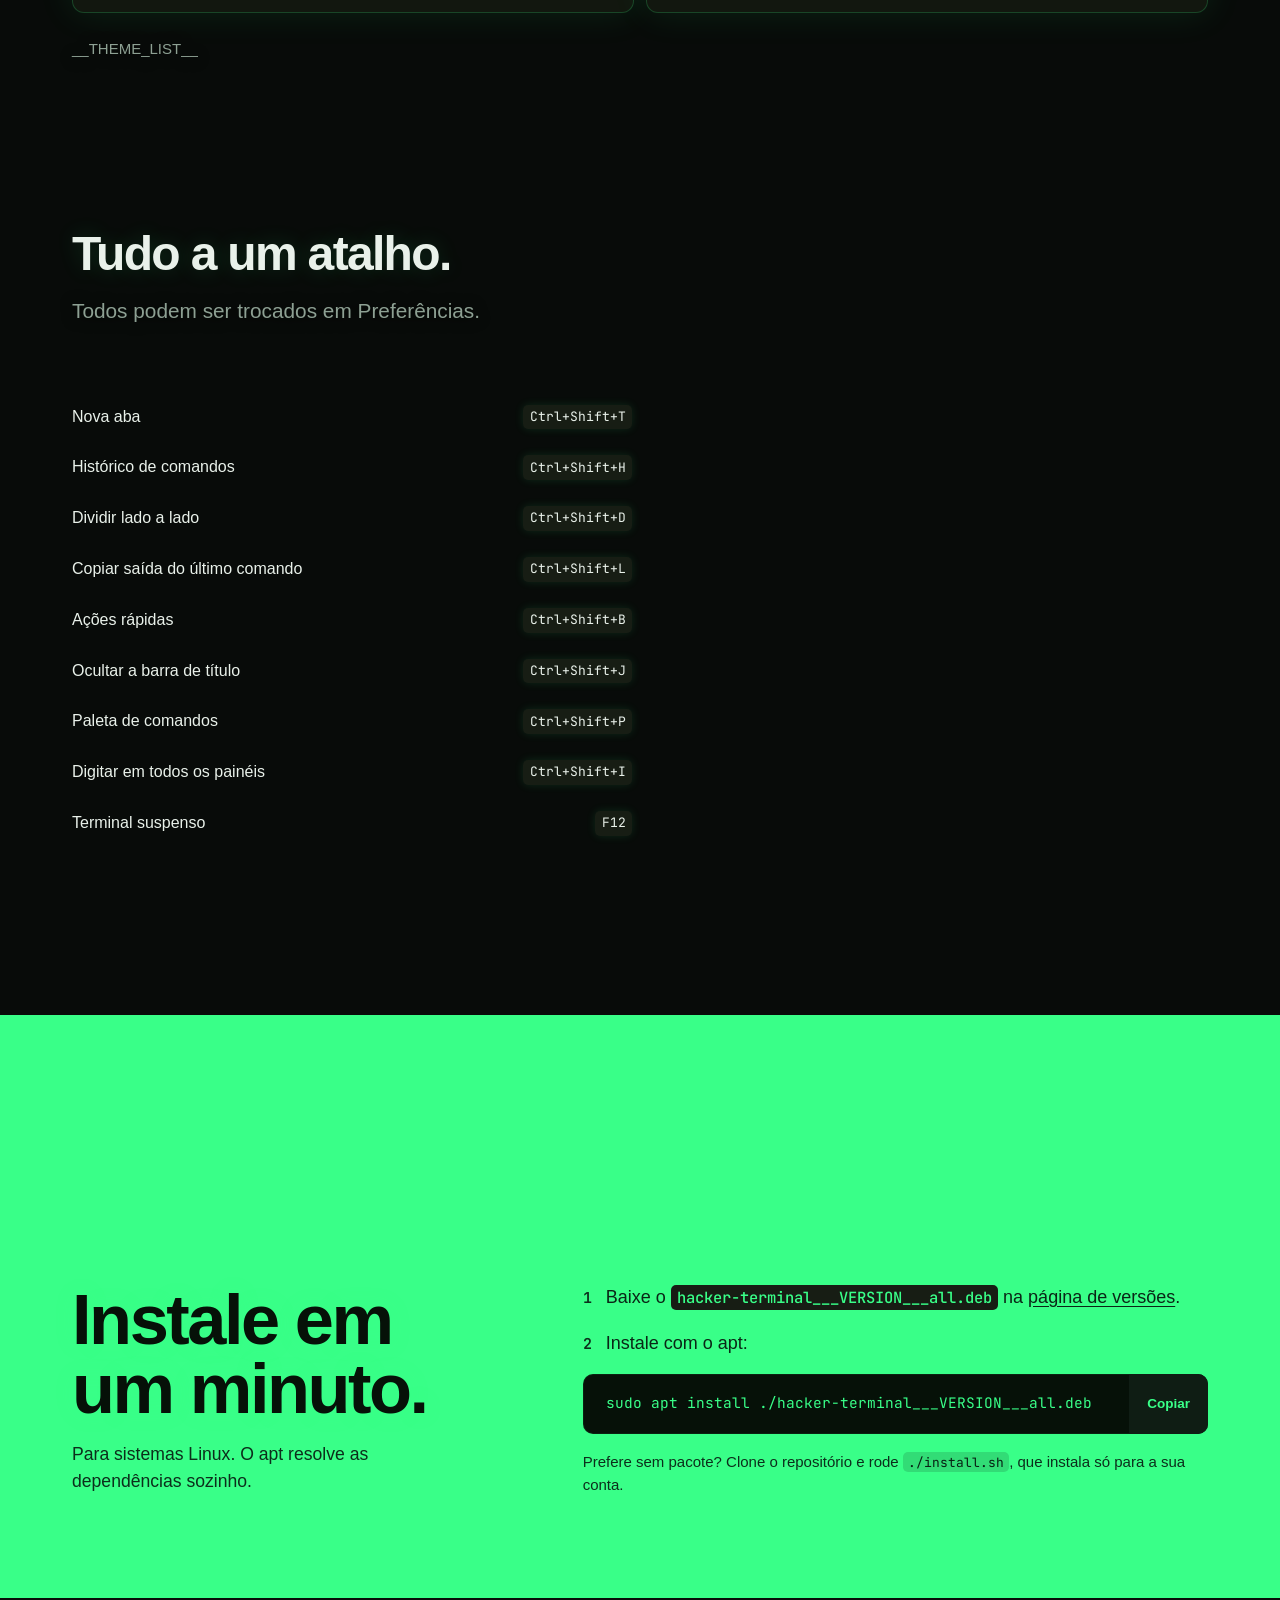
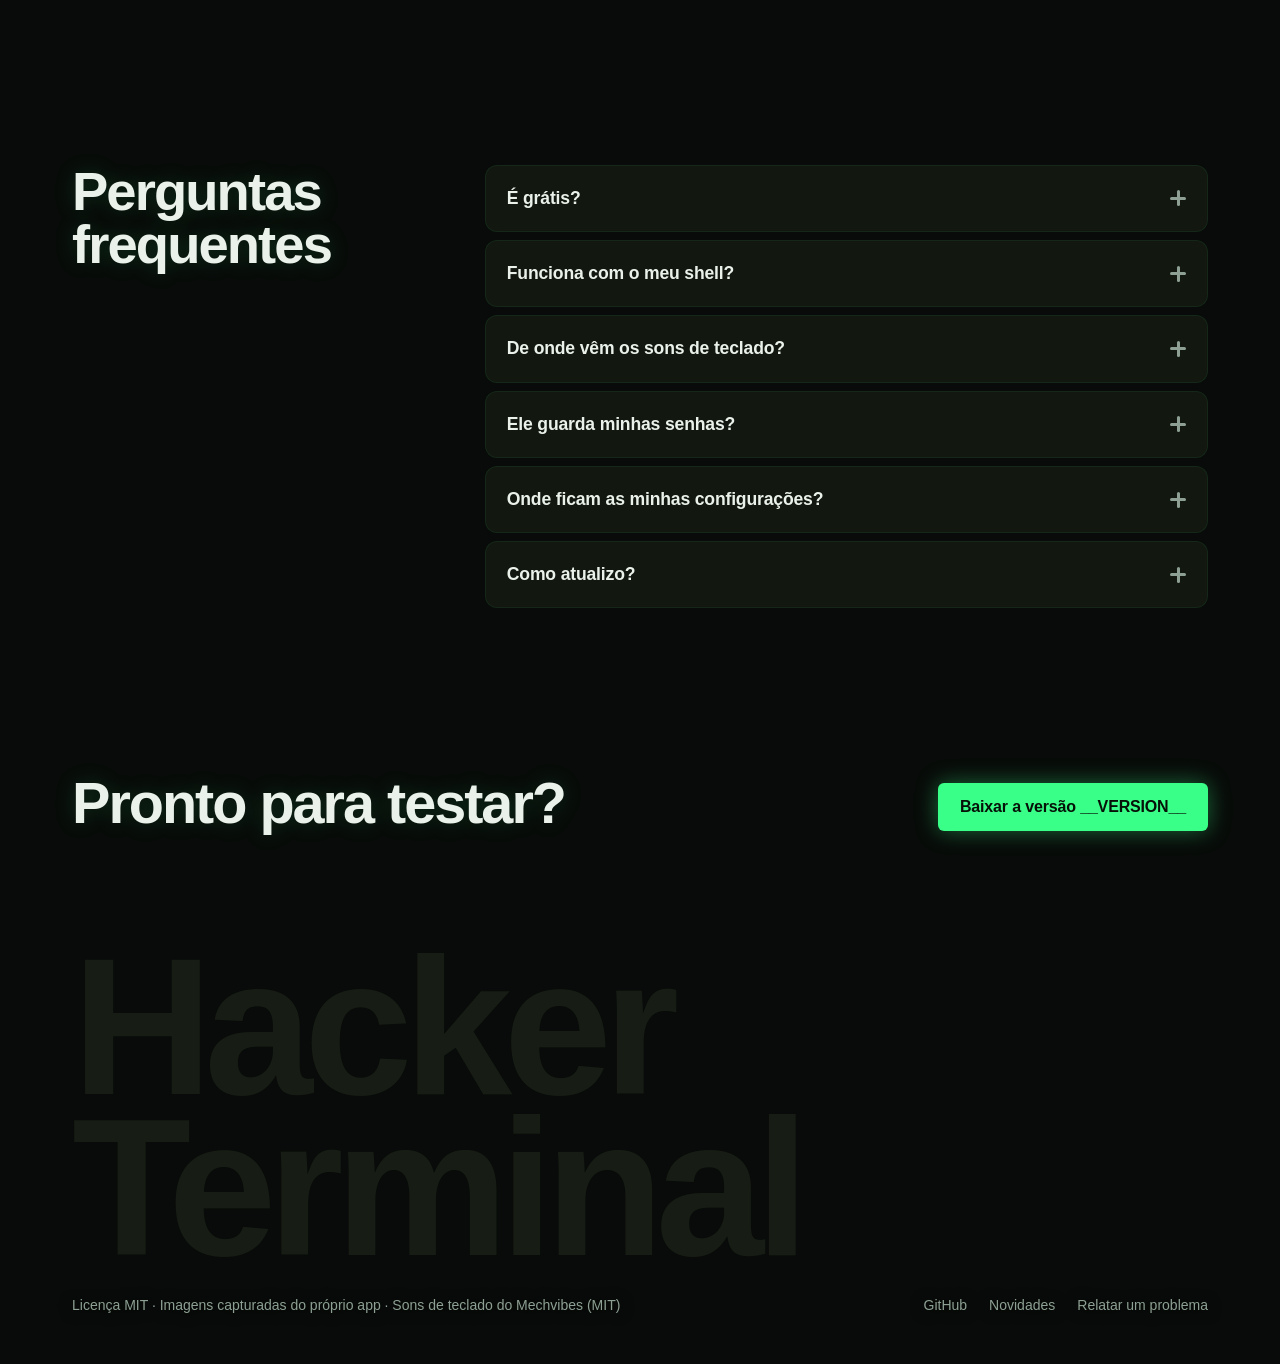
==== commit 9faa5e76: "Site: show the speech-to-text feature Co-Authored-By: Claude Opus 4.8 <noreply@anthropic.com>" ====
--- a/packaging/site/index.template.html
+++ b/packaging/site/index.template.html
@@ -441,6 +441,18 @@
             <span class="g">GPU 300 MHz</span>
           </div>
         </article>
+        <article class="cell reveal">
+          <div class="txt">
+            <h3>Fala para texto</h3>
+            <p>O botão <span aria-hidden="true">🎤</span> abre um diálogo que transcreve com o Whisper <b>local</b>: grava 10&nbsp;s do microfone ou abre um áudio, mostra o texto e copia. Dependências opcionais; nada sai da máquina.</p>
+          </div>
+          <div class="frag term" data-ui aria-label="Diálogo de fala para texto transcrevendo um comando">
+            <p class="dim">🎤 fala para texto · whisper local</p>
+            <p class="dim">gravando 10 s…</p>
+            <p class="mk">nmap -sV -p- 10.10.13.37</p>
+            <p class="dim">transcrito · copiar</p>
+          </div>
+        </article>
         <article class="cell reveal flip">
           <div class="txt">
             <h3>Até 4 painéis por aba</h3>
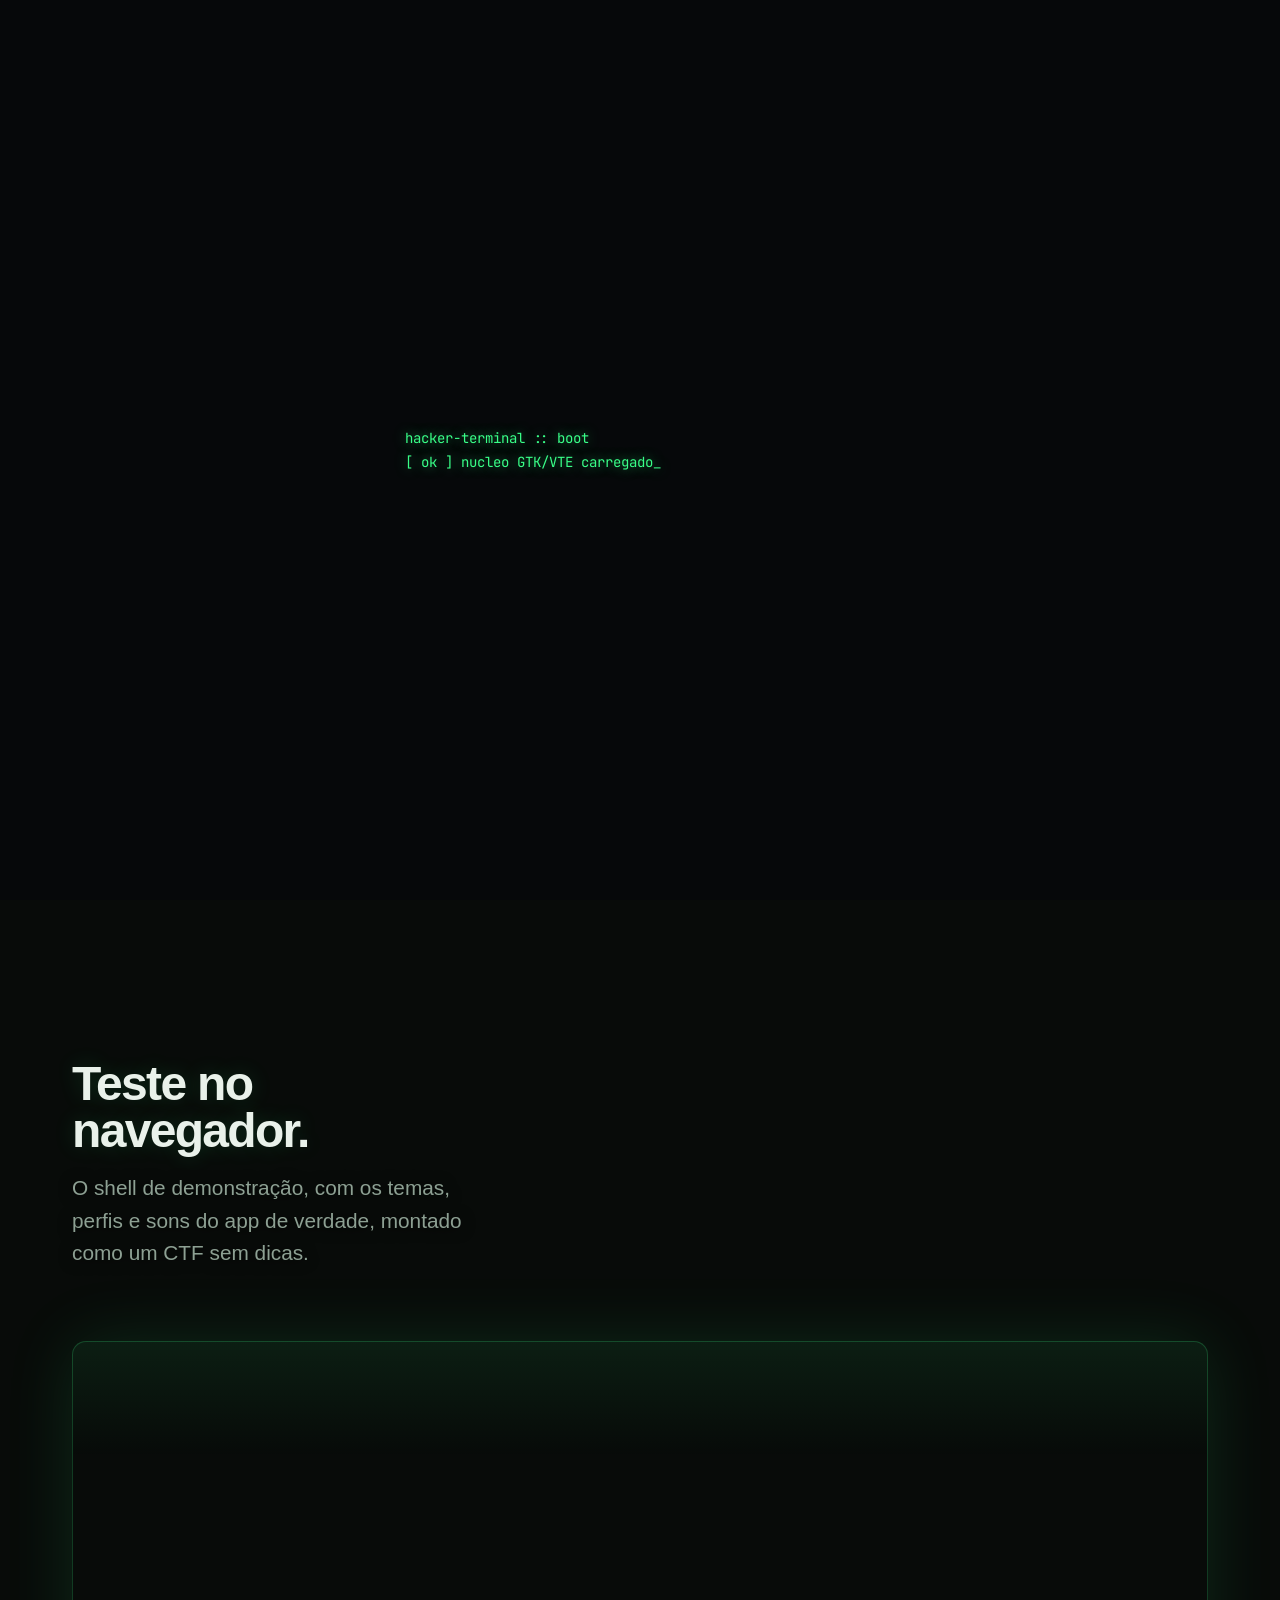
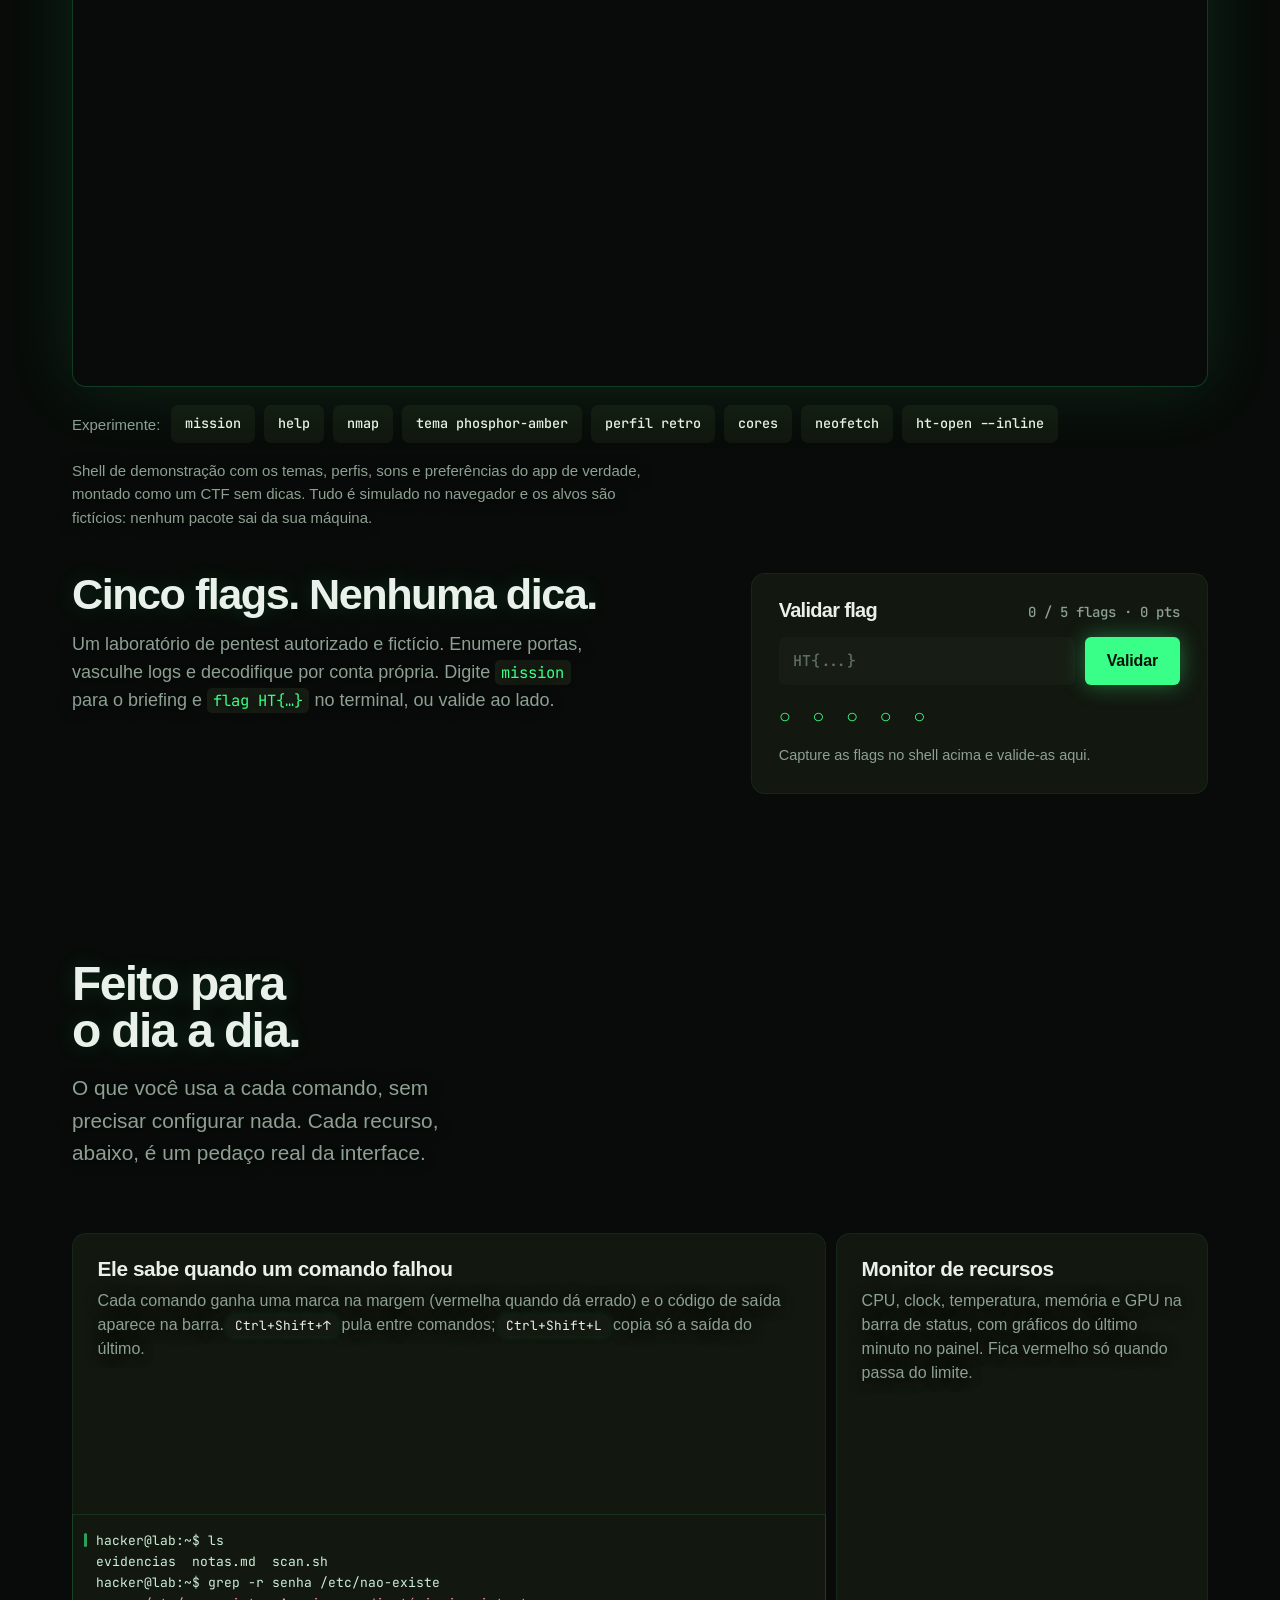
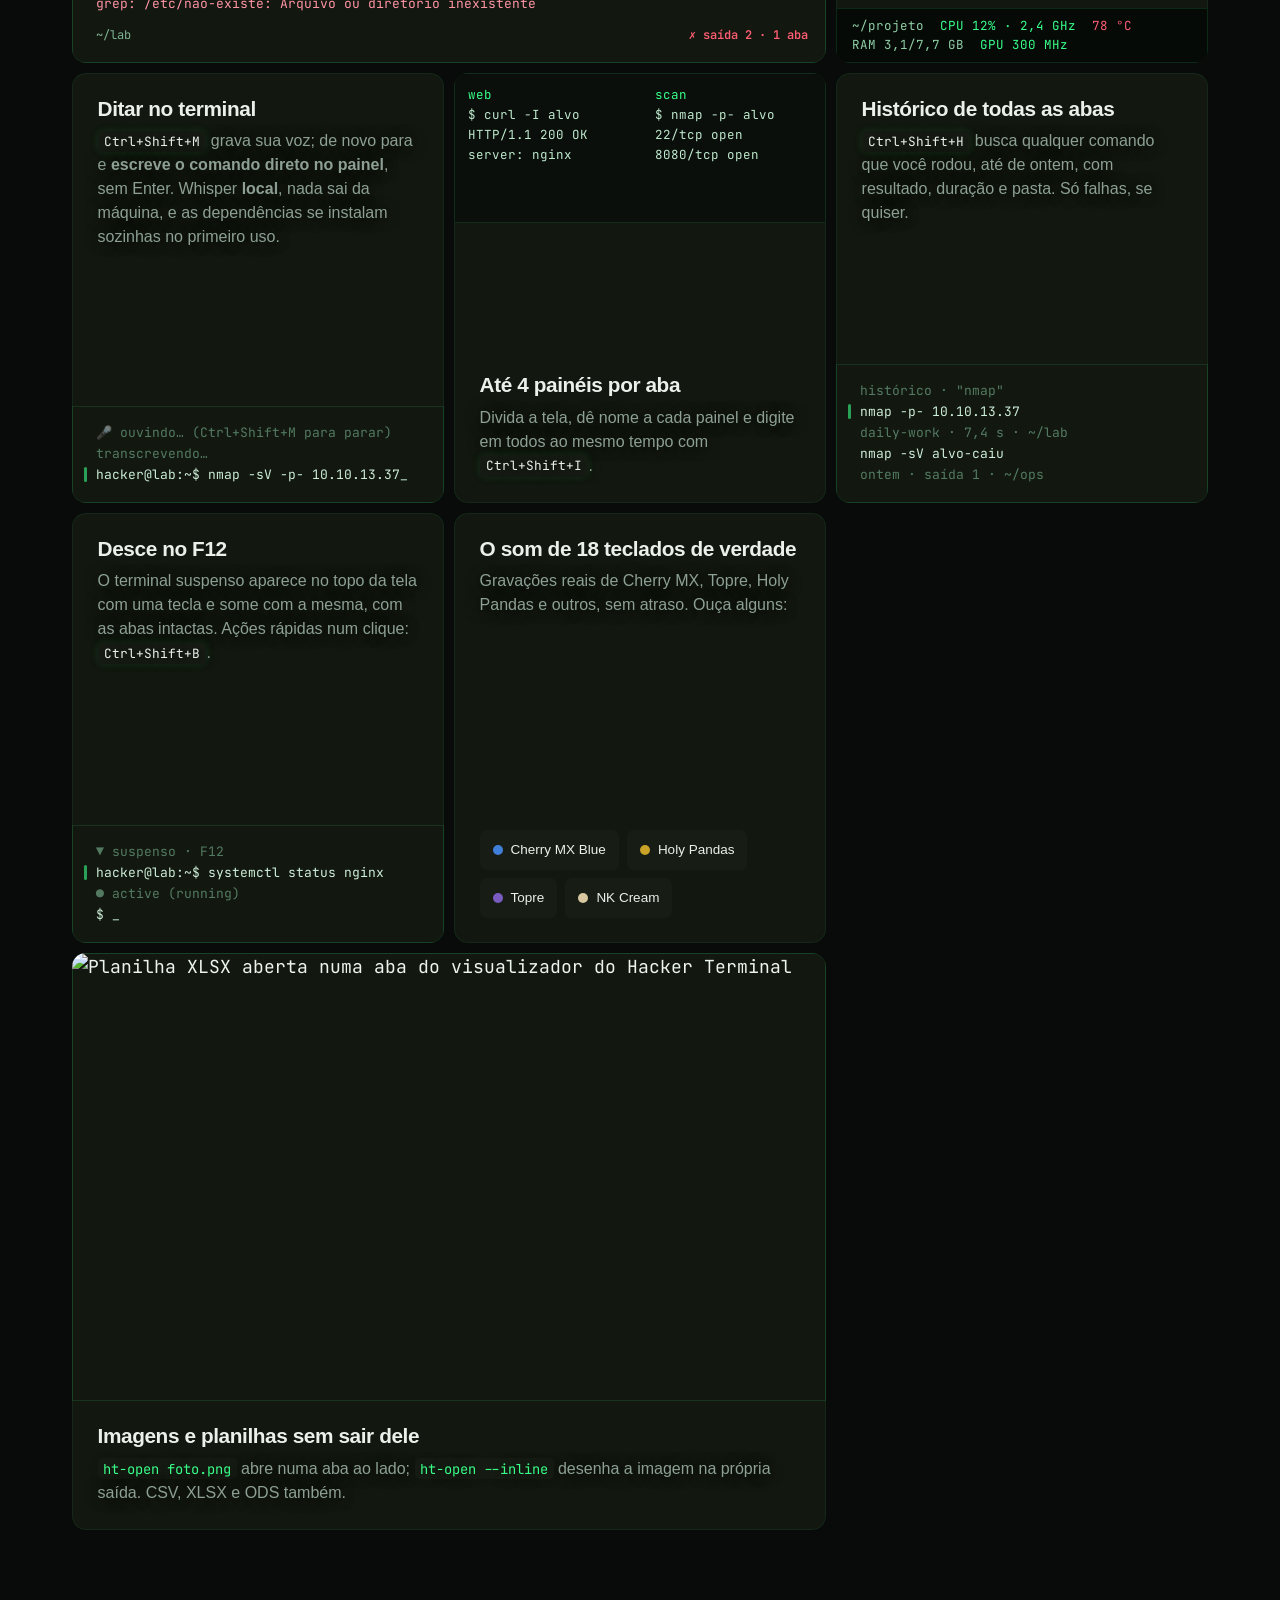
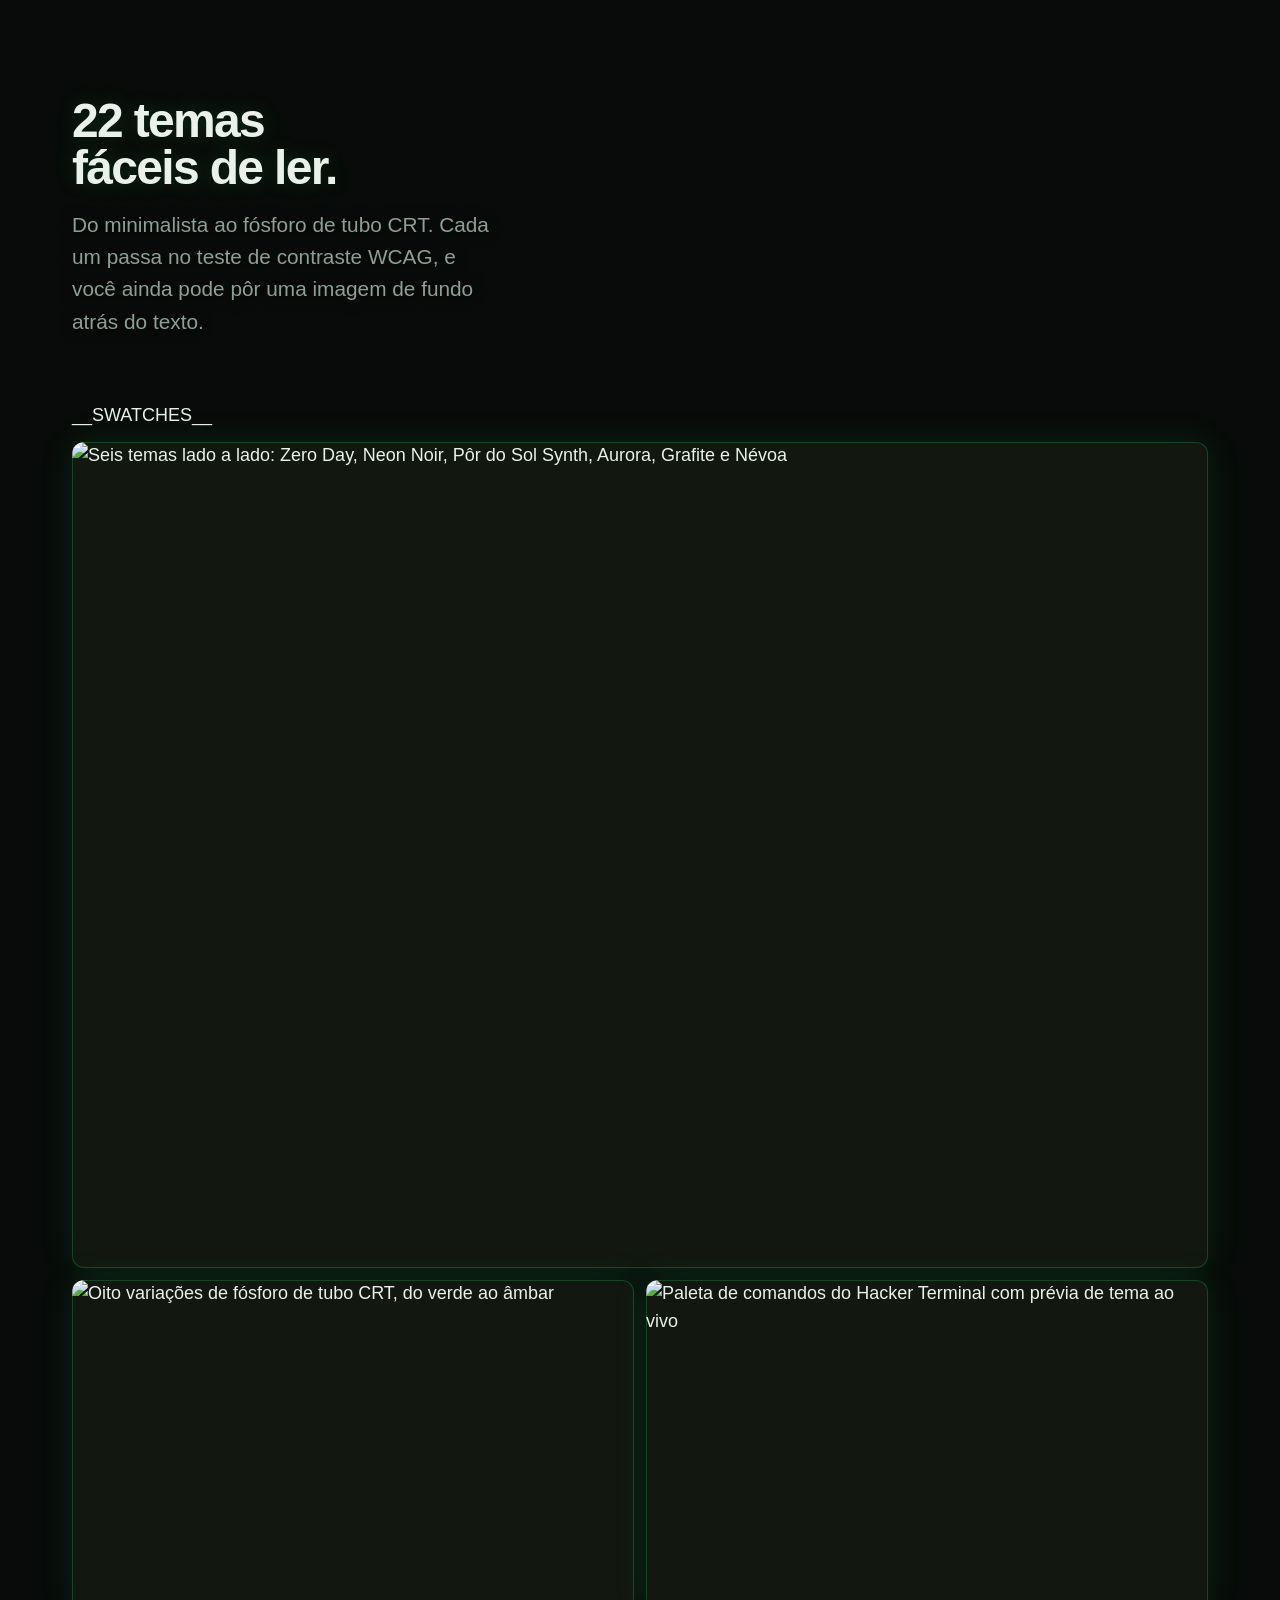
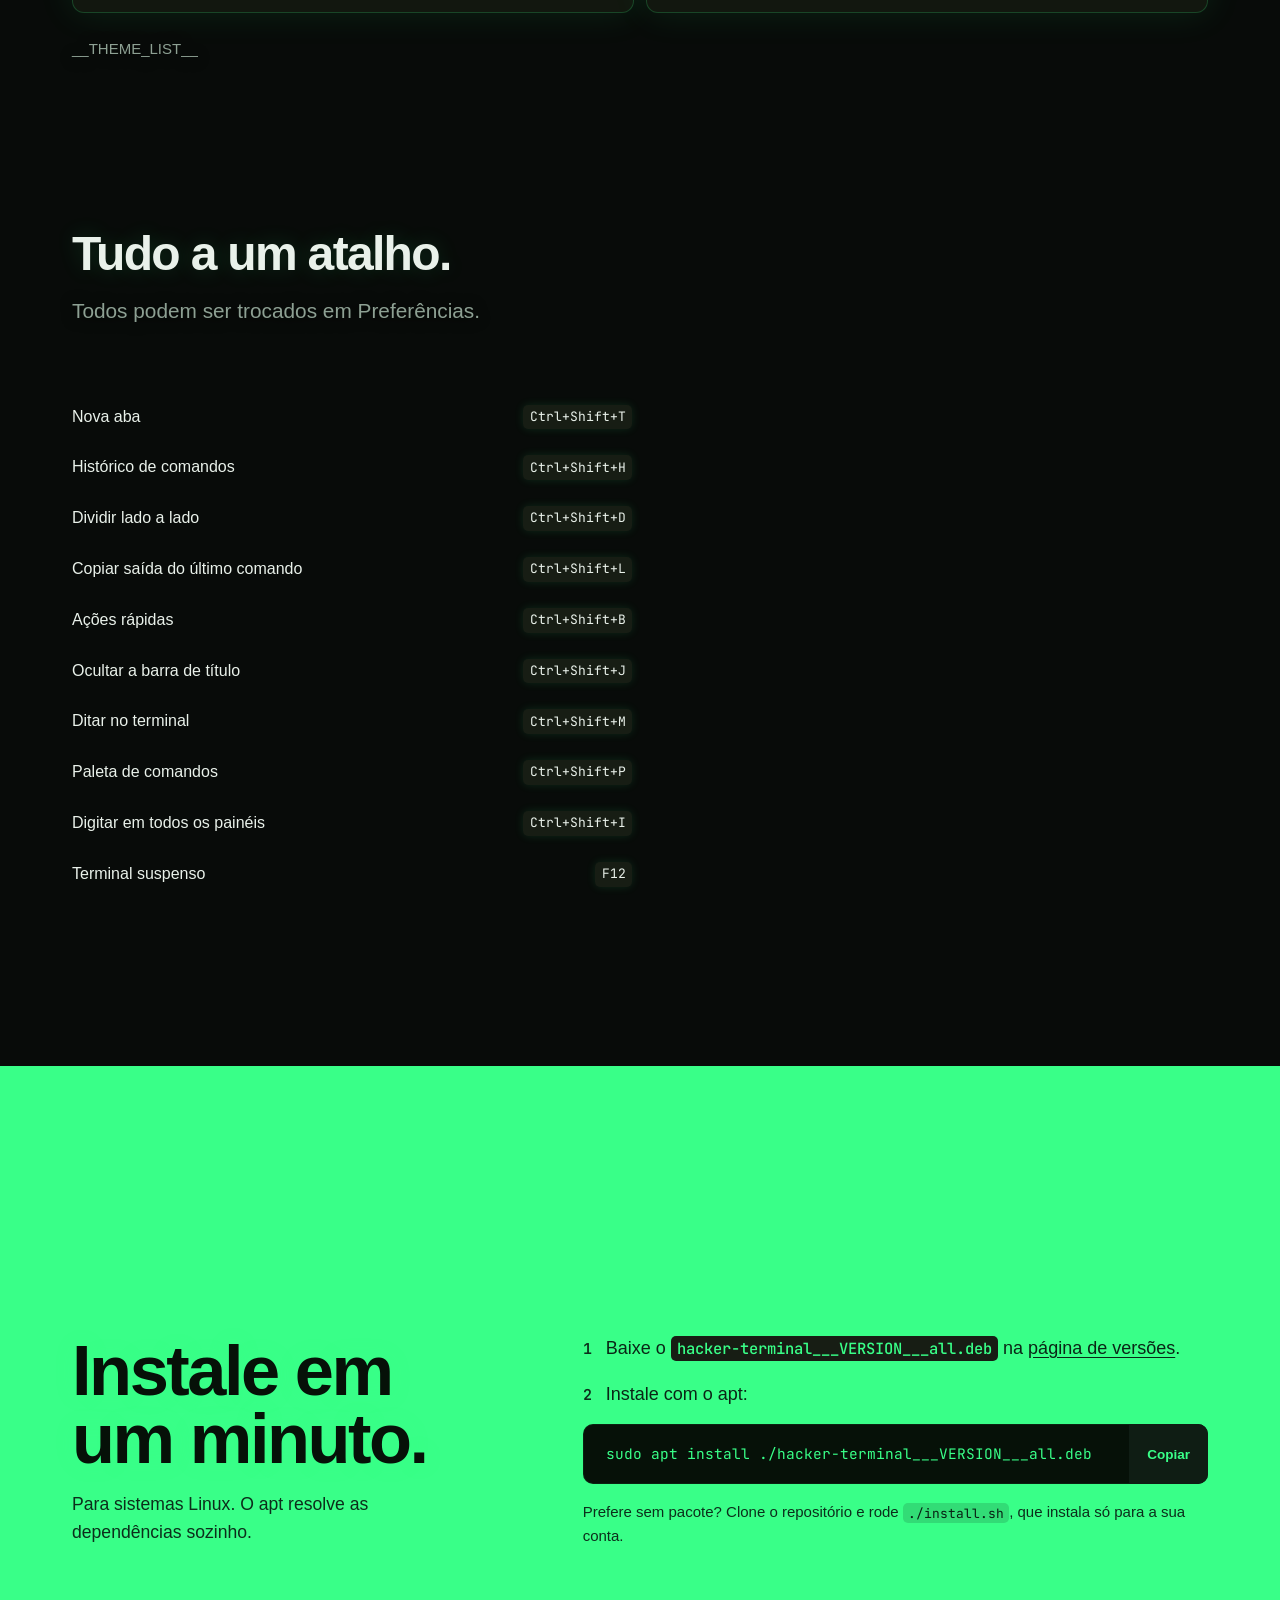
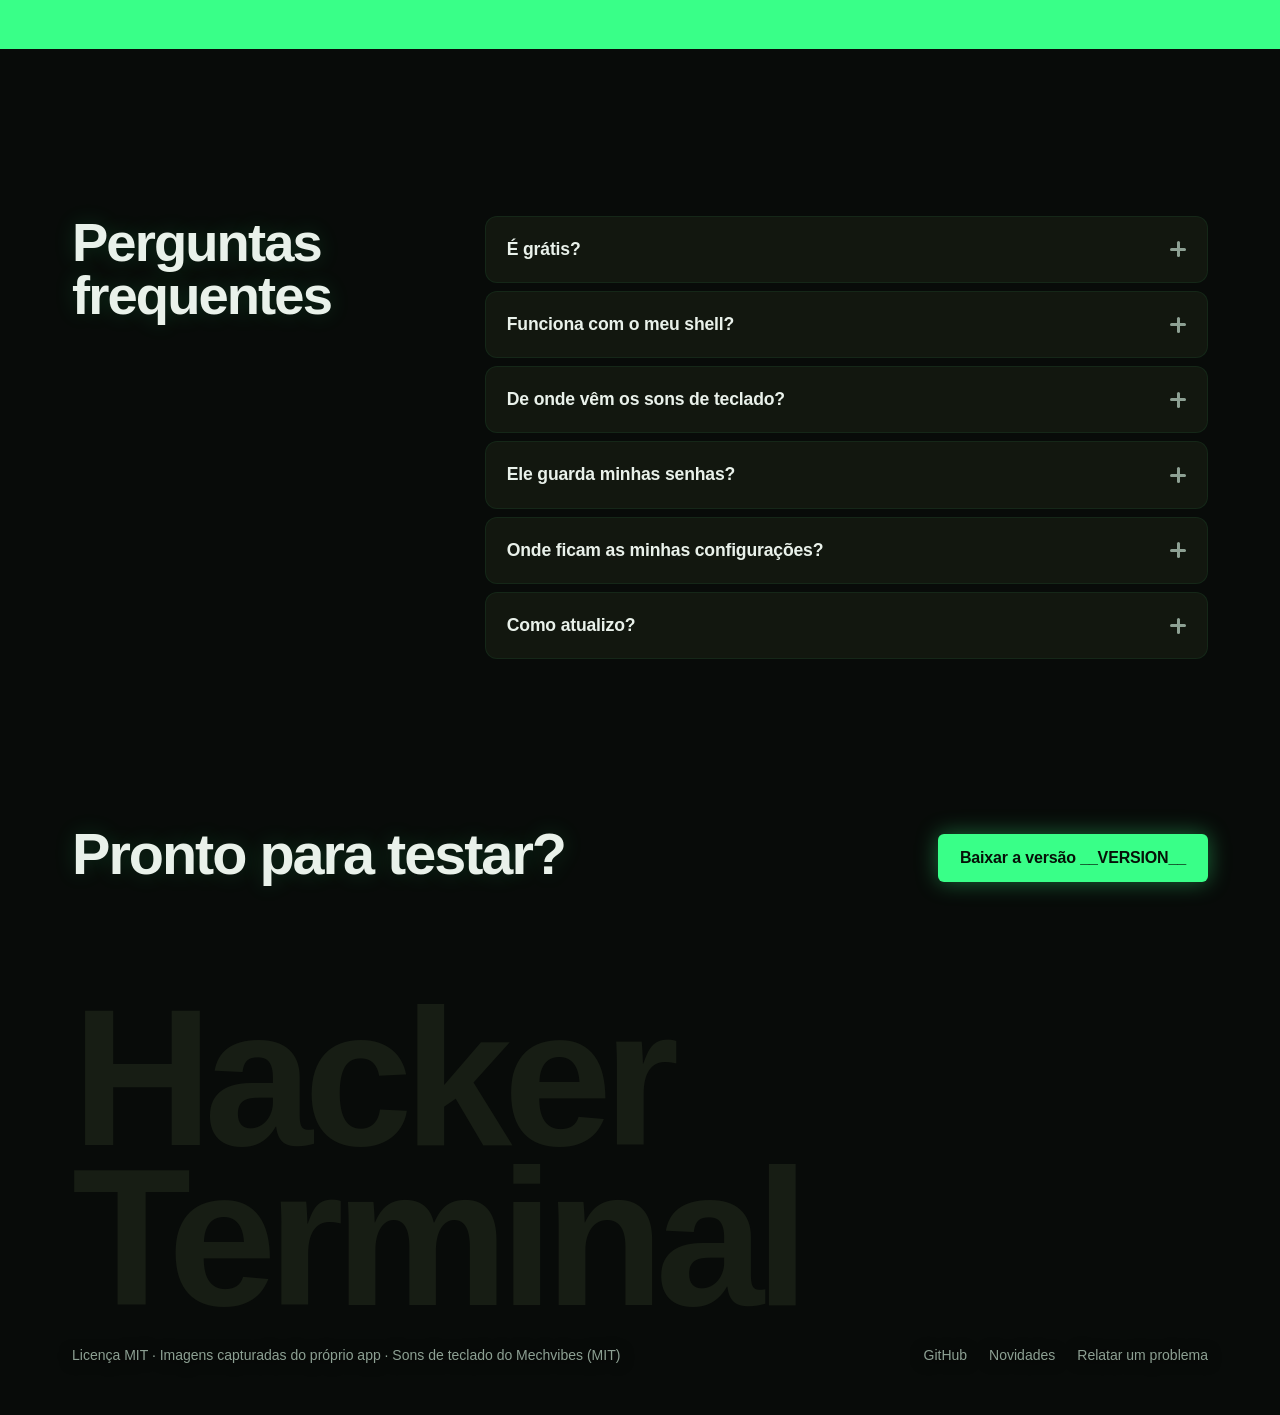
==== commit 4c5fed73: "Speech: dictate into the terminal with a shortcut, no dialog The 🎤 feature is now a toggle (Ctrl+Shi" ====
--- a/packaging/site/index.template.html
+++ b/packaging/site/index.template.html
@@ -443,14 +443,13 @@
         </article>
         <article class="cell reveal">
           <div class="txt">
-            <h3>Fala para texto</h3>
-            <p>O botão <span aria-hidden="true">🎤</span> abre um diálogo que transcreve com o Whisper <b>local</b>: grava 10&nbsp;s do microfone ou abre um áudio, mostra o texto e copia. Dependências opcionais; nada sai da máquina.</p>
-          </div>
-          <div class="frag term" data-ui aria-label="Diálogo de fala para texto transcrevendo um comando">
-            <p class="dim">🎤 fala para texto · whisper local</p>
-            <p class="dim">gravando 10 s…</p>
-            <p class="mk">nmap -sV -p- 10.10.13.37</p>
-            <p class="dim">transcrito · copiar</p>
+            <h3>Ditar no terminal</h3>
+            <p><kbd>Ctrl+Shift+M</kbd> grava sua voz; de novo para e <b>escreve o comando direto no painel</b>, sem Enter. Whisper <b>local</b>, nada sai da máquina, e as dependências se instalam sozinhas no primeiro uso.</p>
+          </div>
+          <div class="frag term" data-ui aria-label="Ditado escrevendo um comando no terminal">
+            <p class="dim">🎤 ouvindo… (Ctrl+Shift+M para parar)</p>
+            <p class="dim">transcrevendo…</p>
+            <p class="mk">hacker@lab:~$ nmap -sV -p- 10.10.13.37_</p>
           </div>
         </article>
         <article class="cell reveal flip">
@@ -542,6 +541,7 @@
         <div class="row"><span>Copiar saída do último comando</span><kbd>Ctrl+Shift+L</kbd></div>
         <div class="row"><span>Ações rápidas</span><kbd>Ctrl+Shift+B</kbd></div>
         <div class="row"><span>Ocultar a barra de título</span><kbd>Ctrl+Shift+J</kbd></div>
+        <div class="row"><span>Ditar no terminal</span><kbd>Ctrl+Shift+M</kbd></div>
         <div class="row"><span>Paleta de comandos</span><kbd>Ctrl+Shift+P</kbd></div>
         <div class="row"><span>Digitar em todos os painéis</span><kbd>Ctrl+Shift+I</kbd></div>
         <div class="row"><span>Terminal suspenso</span><kbd>F12</kbd></div>
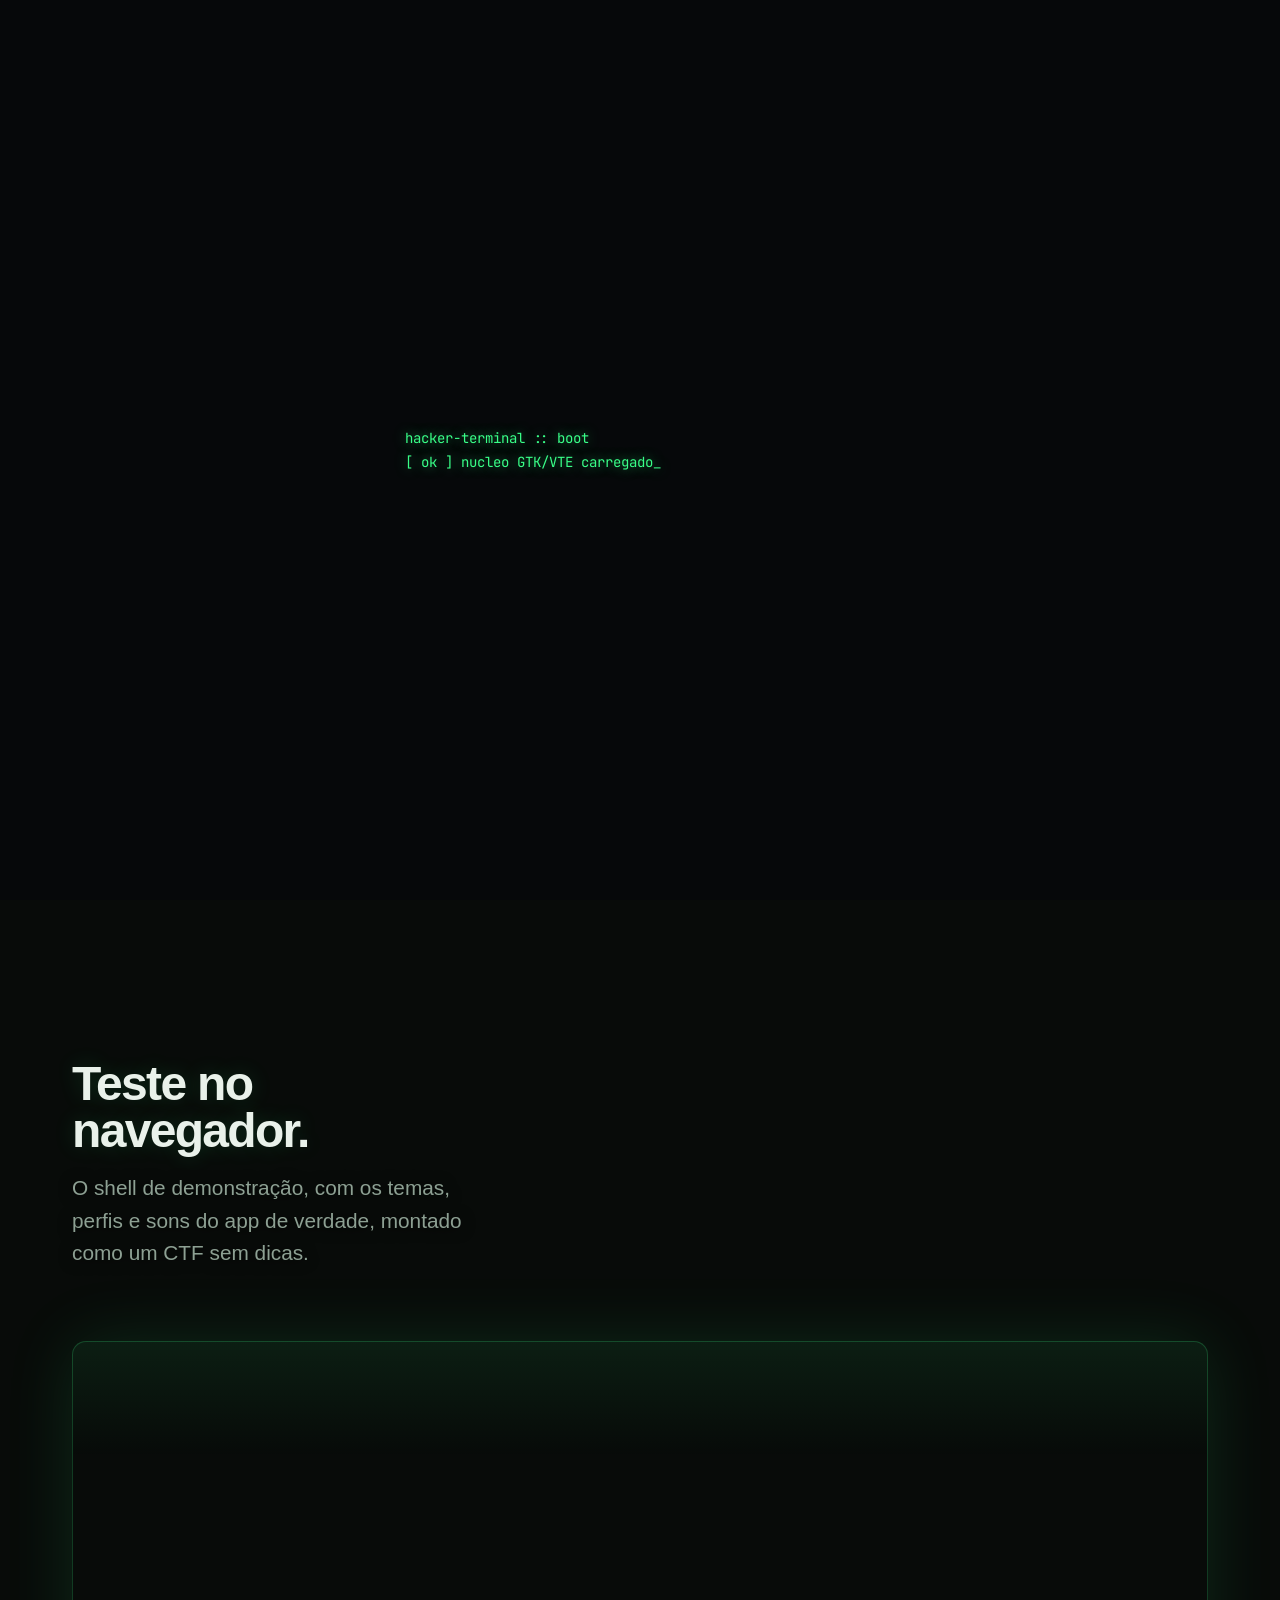
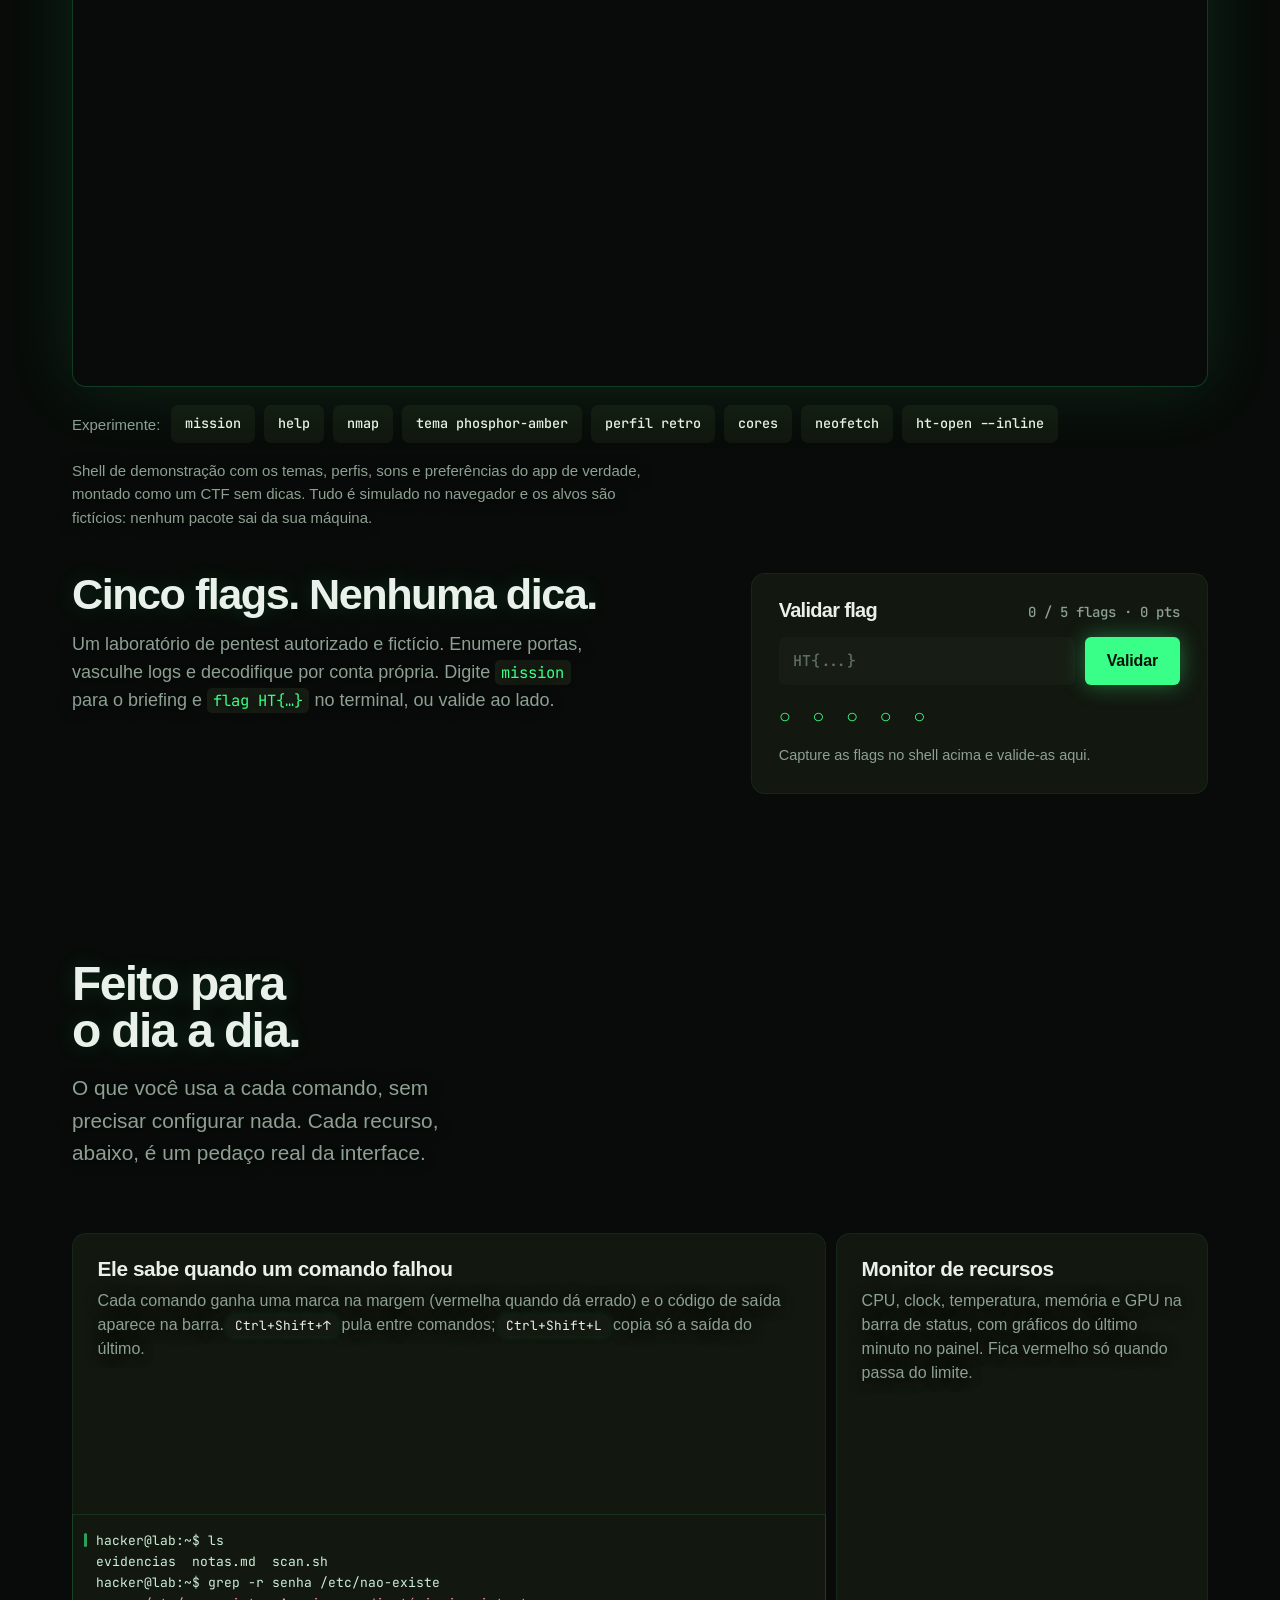
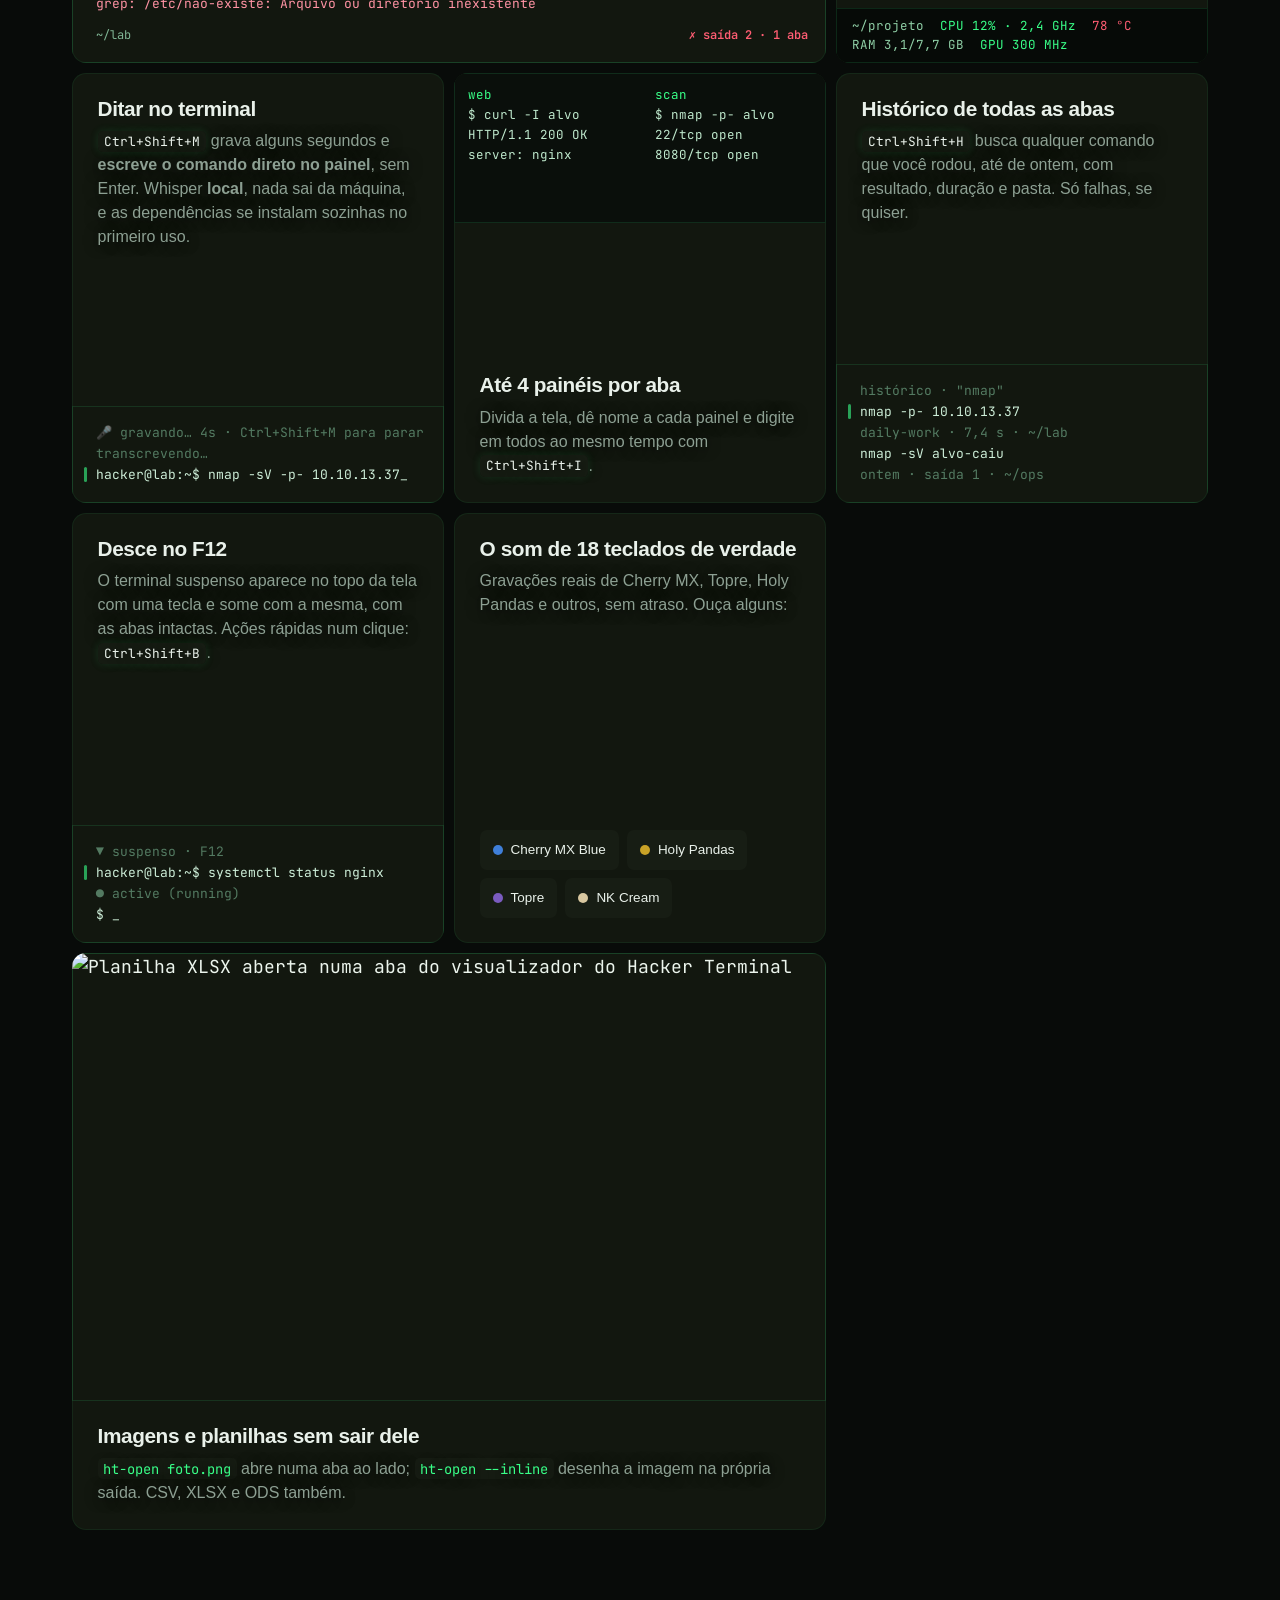
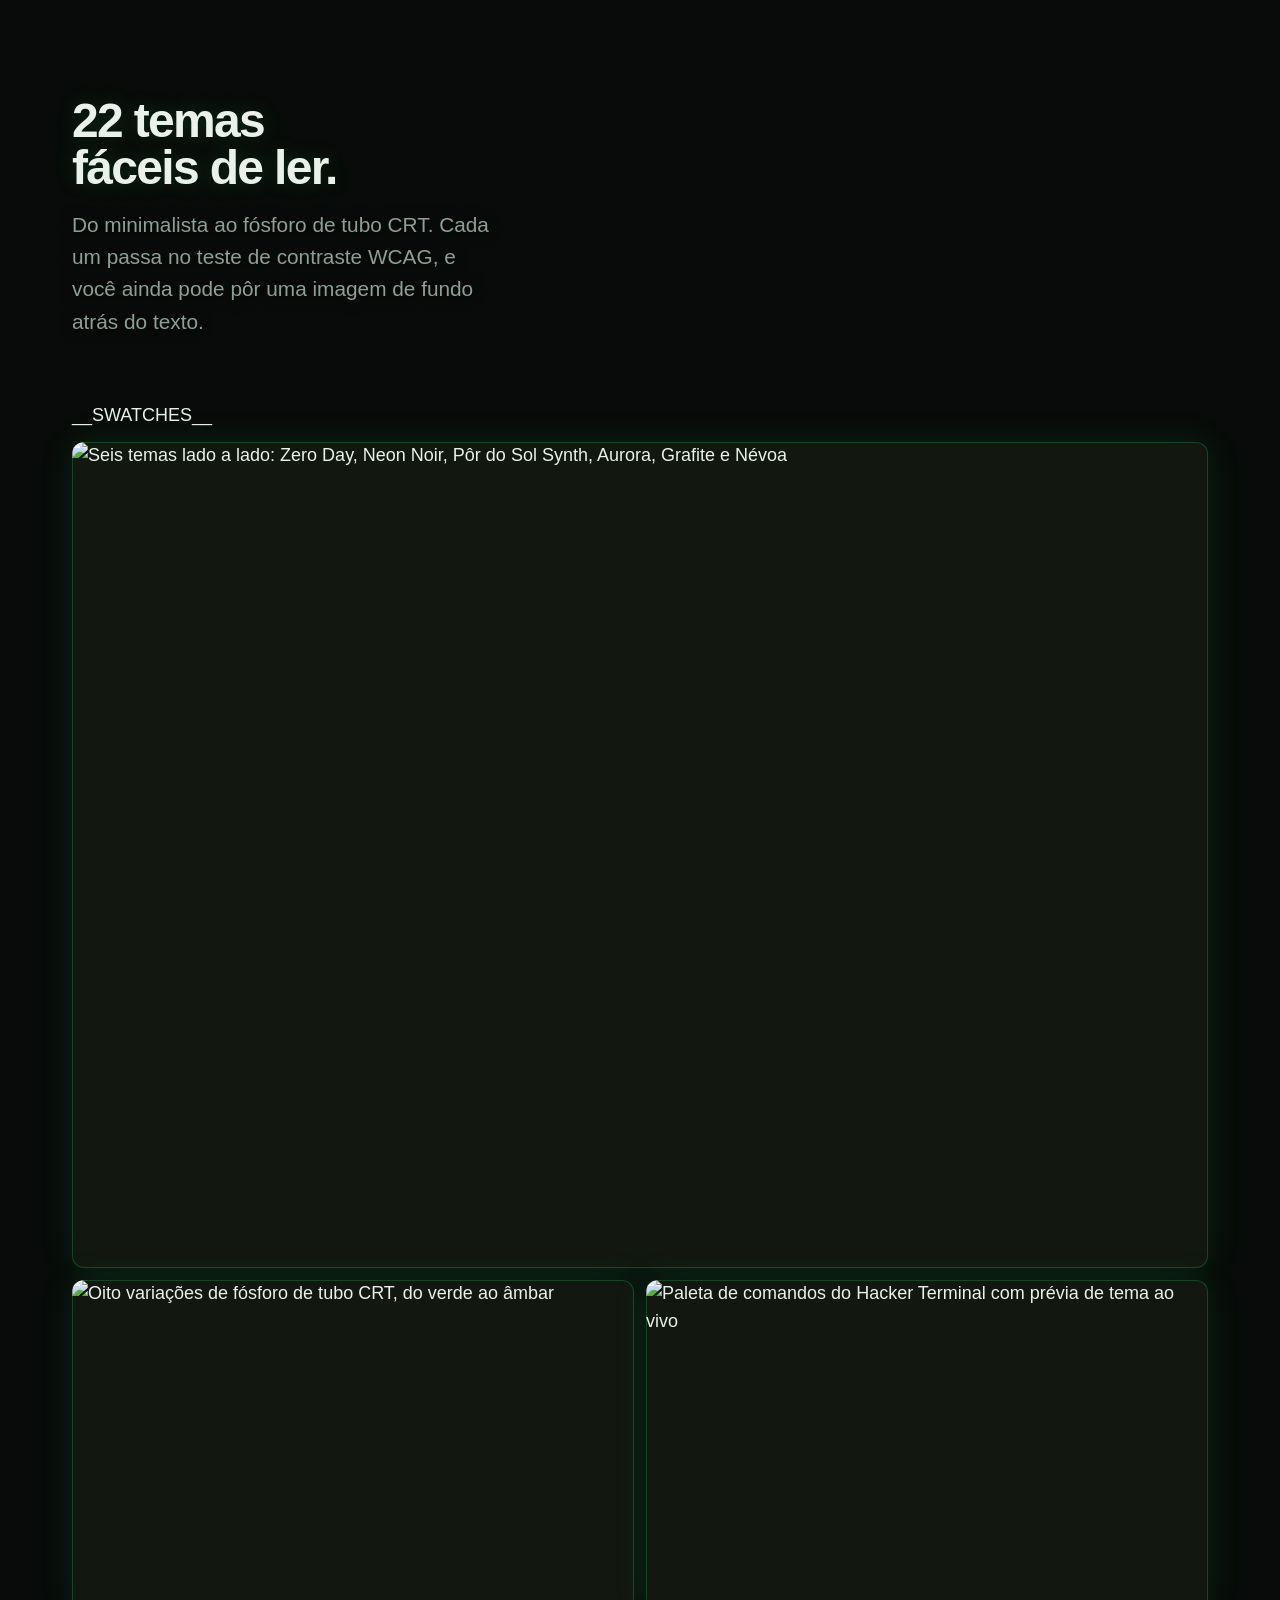
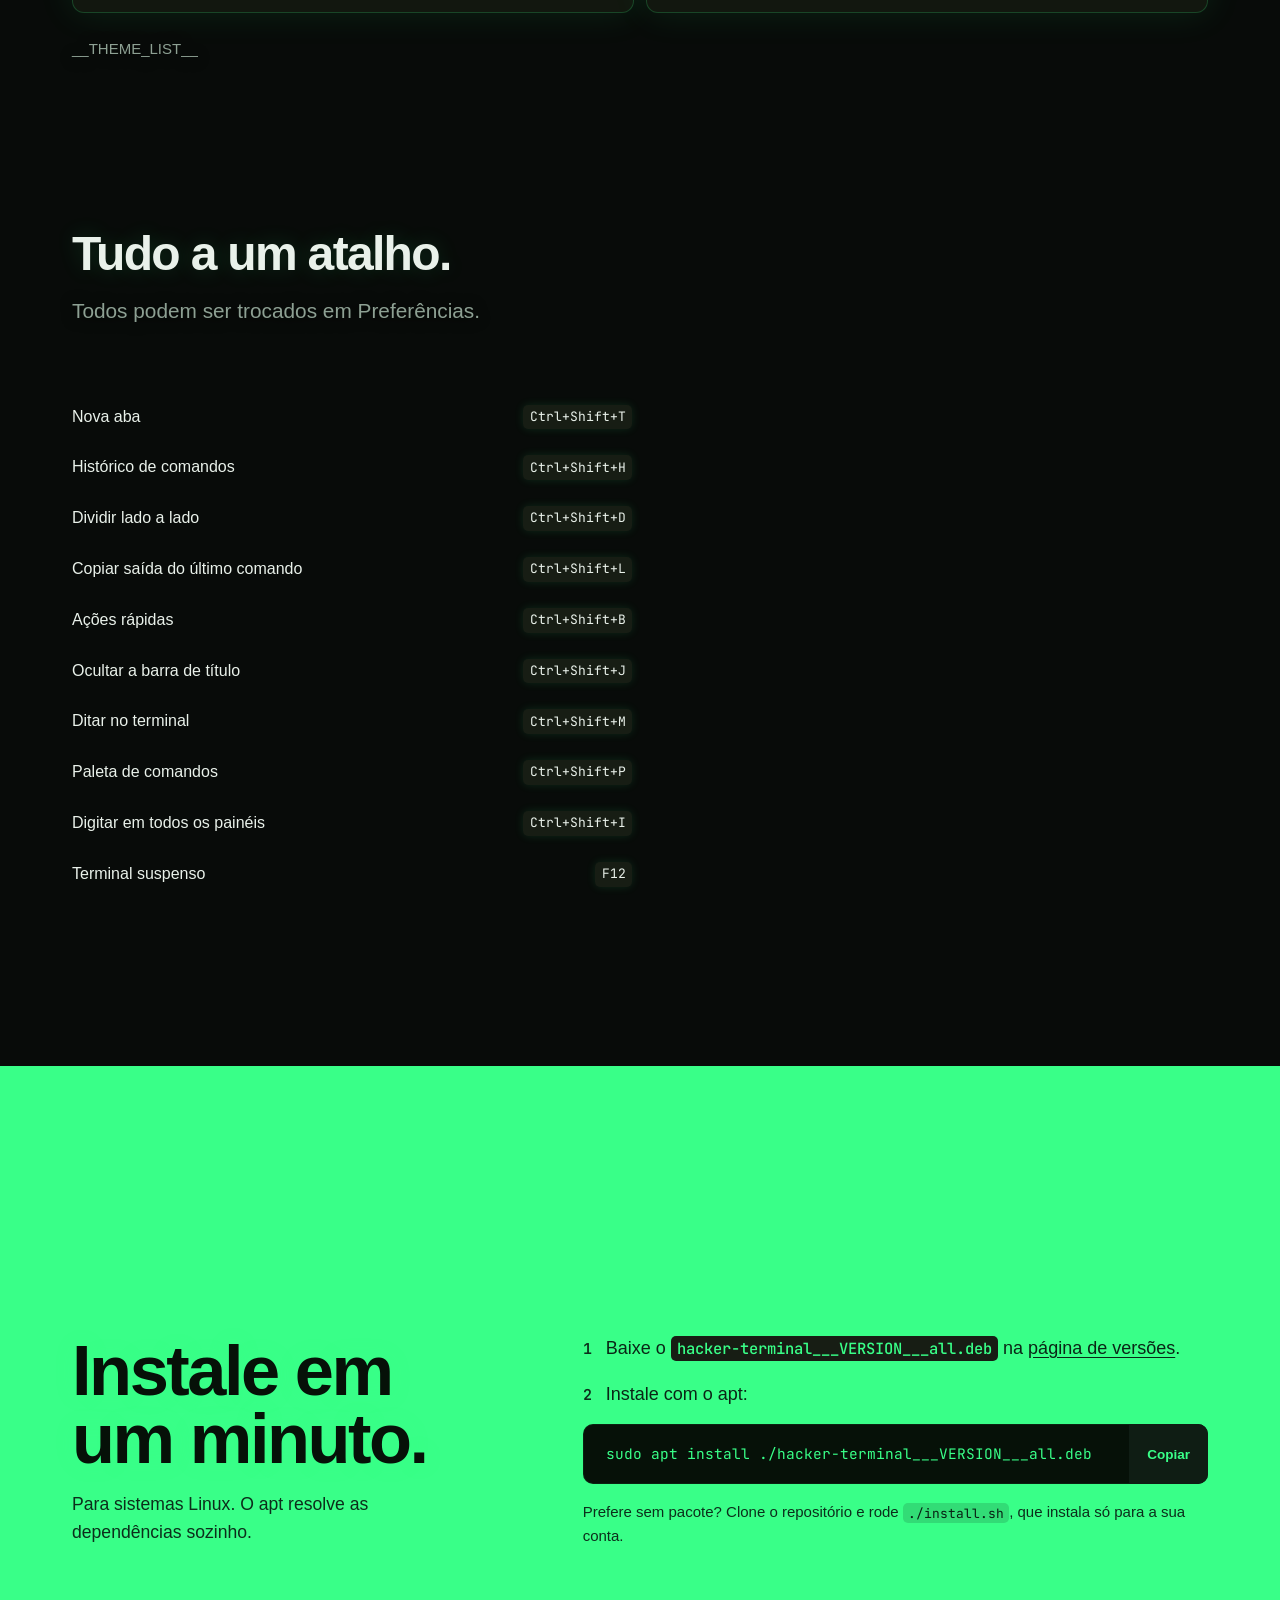
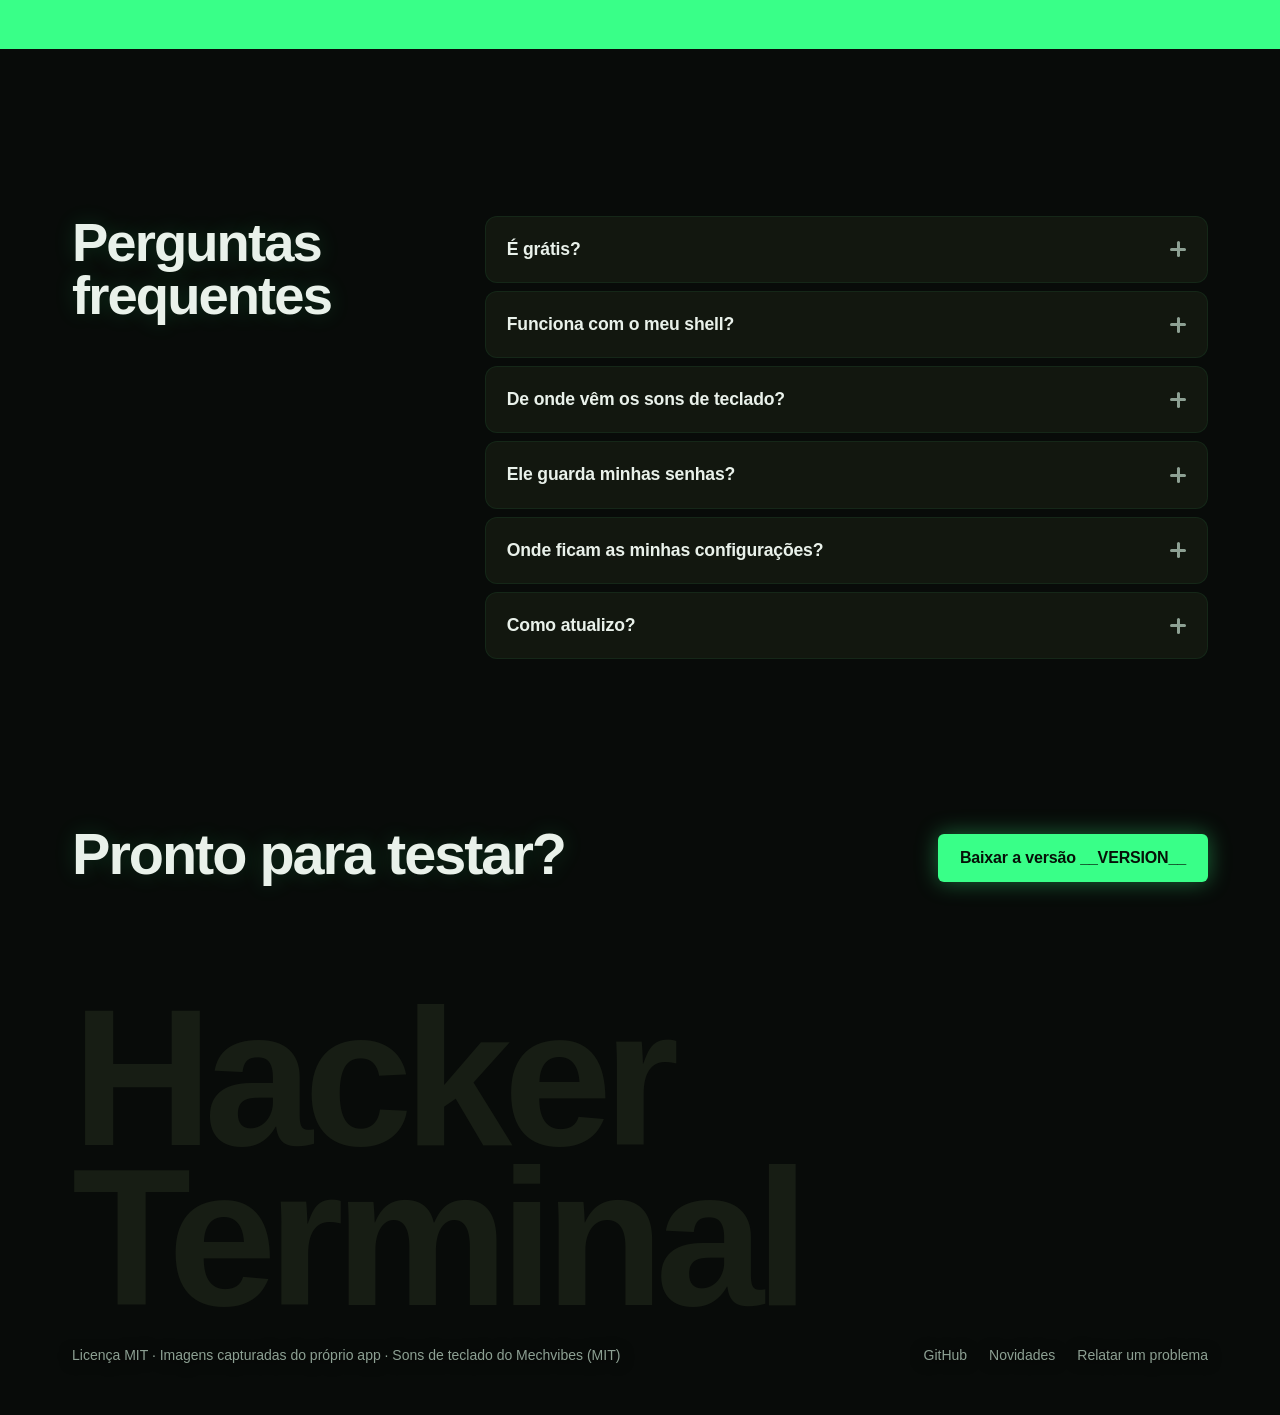
==== commit 900485bf: "Speech: don't freeze the UI, record a few seconds, decode faster Dictation was unusable in practice:" ====
--- a/packaging/site/index.template.html
+++ b/packaging/site/index.template.html
@@ -444,10 +444,10 @@
         <article class="cell reveal">
           <div class="txt">
             <h3>Ditar no terminal</h3>
-            <p><kbd>Ctrl+Shift+M</kbd> grava sua voz; de novo para e <b>escreve o comando direto no painel</b>, sem Enter. Whisper <b>local</b>, nada sai da máquina, e as dependências se instalam sozinhas no primeiro uso.</p>
+            <p><kbd>Ctrl+Shift+M</kbd> grava alguns segundos e <b>escreve o comando direto no painel</b>, sem Enter. Whisper <b>local</b>, nada sai da máquina, e as dependências se instalam sozinhas no primeiro uso.</p>
           </div>
           <div class="frag term" data-ui aria-label="Ditado escrevendo um comando no terminal">
-            <p class="dim">🎤 ouvindo… (Ctrl+Shift+M para parar)</p>
+            <p class="dim">🎤 gravando… 4s · Ctrl+Shift+M para parar</p>
             <p class="dim">transcrevendo…</p>
             <p class="mk">hacker@lab:~$ nmap -sV -p- 10.10.13.37_</p>
           </div>
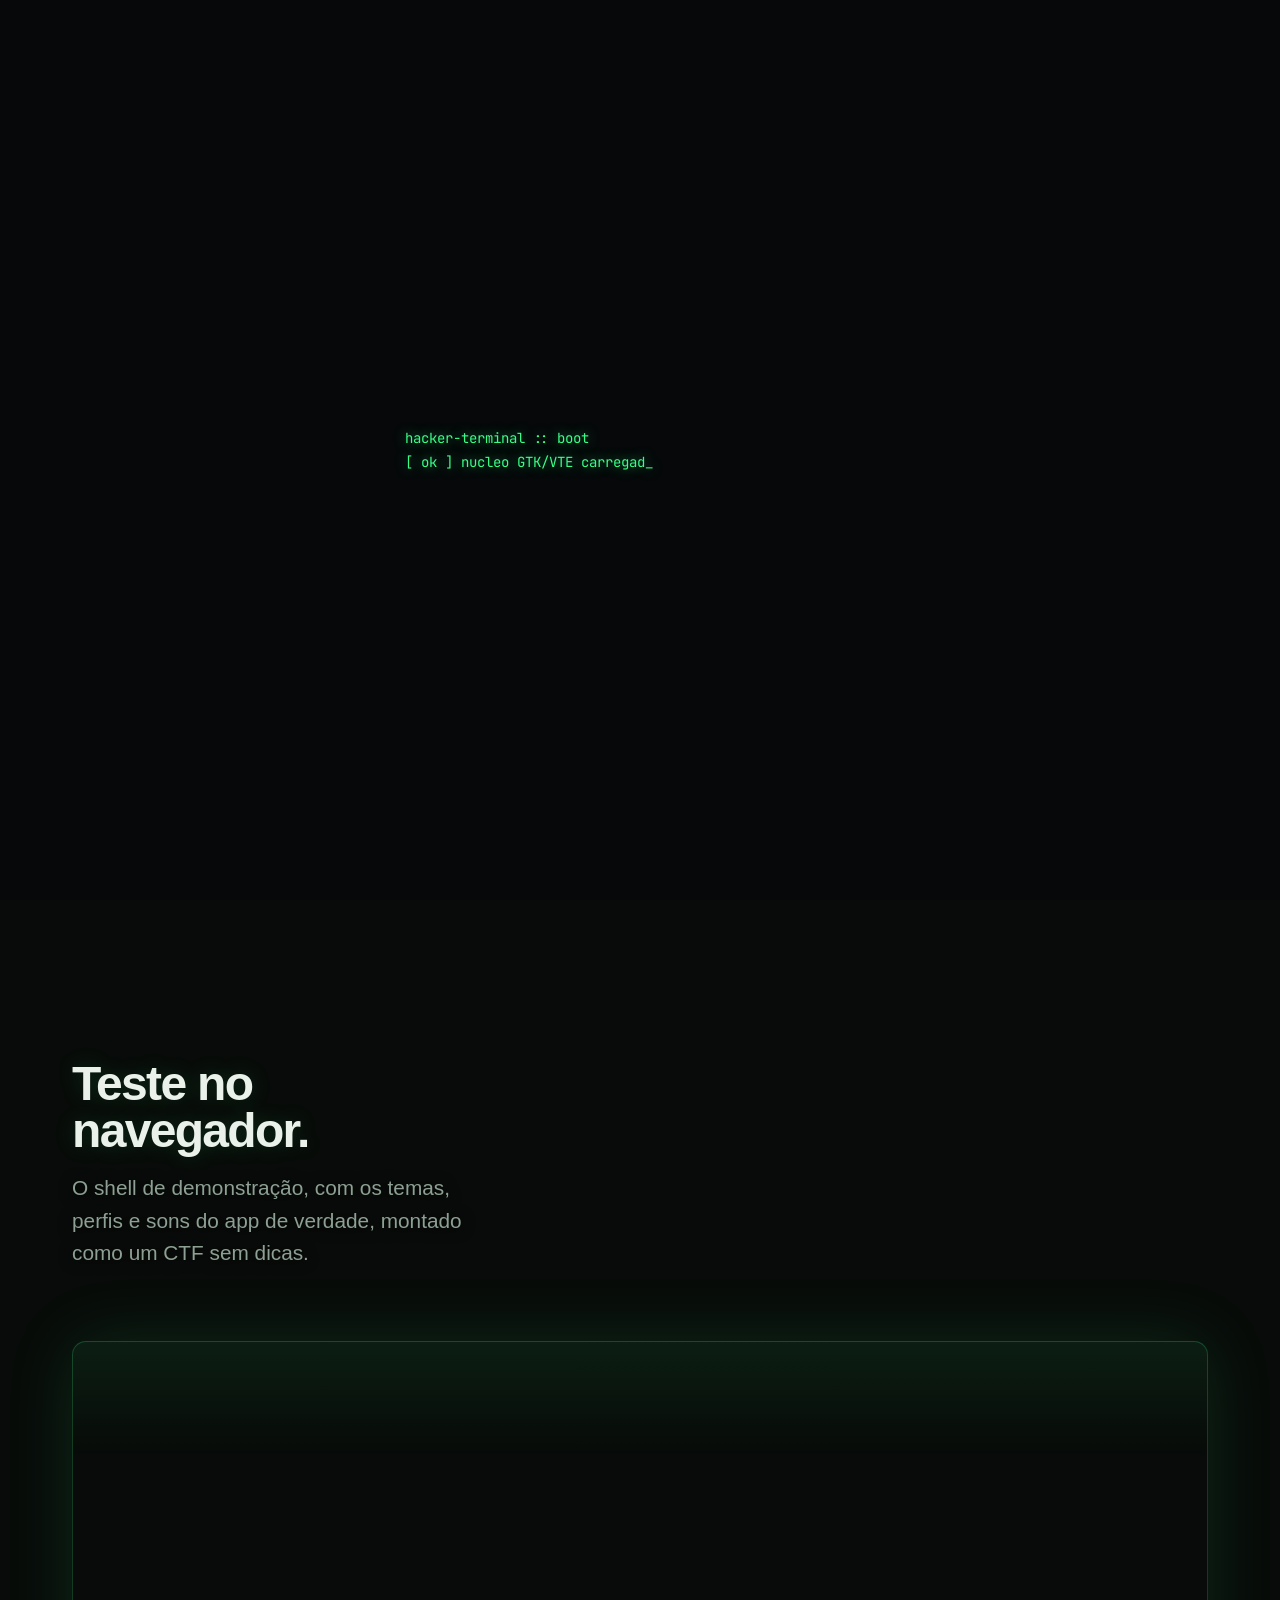
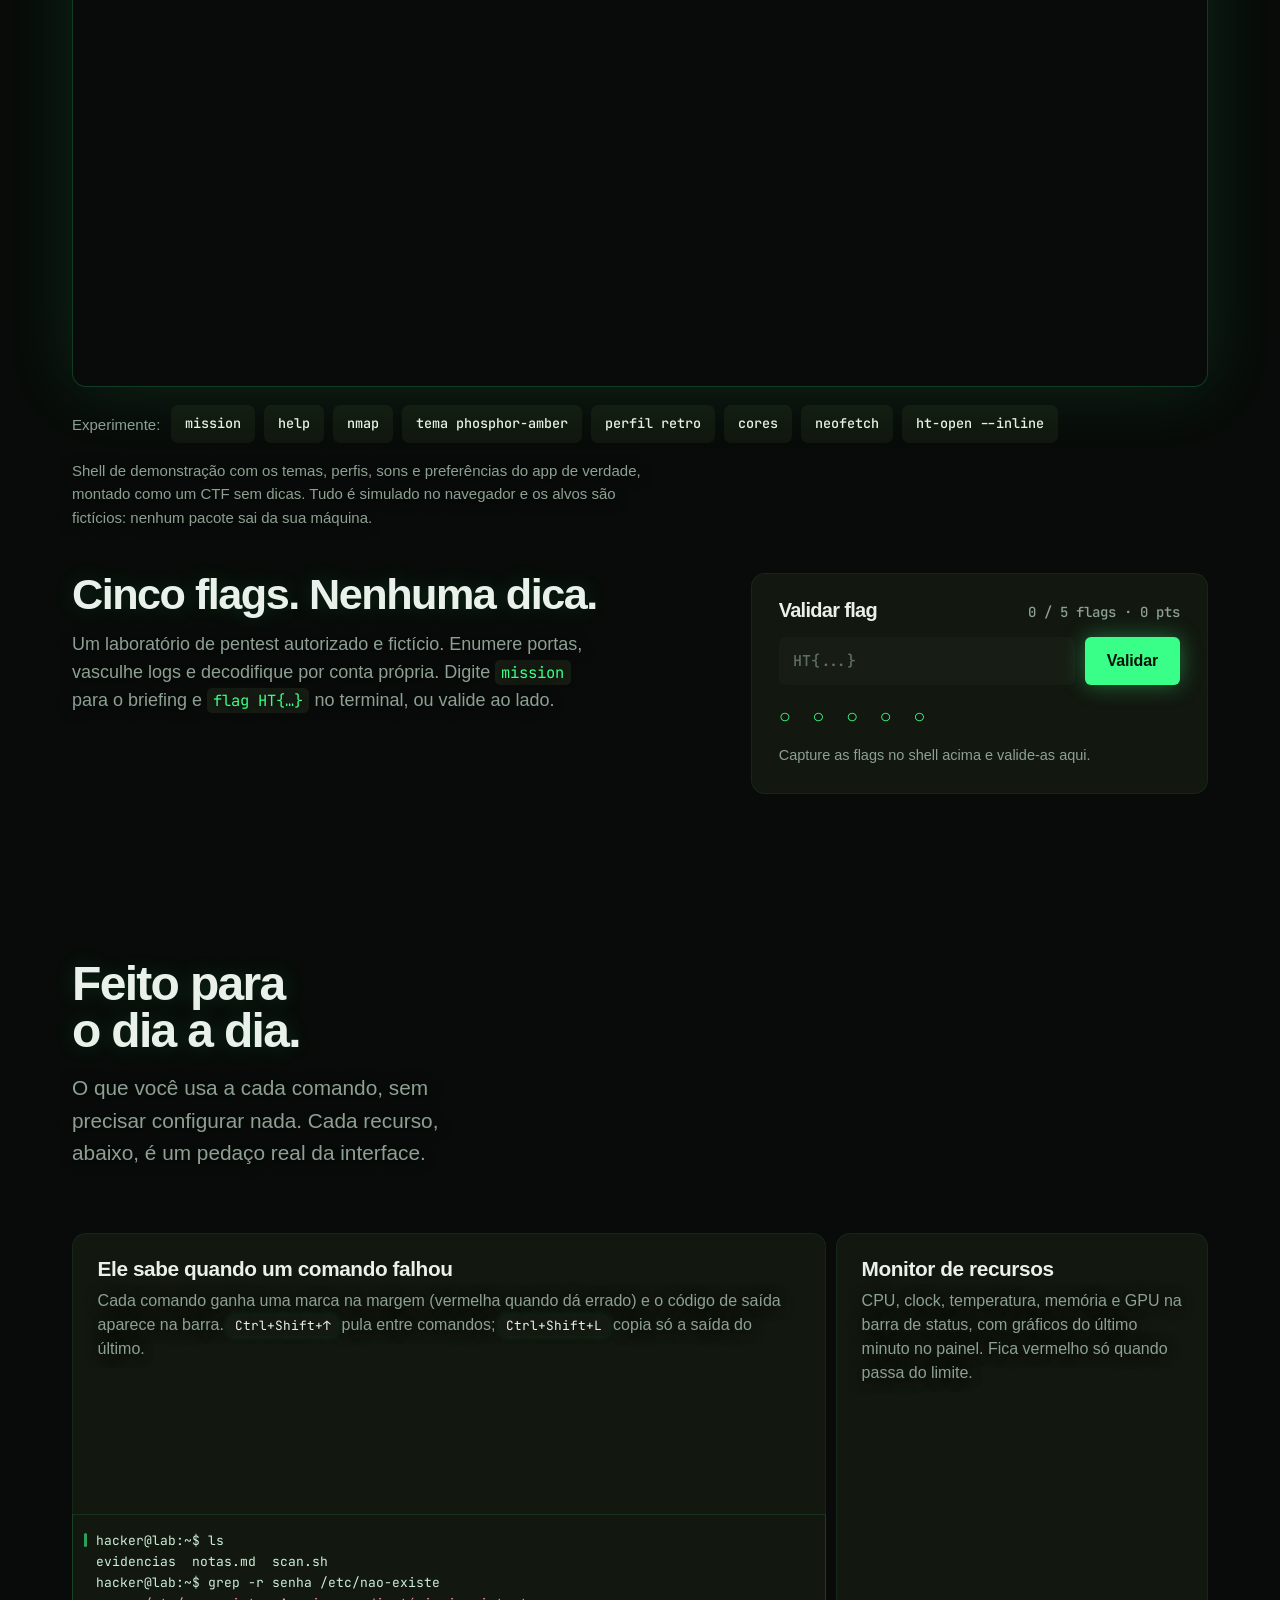
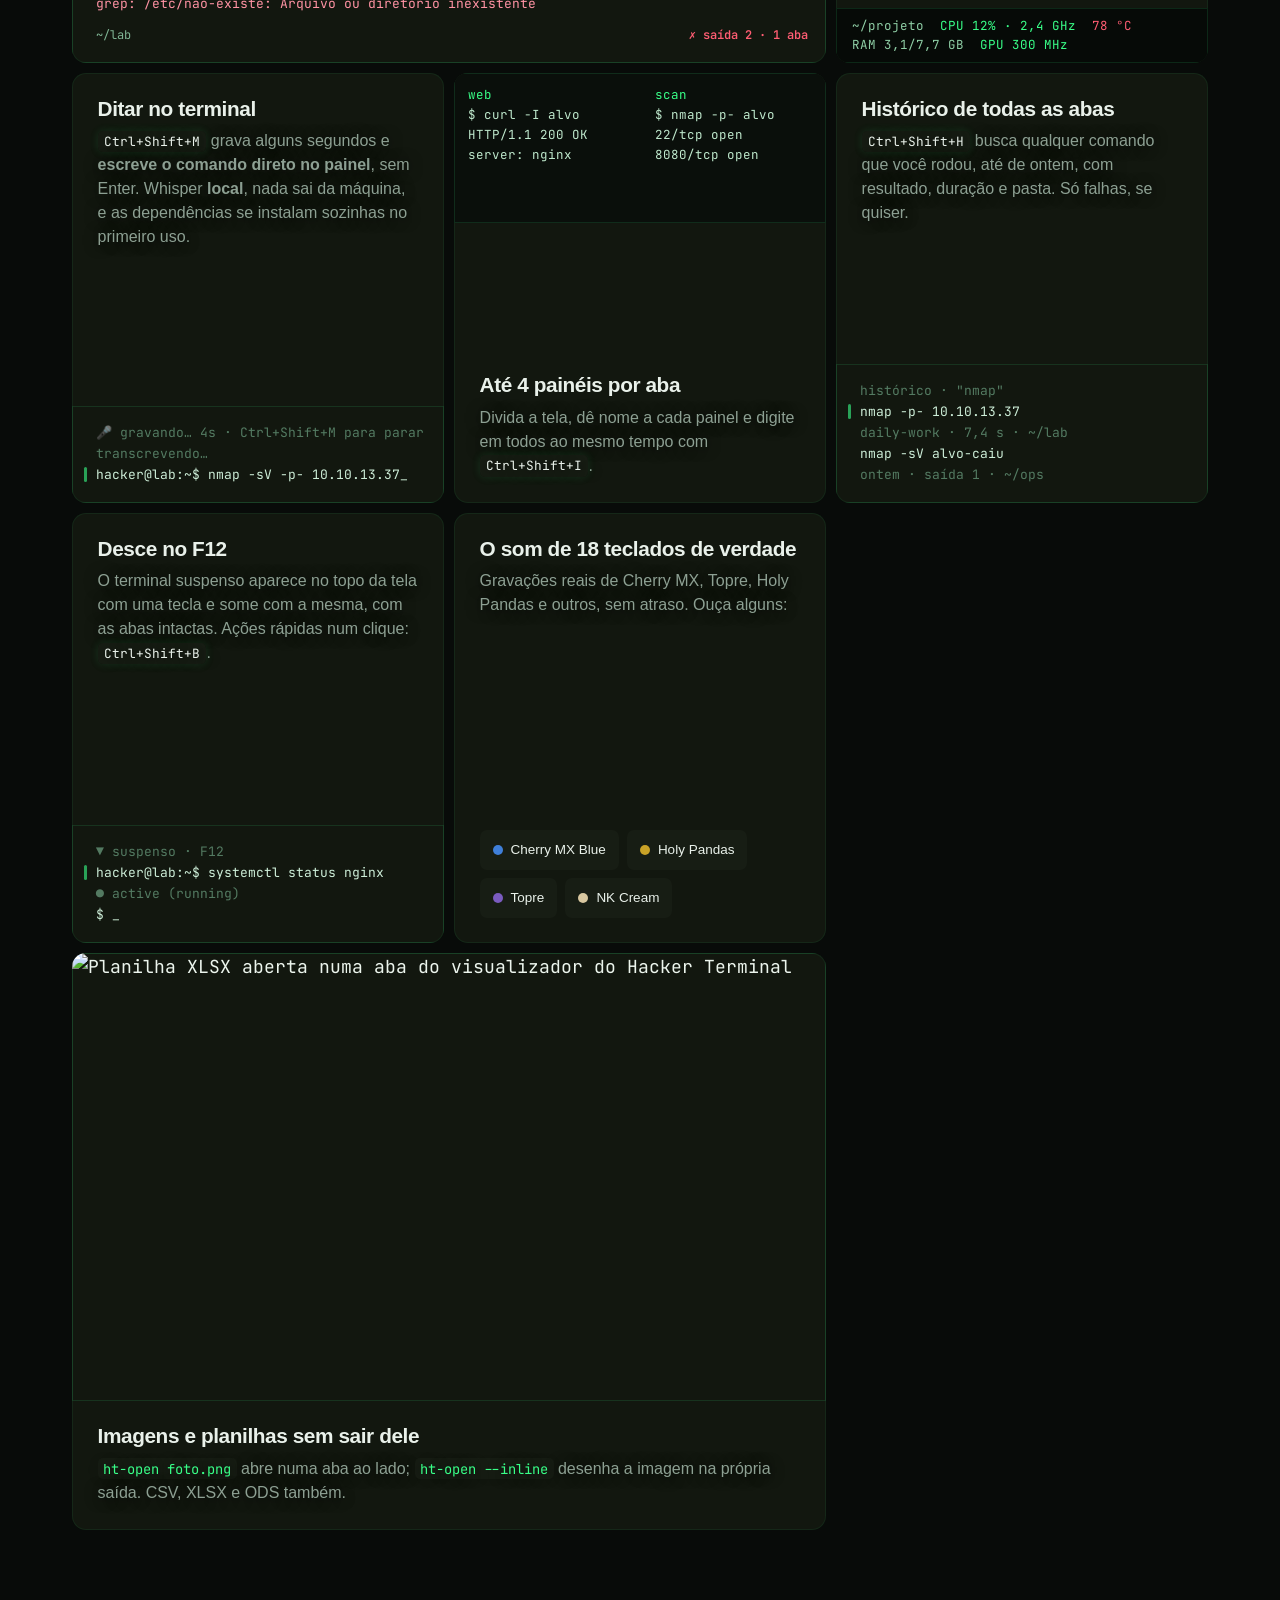
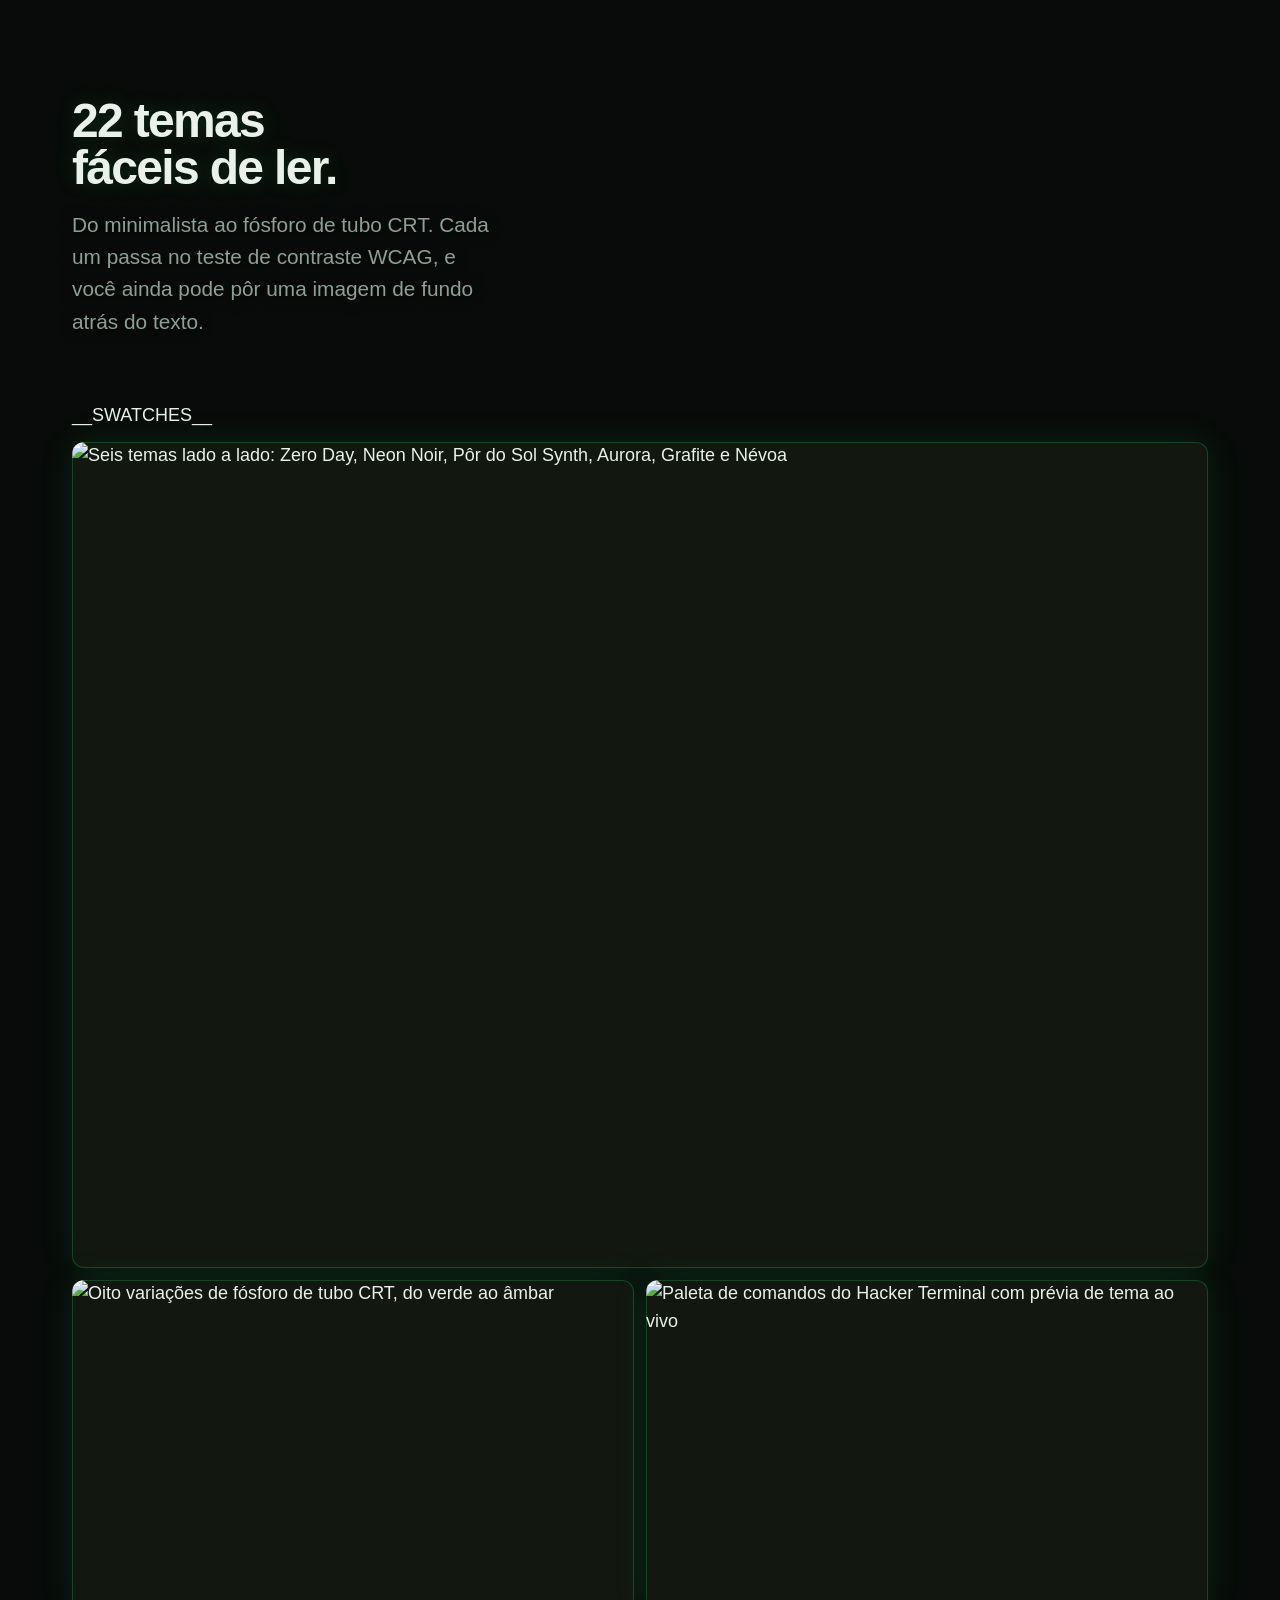
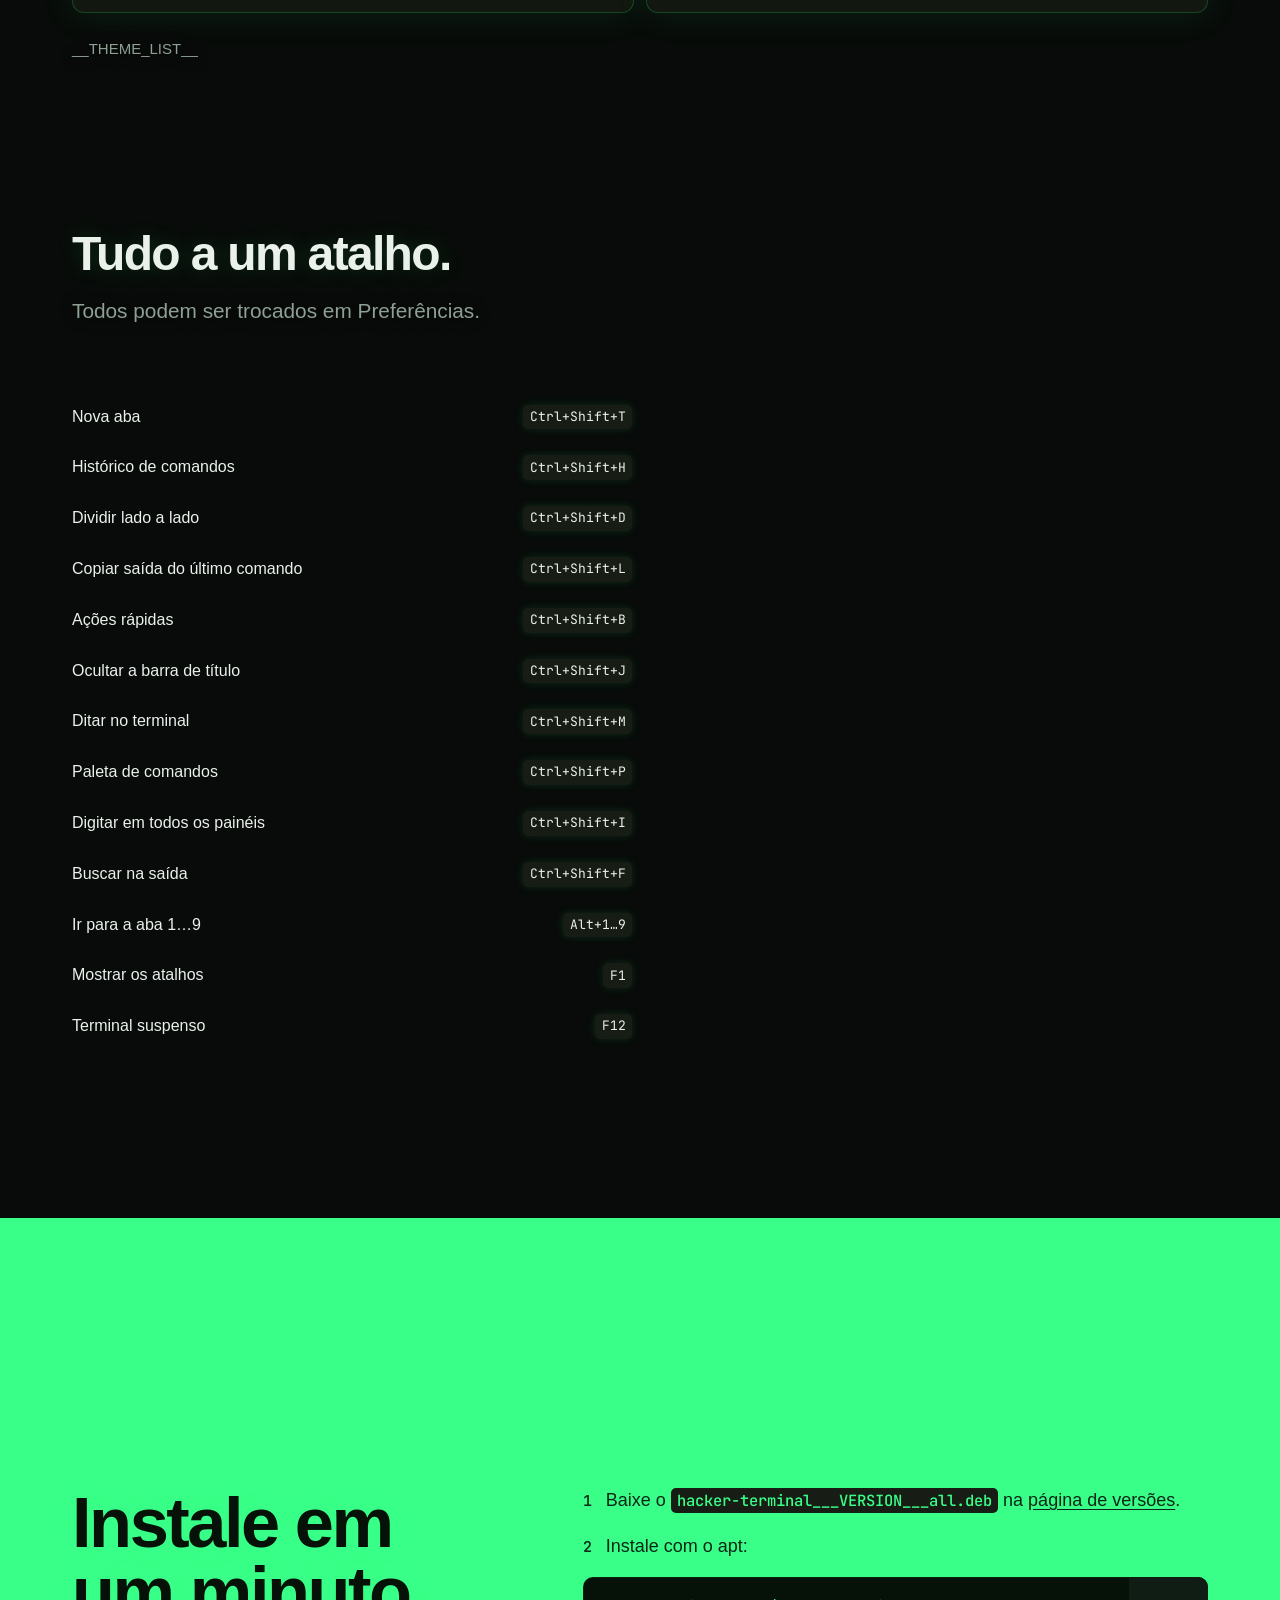
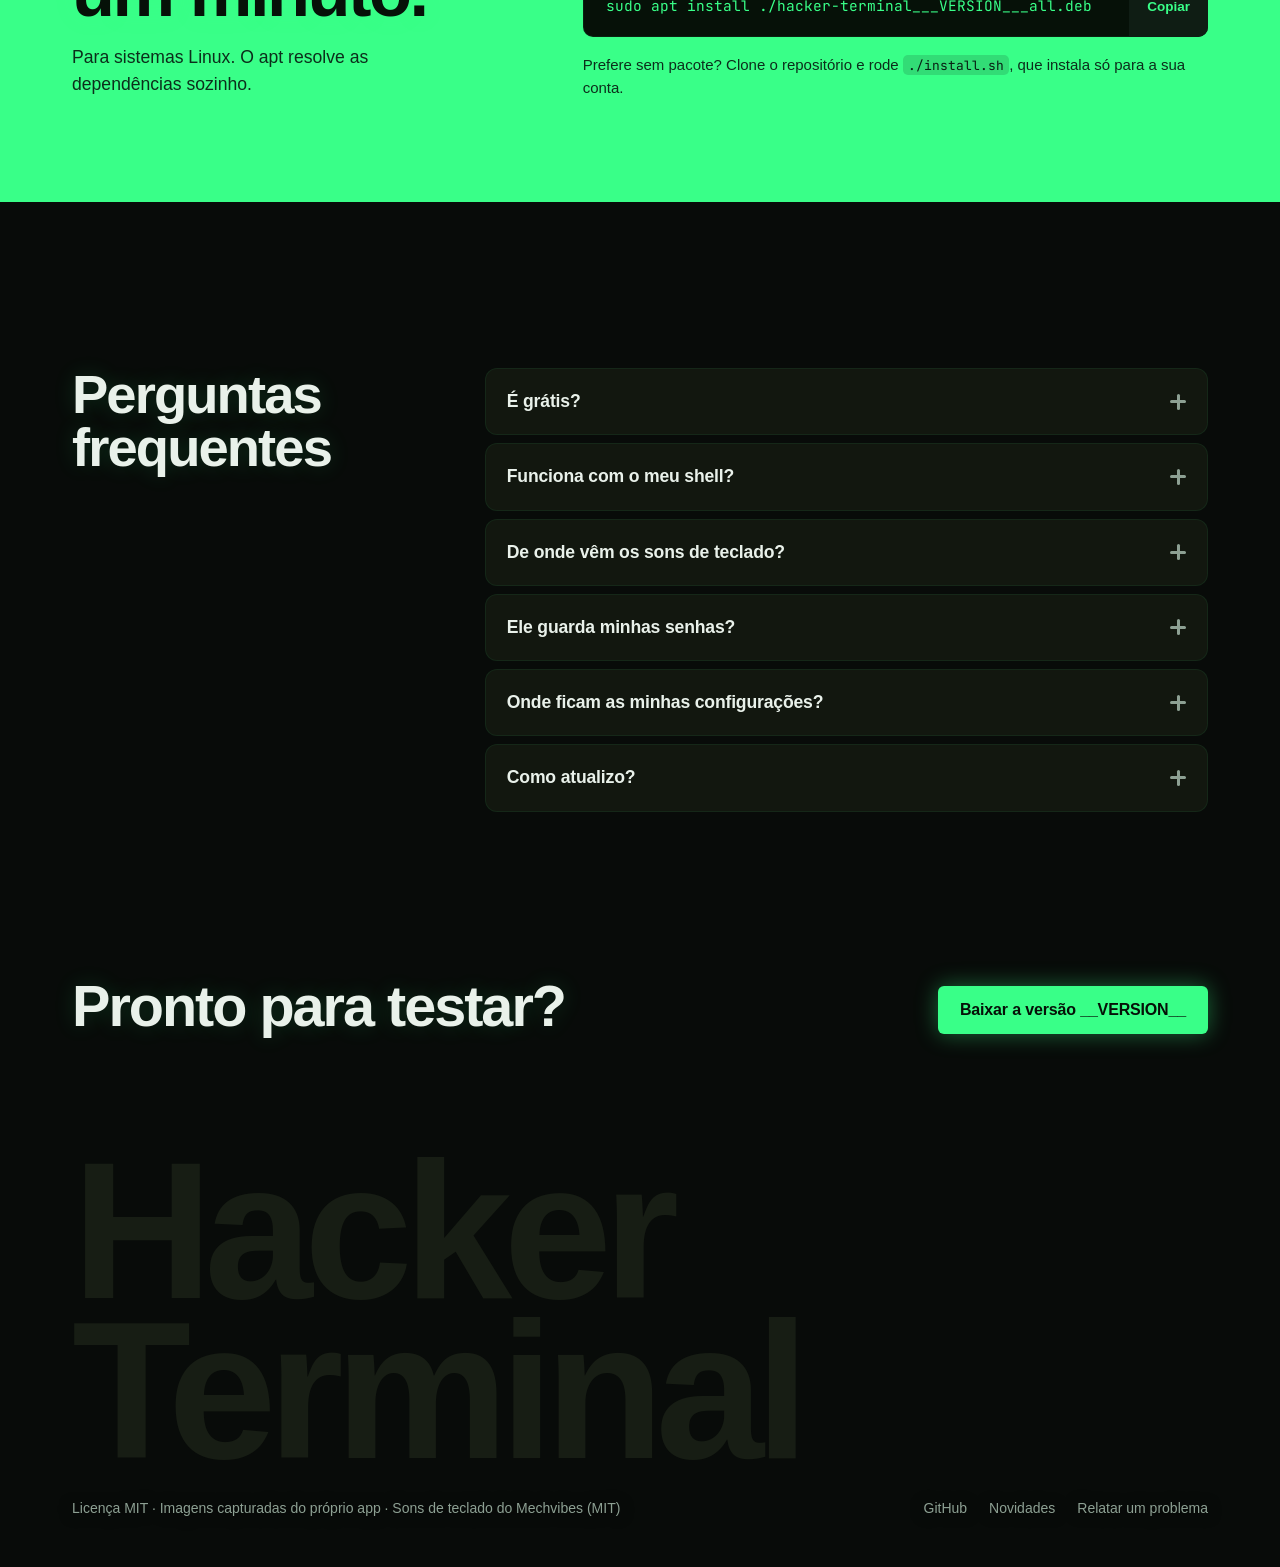
==== commit 096017f6: "Usability: terminal search shortcut, tab jumps, close others, shortcut sheet Wires Ctrl+Shift+F to s" ====
--- a/packaging/site/index.template.html
+++ b/packaging/site/index.template.html
@@ -544,6 +544,9 @@
         <div class="row"><span>Ditar no terminal</span><kbd>Ctrl+Shift+M</kbd></div>
         <div class="row"><span>Paleta de comandos</span><kbd>Ctrl+Shift+P</kbd></div>
         <div class="row"><span>Digitar em todos os painéis</span><kbd>Ctrl+Shift+I</kbd></div>
+        <div class="row"><span>Buscar na saída</span><kbd>Ctrl+Shift+F</kbd></div>
+        <div class="row"><span>Ir para a aba 1…9</span><kbd>Alt+1…9</kbd></div>
+        <div class="row"><span>Mostrar os atalhos</span><kbd>F1</kbd></div>
         <div class="row"><span>Terminal suspenso</span><kbd>F12</kbd></div>
       </div>
     </div>
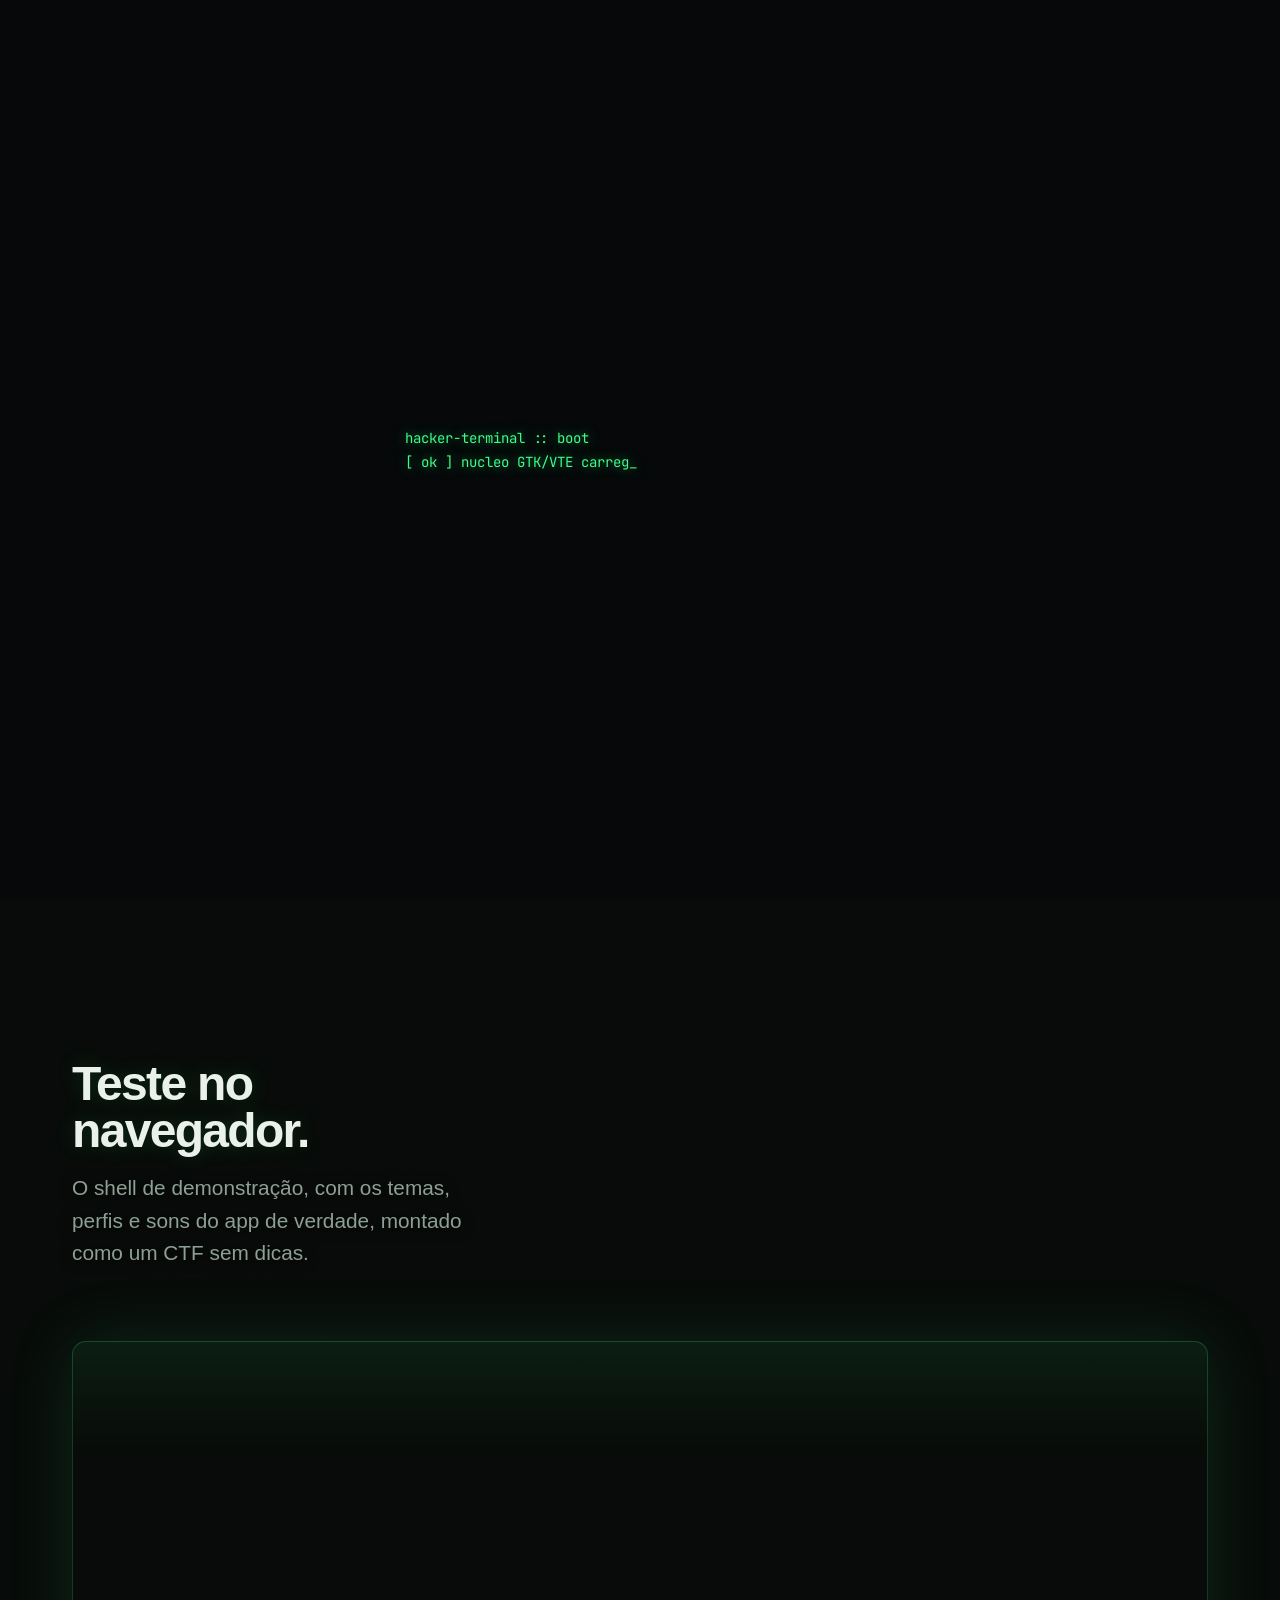
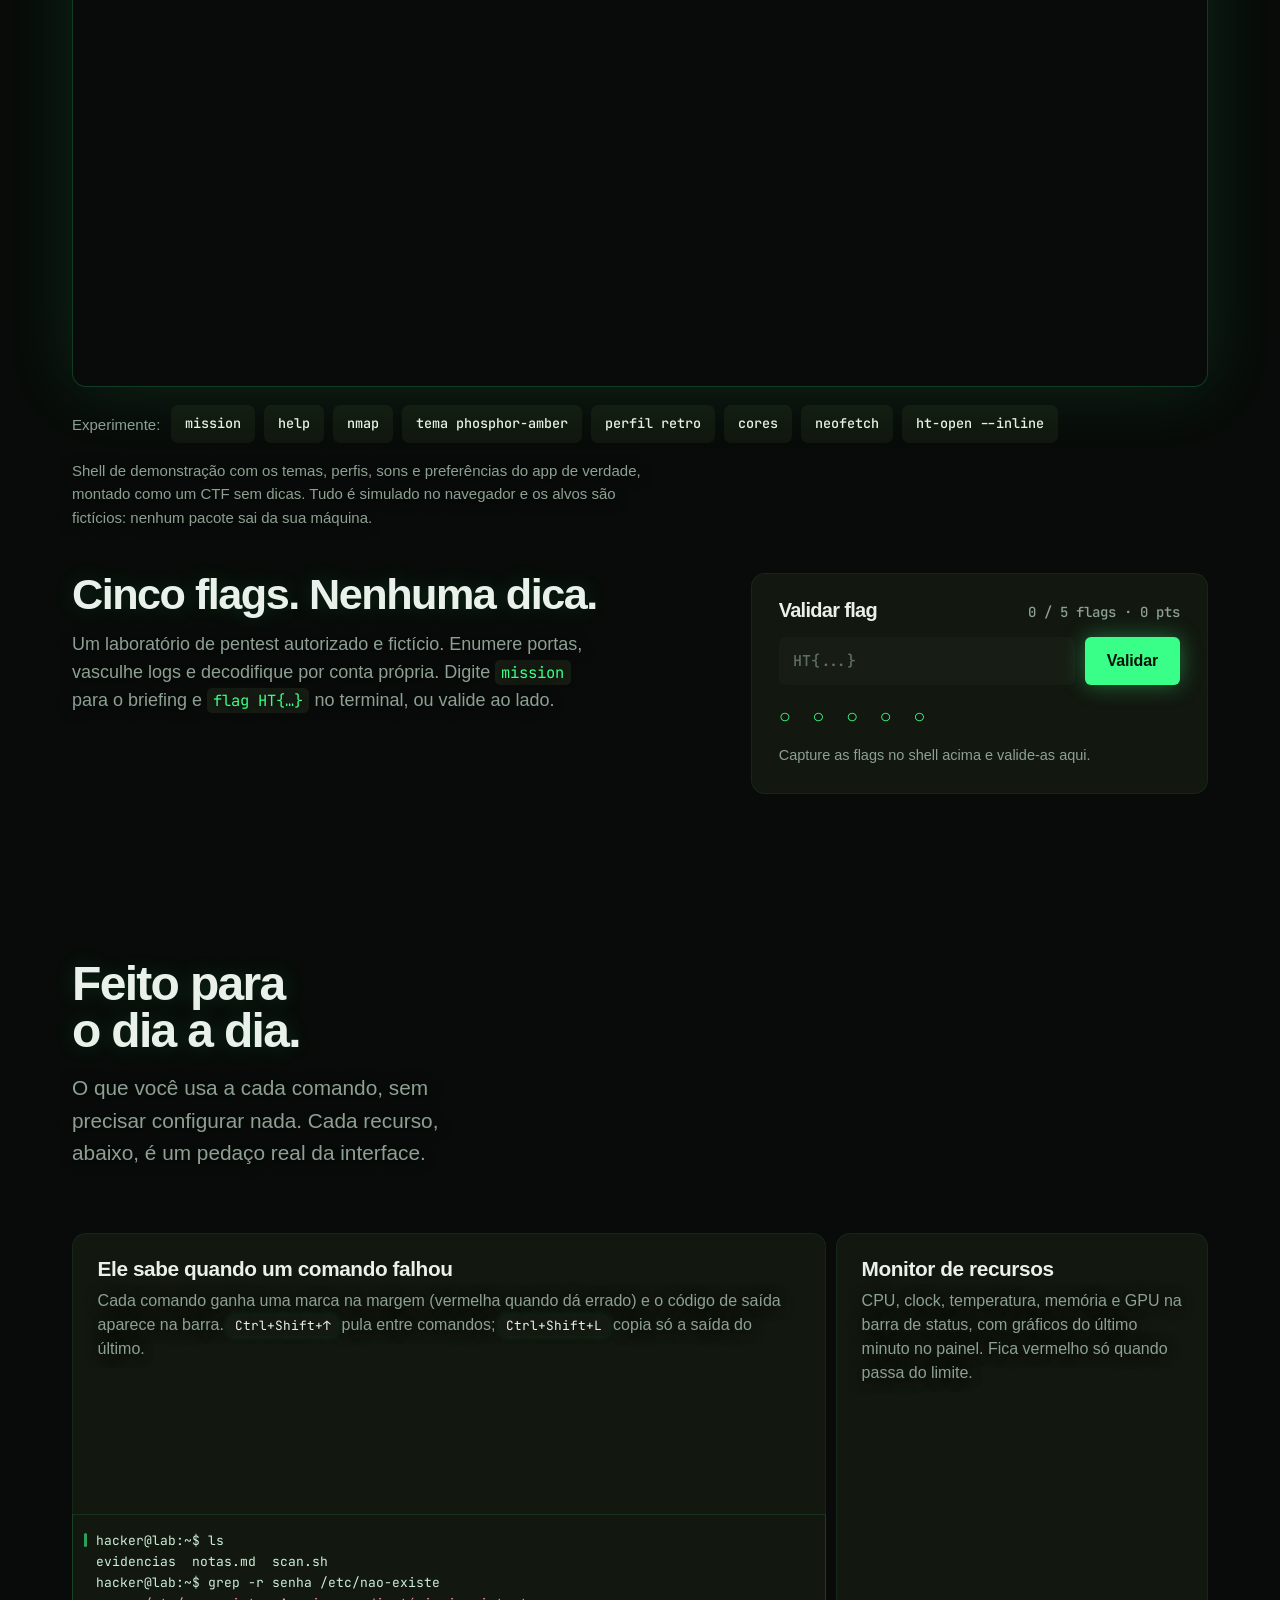
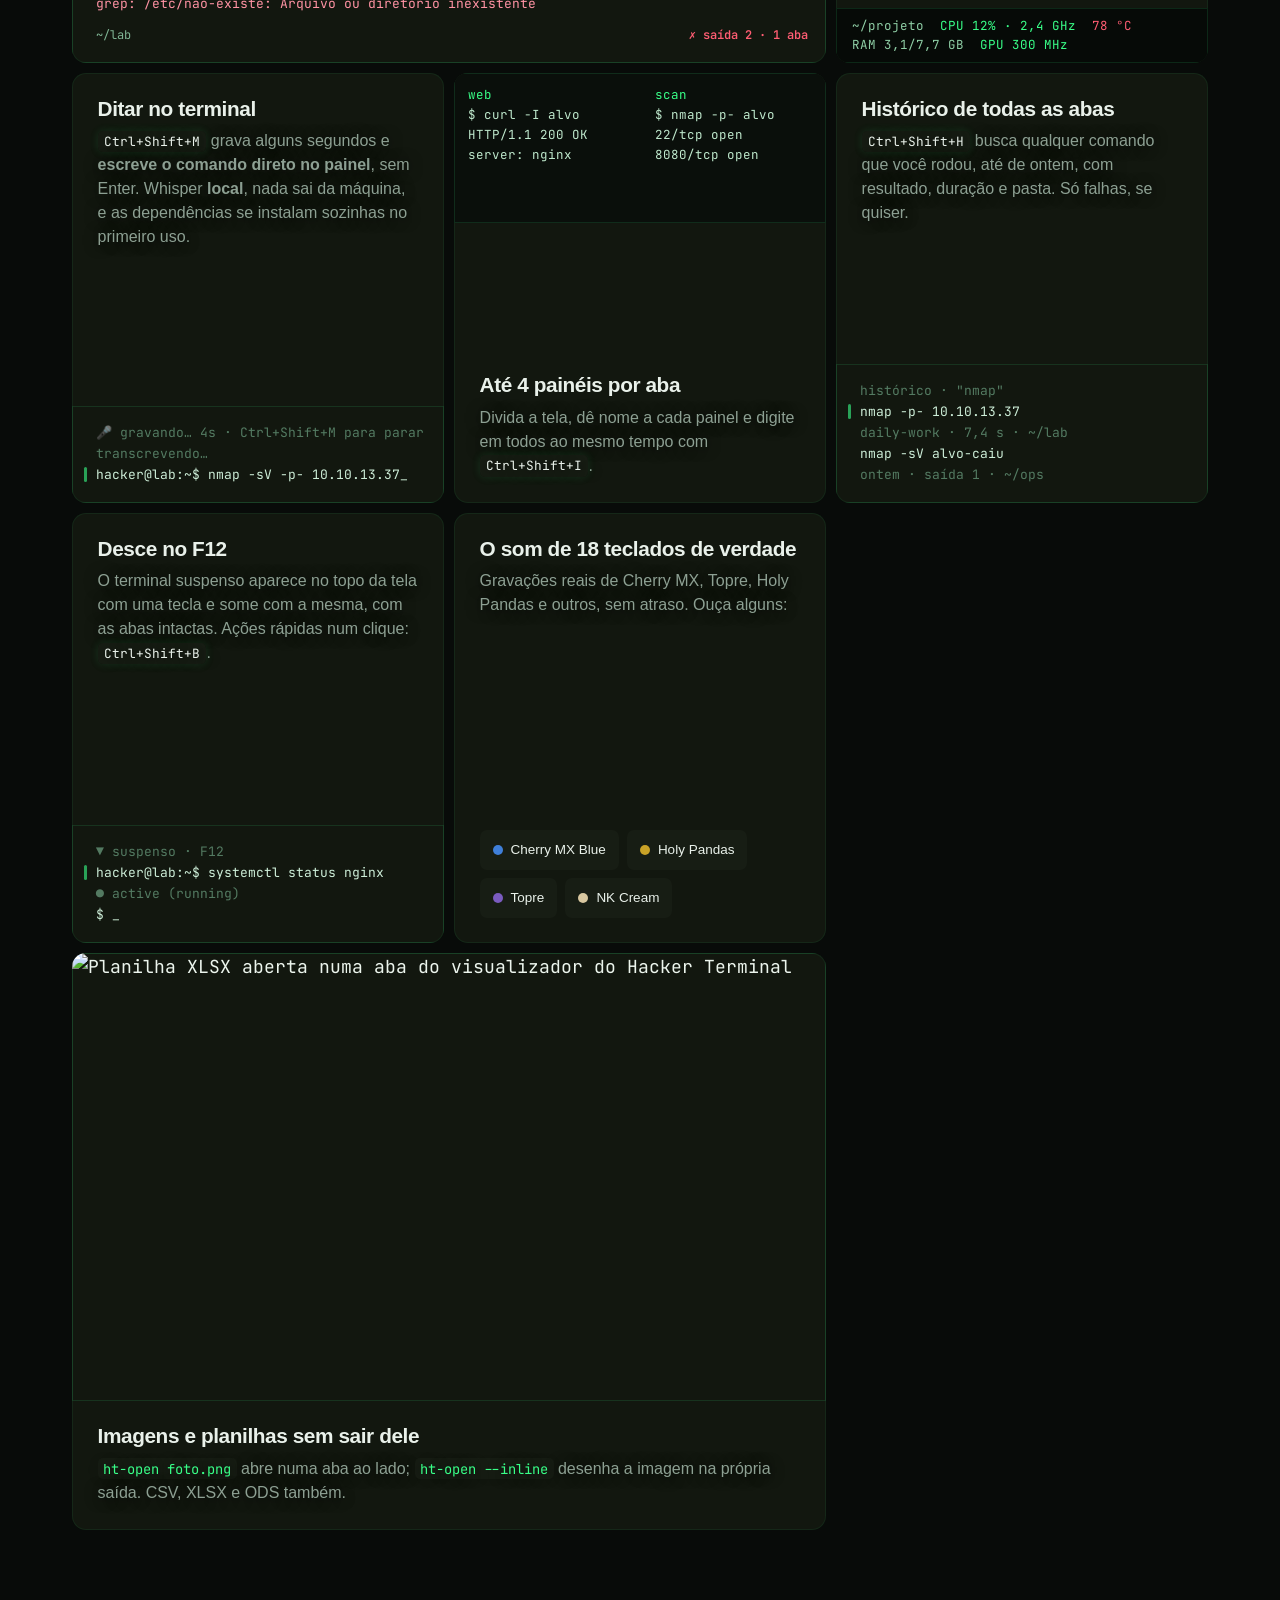
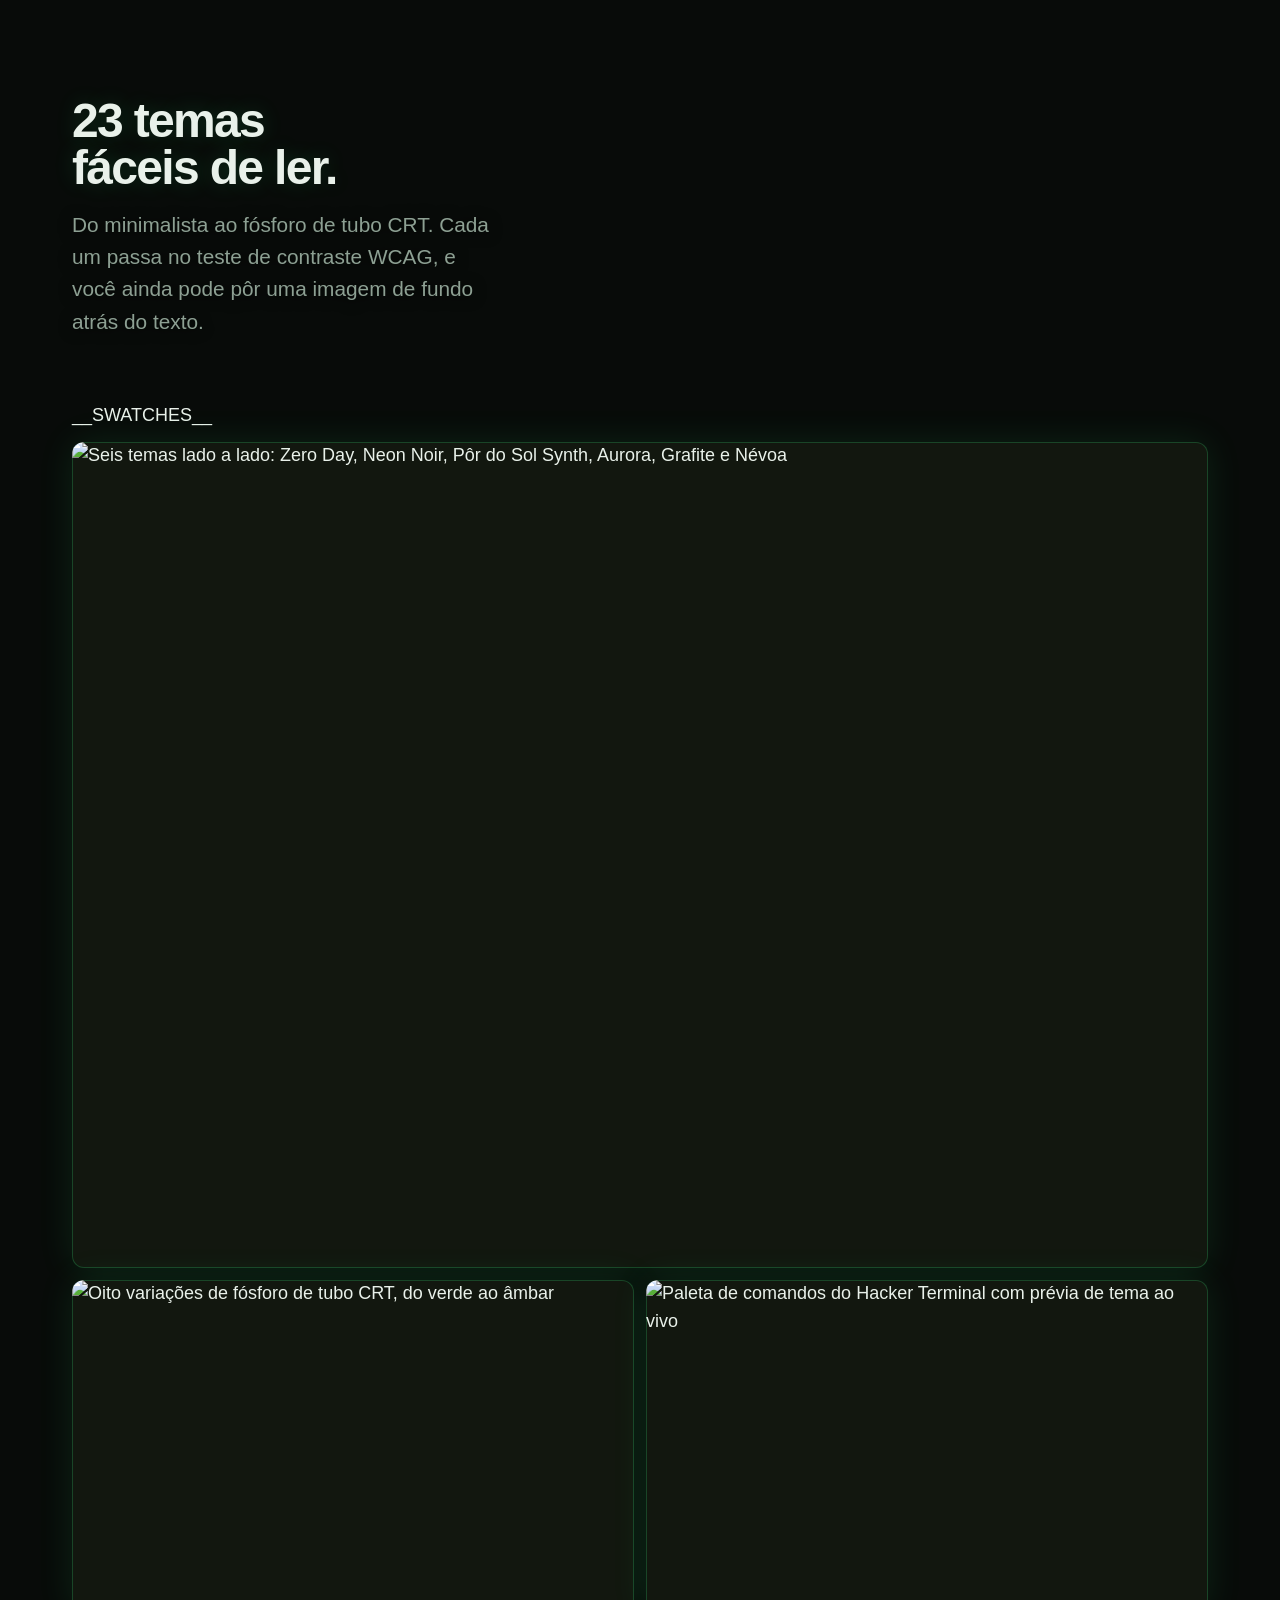
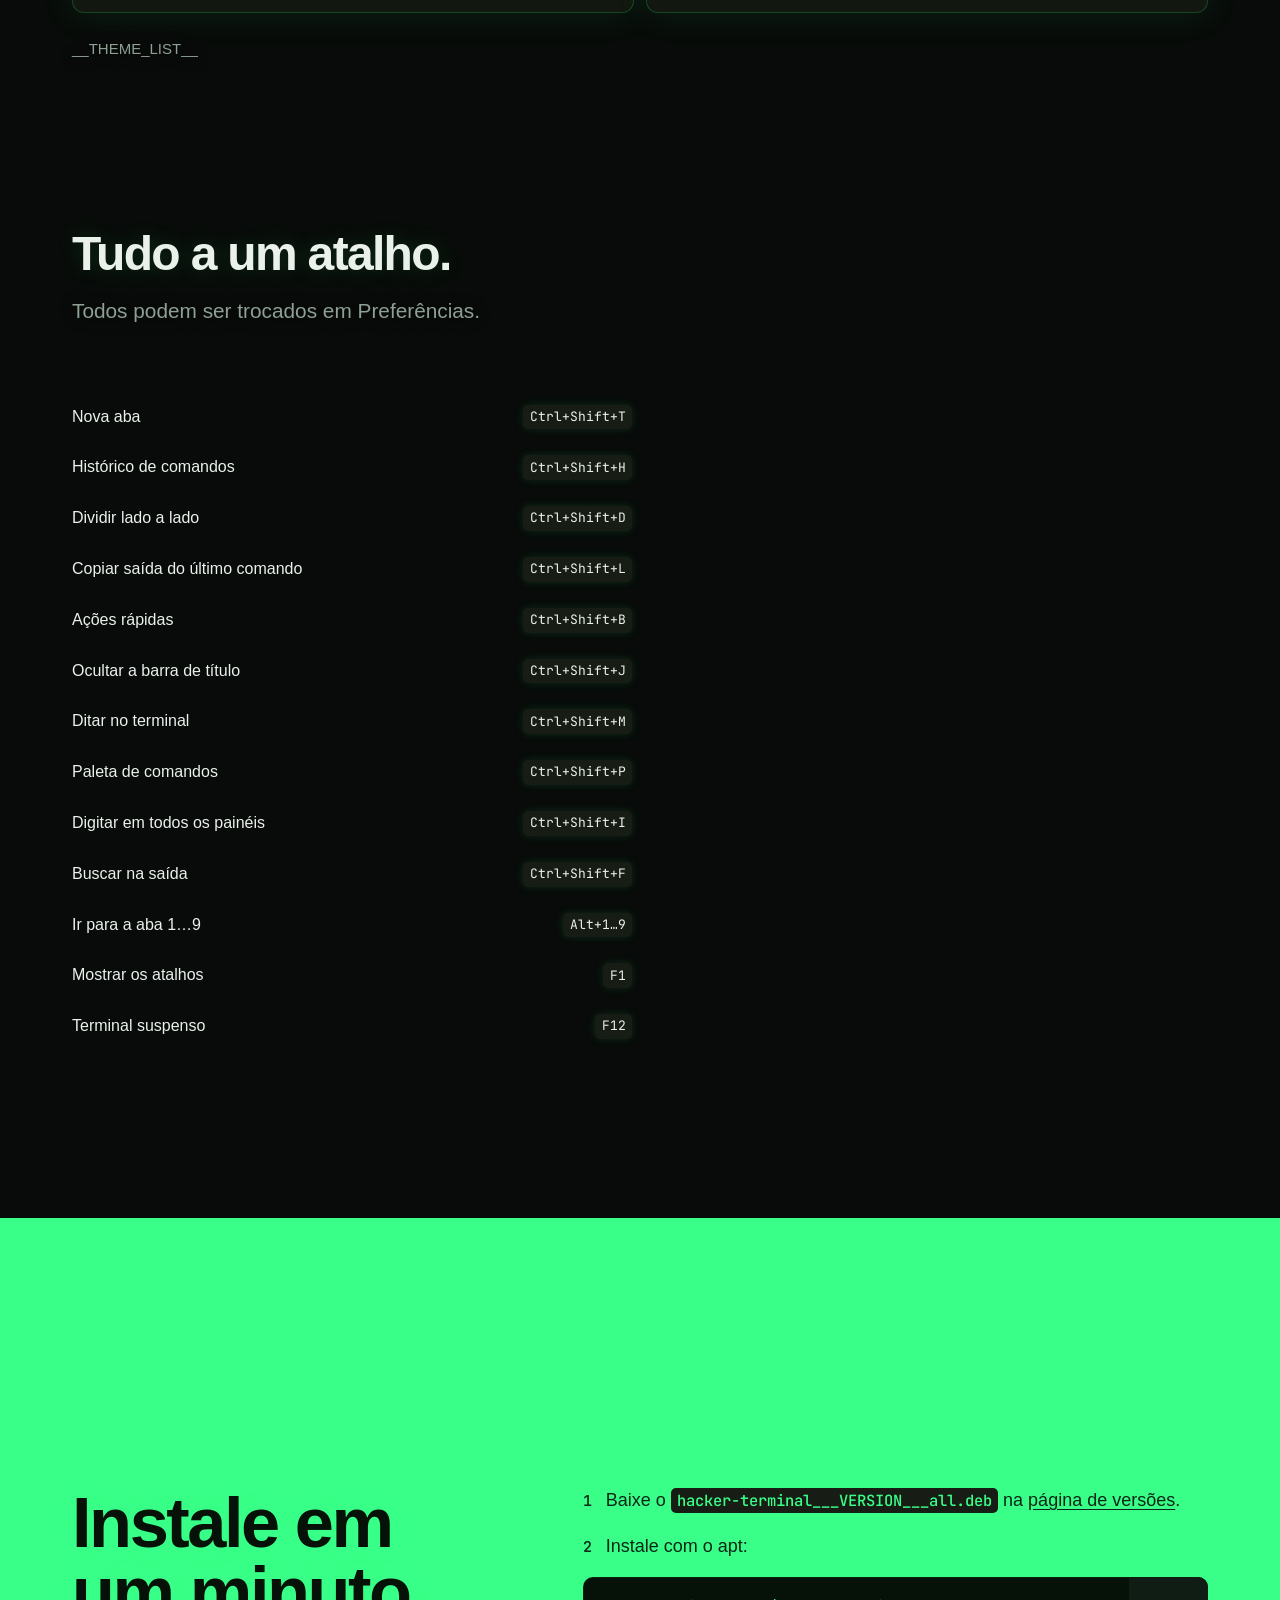
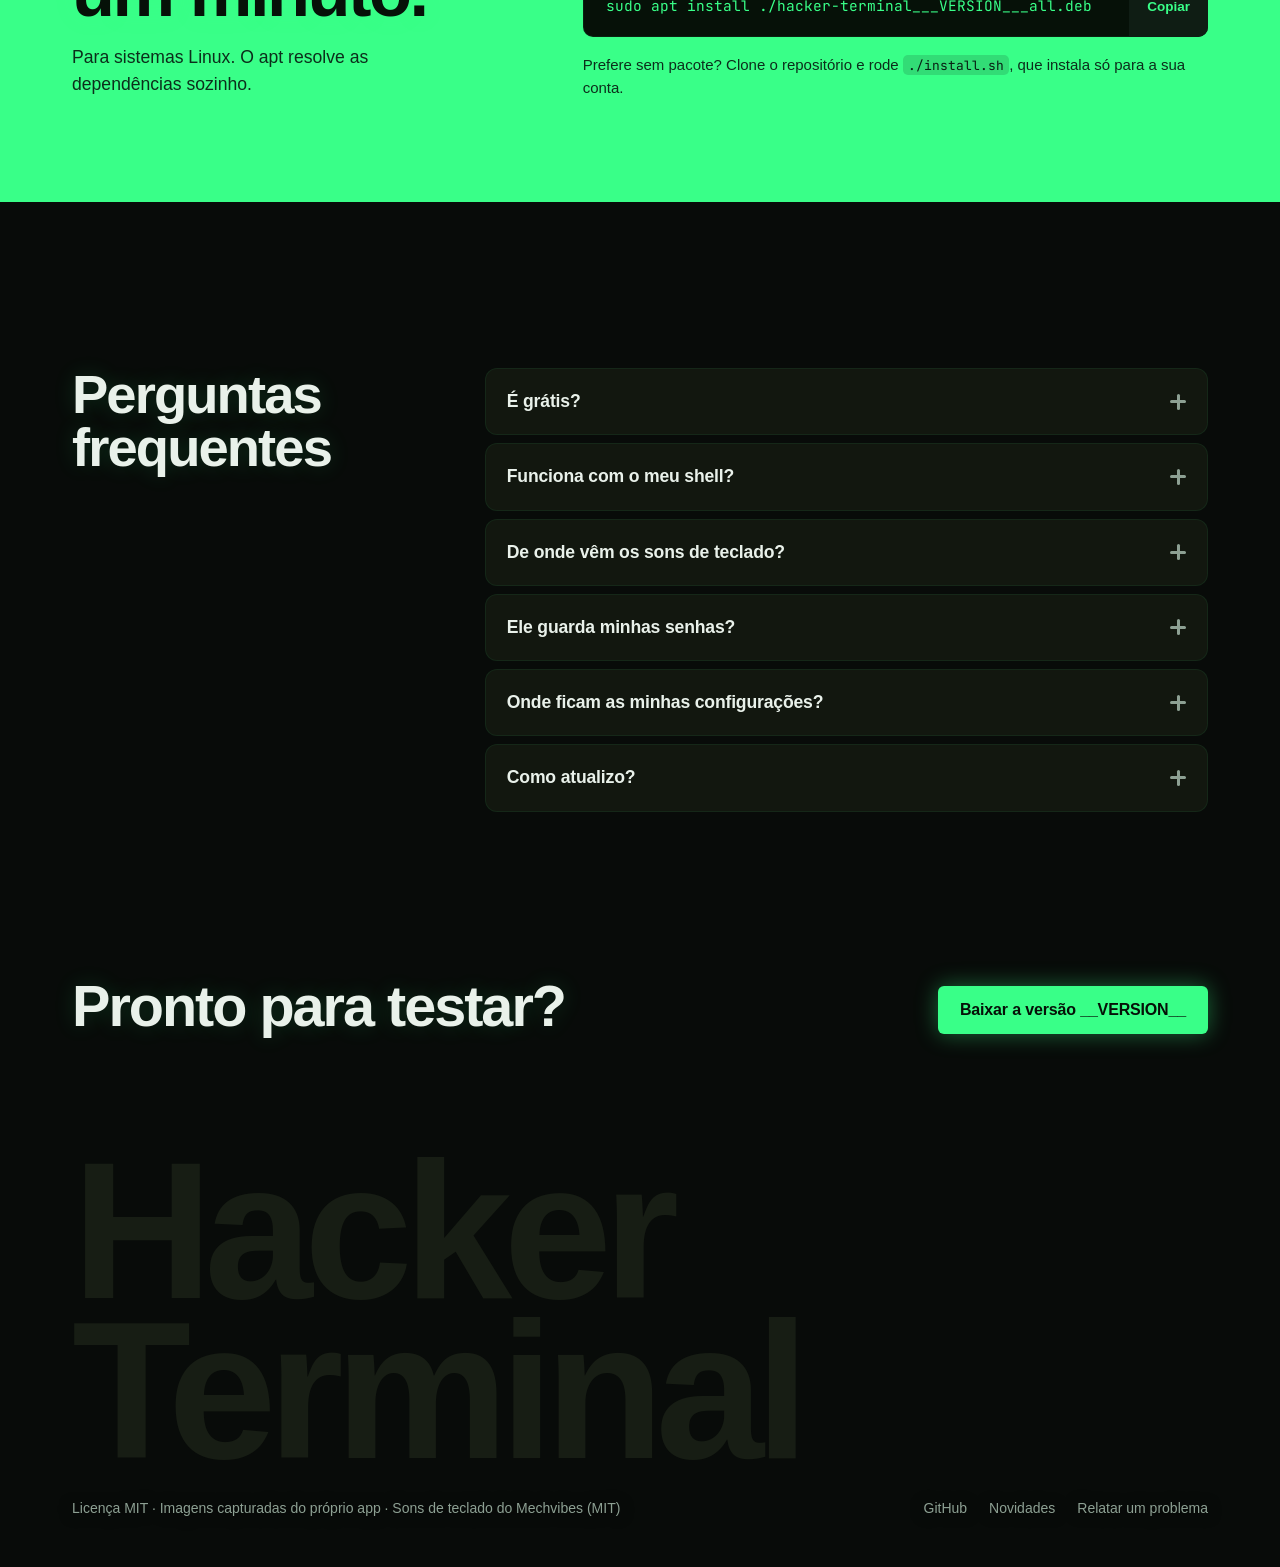
==== commit 090e2215: "Fix CI: expect 23 built-in themes after Vidro (macOS) The smoke suite hard-codes the built-in theme " ====
--- a/packaging/site/index.template.html
+++ b/packaging/site/index.template.html
@@ -4,9 +4,9 @@
 <meta charset="utf-8">
 <meta name="viewport" content="width=device-width, initial-scale=1, viewport-fit=cover">
 <title>Hacker Terminal</title>
-<meta name="description" content="Terminal nativo para Linux que abre em menos de um segundo: 22 temas CRT e neon, som de 18 teclados mecânicos reais, monitor de recursos e um laboratório CTF para testar no navegador. Grátis e de código aberto.">
+<meta name="description" content="Terminal nativo para Linux que abre em menos de um segundo: 23 temas CRT e neon, som de 18 teclados mecânicos reais, monitor de recursos e um laboratório CTF para testar no navegador. Grátis e de código aberto.">
 <meta property="og:title" content="Hacker Terminal">
-<meta property="og:description" content="Terminal nativo para Linux: 22 temas, som de teclado mecânico, monitor de recursos e um CTF para experimentar no navegador.">
+<meta property="og:description" content="Terminal nativo para Linux: 23 temas, som de teclado mecânico, monitor de recursos e um CTF para experimentar no navegador.">
 <meta property="og:image" content="https://hiagolim11.github.io/hacker-terminal/screenshots/hero.png">
 <meta name="theme-color" content="#0a0d0b">
 <link rel="icon" href="data:image/svg+xml,%3Csvg xmlns='http://www.w3.org/2000/svg' viewBox='0 0 32 32'%3E%3Crect width='32' height='32' rx='7' fill='%2339ff88'/%3E%3Cpath d='M9 11l6 5-6 5' fill='none' stroke='%23071109' stroke-width='3'/%3E%3Cpath d='M17 22h7' stroke='%23071109' stroke-width='3'/%3E%3C/svg%3E">
@@ -354,7 +354,7 @@
   <section class="hero" aria-labelledby="hero-title">
     <div class="container">
       <h1 id="hero-title"><span class="ln"><span>Um terminal com</span></span><span class="ln"><span>cara própria.</span></span></h1>
-      <p class="lead hero-lead reveal">Nativo para Linux, abre em menos de um segundo. 22 temas CRT e neon, som de 18 teclados mecânicos reais e um monitor de recursos. Sem Electron, sem navegador, sem telemetria: teste agora mesmo, aqui embaixo.</p>
+      <p class="lead hero-lead reveal">Nativo para Linux, abre em menos de um segundo. 23 temas CRT e neon, som de 18 teclados mecânicos reais e um monitor de recursos. Sem Electron, sem navegador, sem telemetria: teste agora mesmo, aqui embaixo.</p>
       <div class="hero-actions reveal">
         <a class="btn" href="https://github.com/Hiagolim11/hacker-terminal/releases/latest">Baixar a versão __VERSION__</a>
         <a class="btn secondary" href="https://github.com/Hiagolim11/hacker-terminal">Ver o código</a>
@@ -513,7 +513,7 @@
   <section id="temas" aria-labelledby="temas-title">
     <div class="container">
       <div class="head reveal">
-        <h2 id="temas-title">22 temas fáceis de ler.</h2>
+        <h2 id="temas-title">23 temas fáceis de ler.</h2>
         <p>Do minimalista ao fósforo de tubo CRT. Cada um passa no teste de contraste WCAG, e você ainda pode pôr uma imagem de fundo atrás do texto.</p>
       </div>
       <div class="themes-grid">
@@ -660,7 +660,7 @@
     if (reduce || played) { el.remove(); return; }
     try { sessionStorage.setItem("ht-booted", "1"); } catch (e) {}
     const log = document.getElementById("boot-log");
-    const lines = ["hacker-terminal :: boot", "[ ok ] nucleo GTK/VTE carregado", "[ ok ] 22 temas  .  18 teclados reais", "[ ok ] monitor de recursos", "[ ok ] laboratorio CTF pronto", "> iniciando sessao..."];
+    const lines = ["hacker-terminal :: boot", "[ ok ] nucleo GTK/VTE carregado", "[ ok ] 23 temas  .  18 teclados reais", "[ ok ] monitor de recursos", "[ ok ] laboratorio CTF pronto", "> iniciando sessao..."];
     let li = 0, ci = 0, timer = 0;
     const finish = () => { el.classList.add("done"); setTimeout(() => el.remove(), 650); removeEventListener("keydown", skip); removeEventListener("pointerdown", skip); };
     const step = () => {
